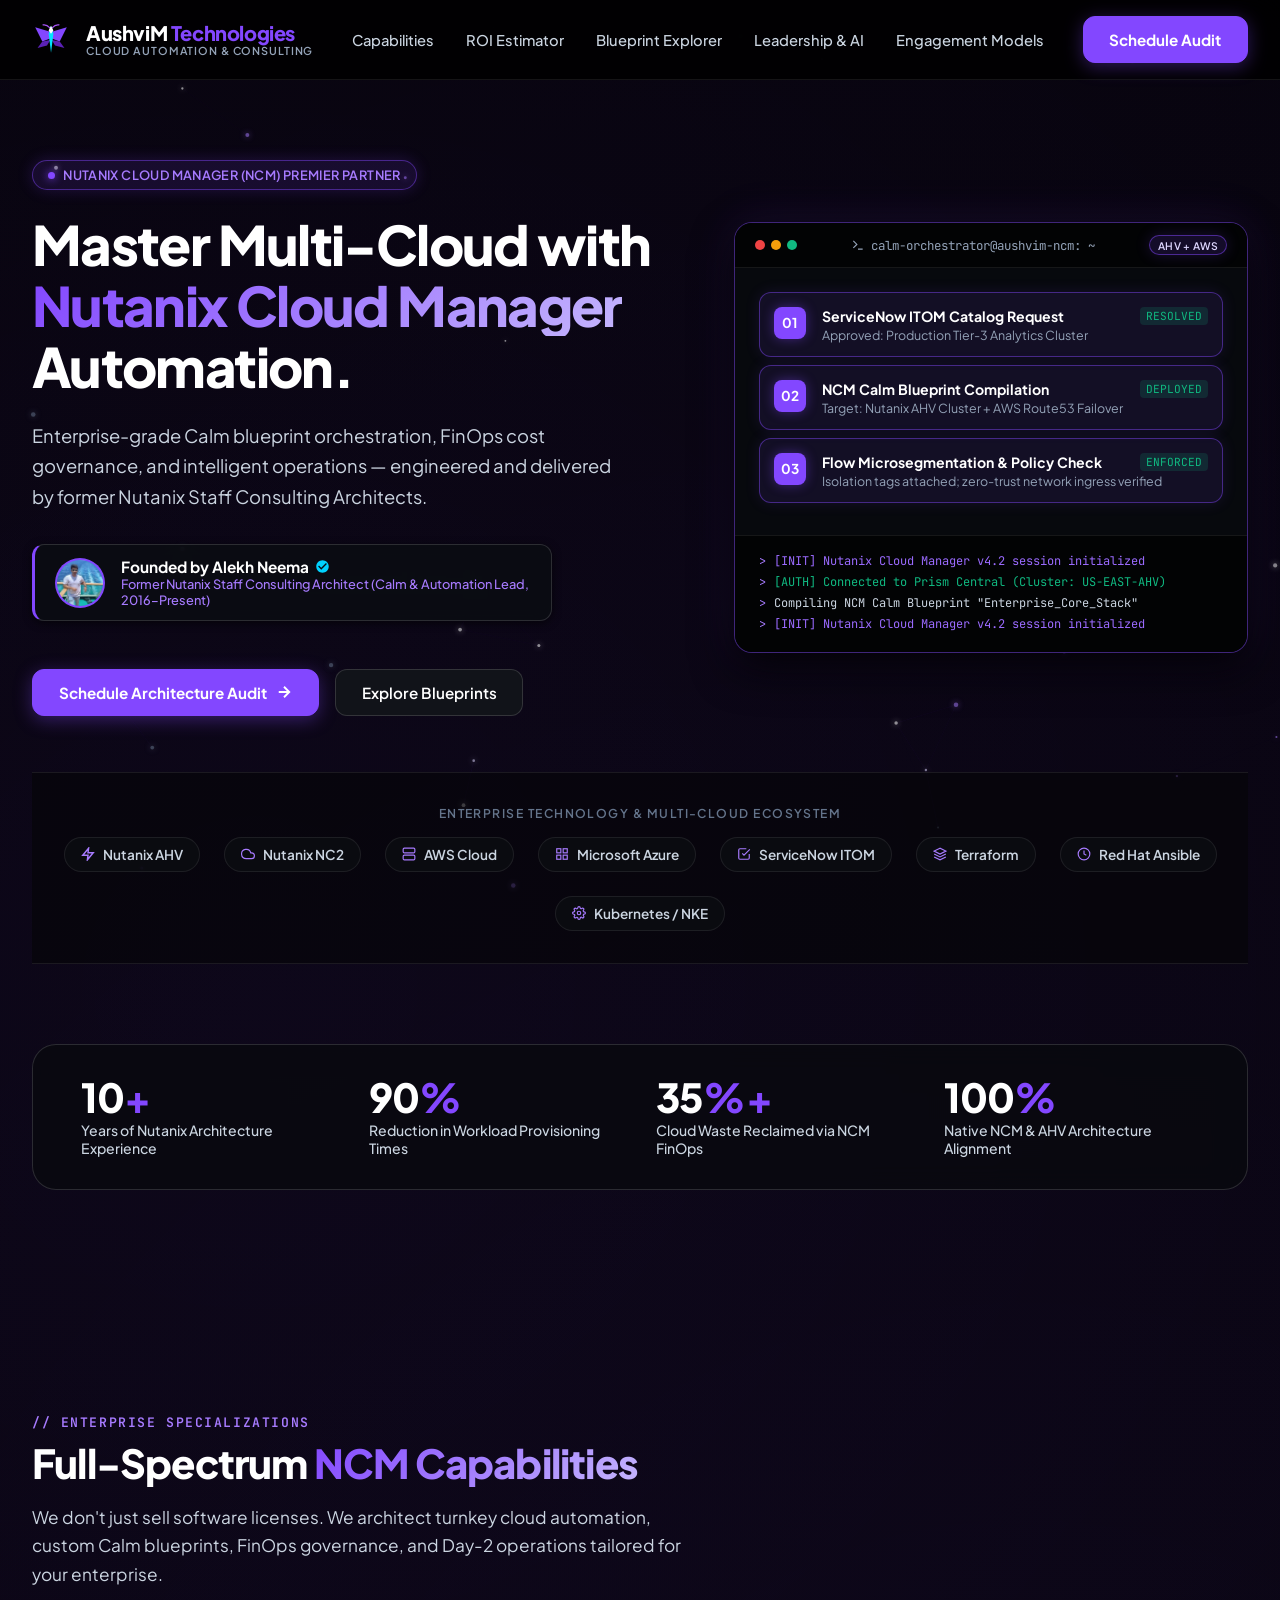
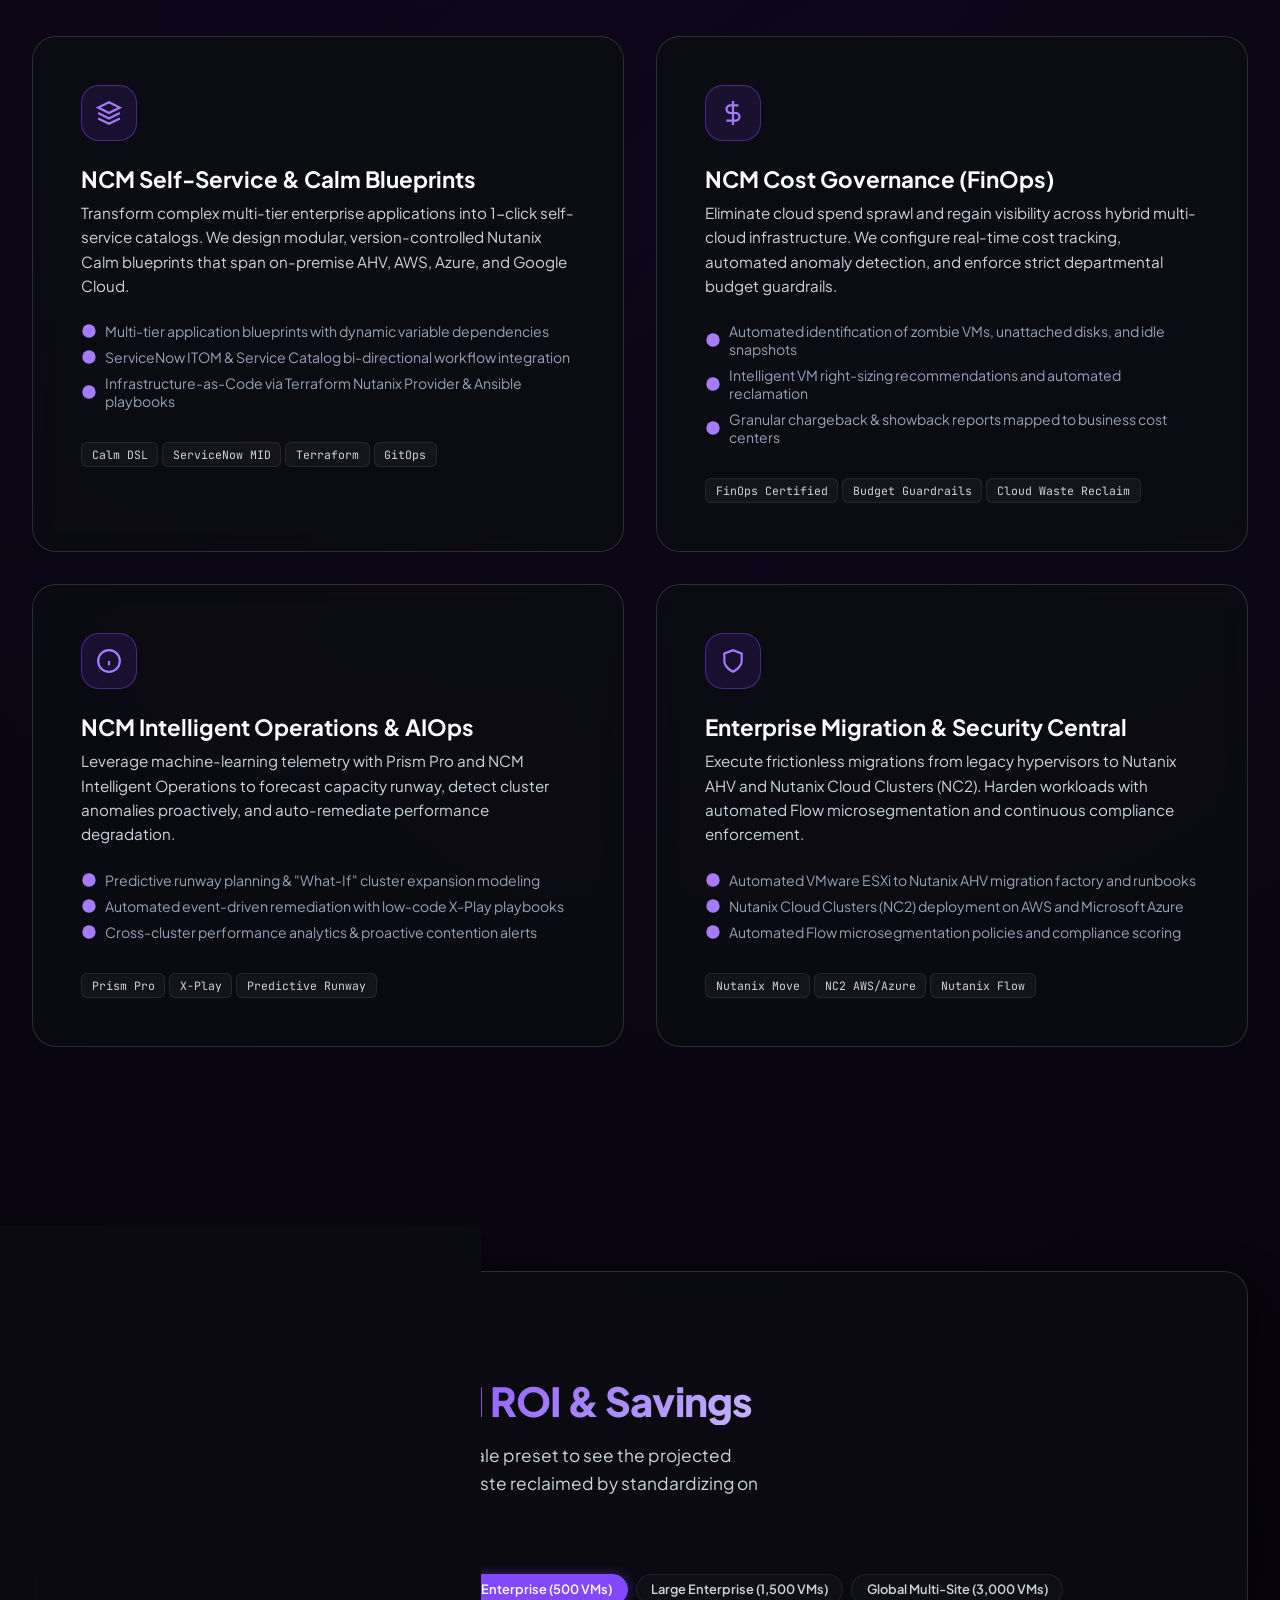
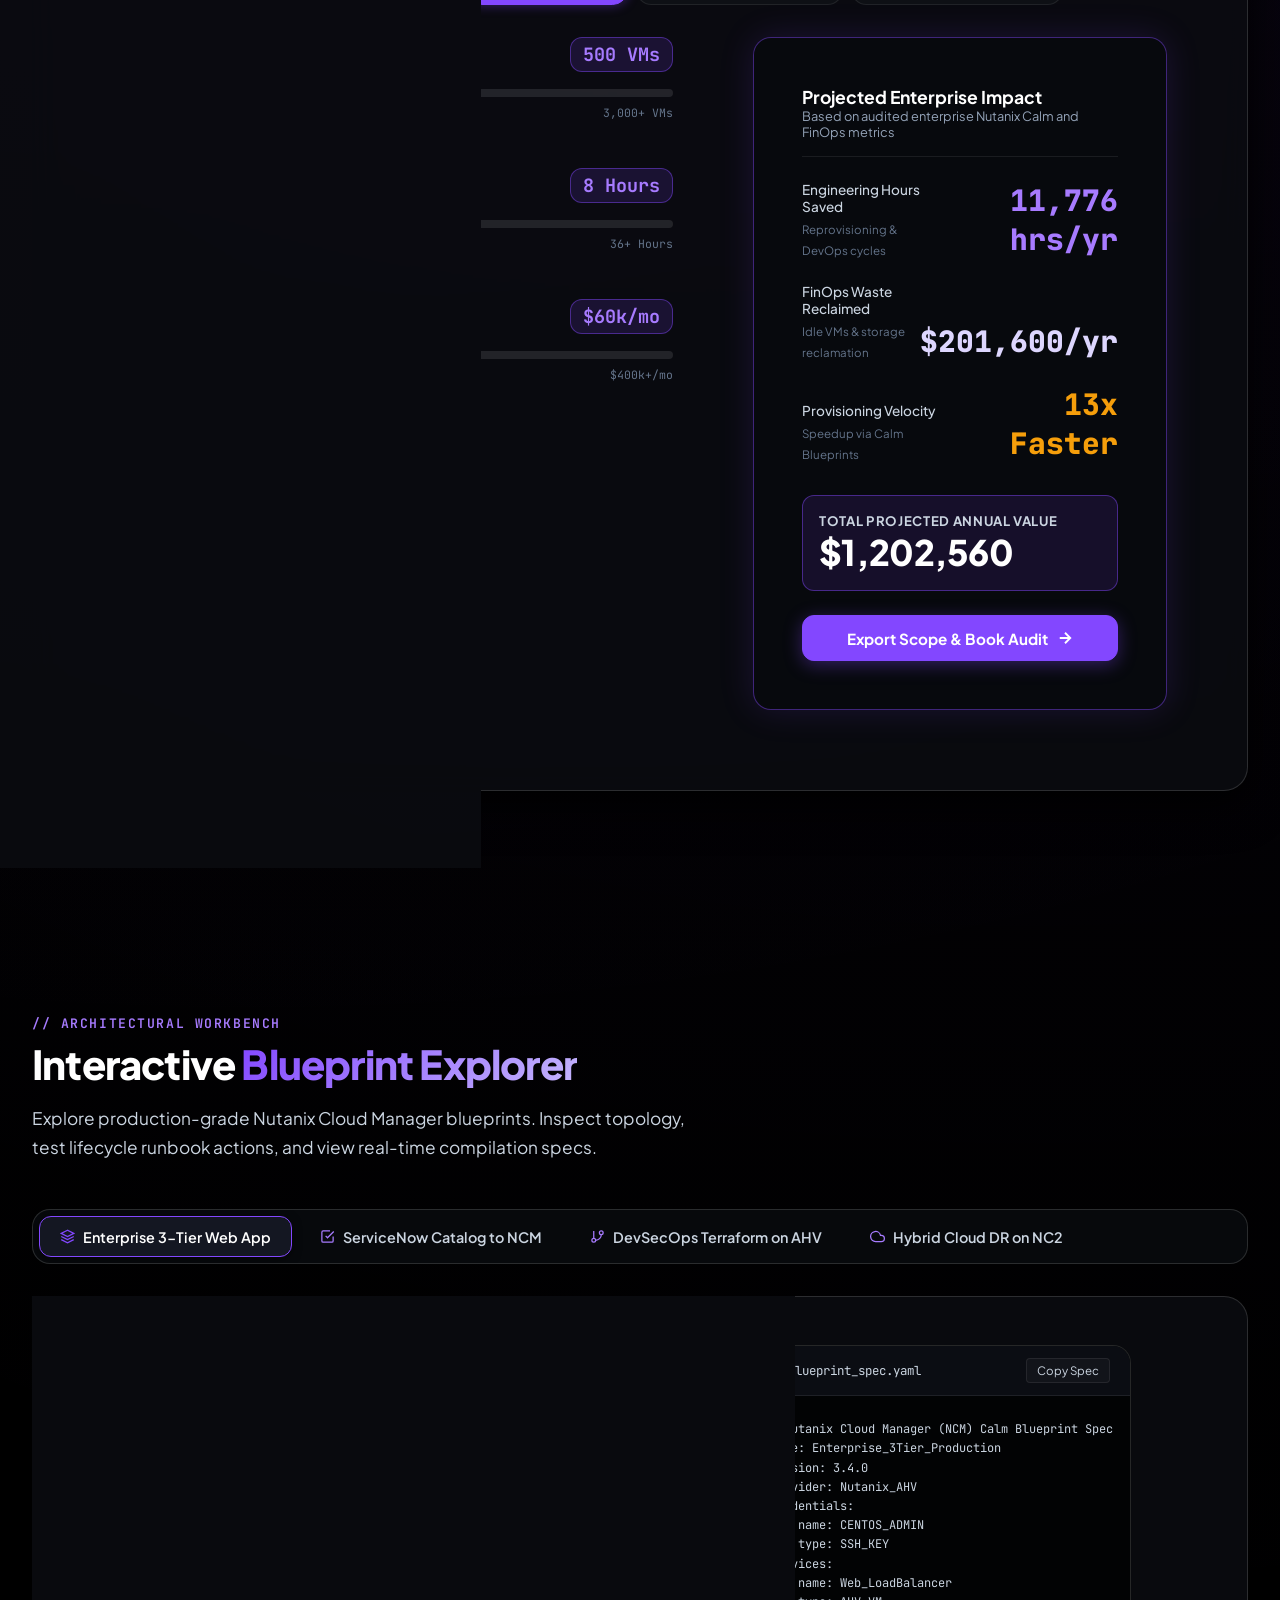
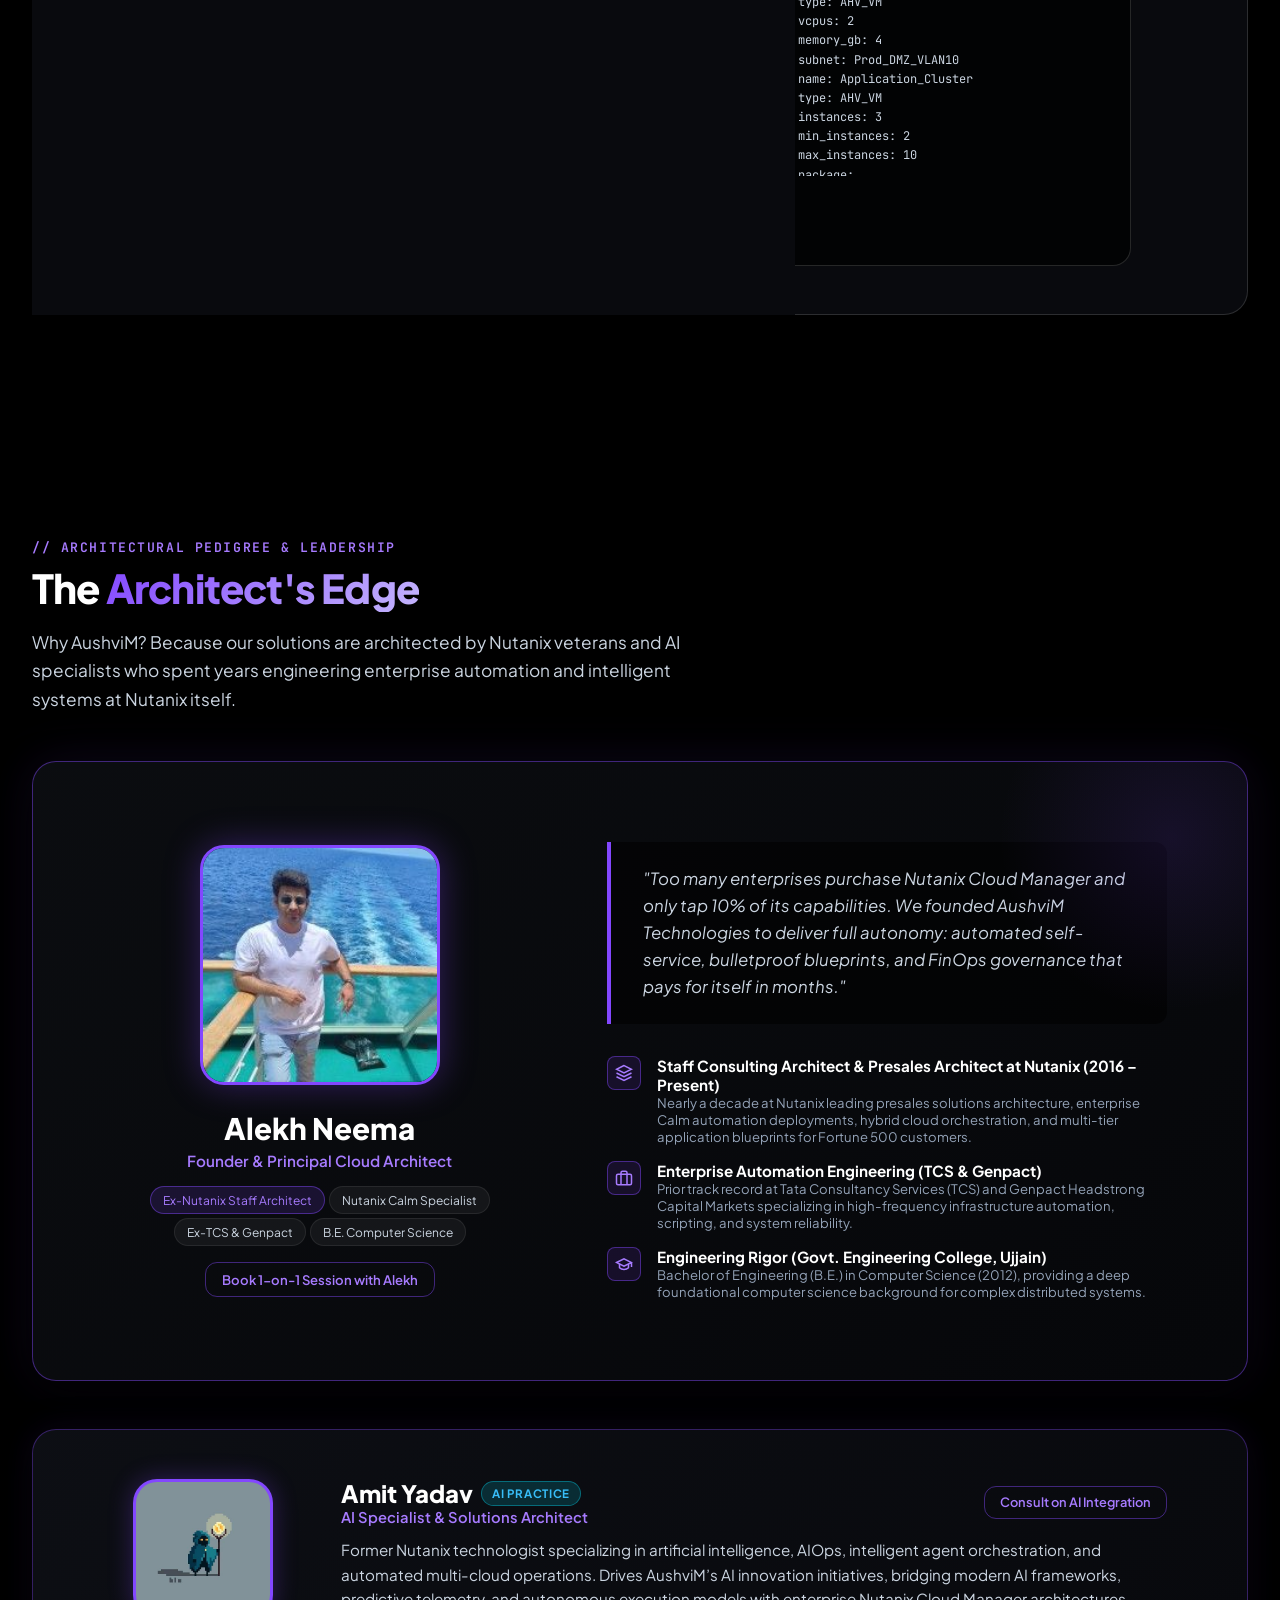
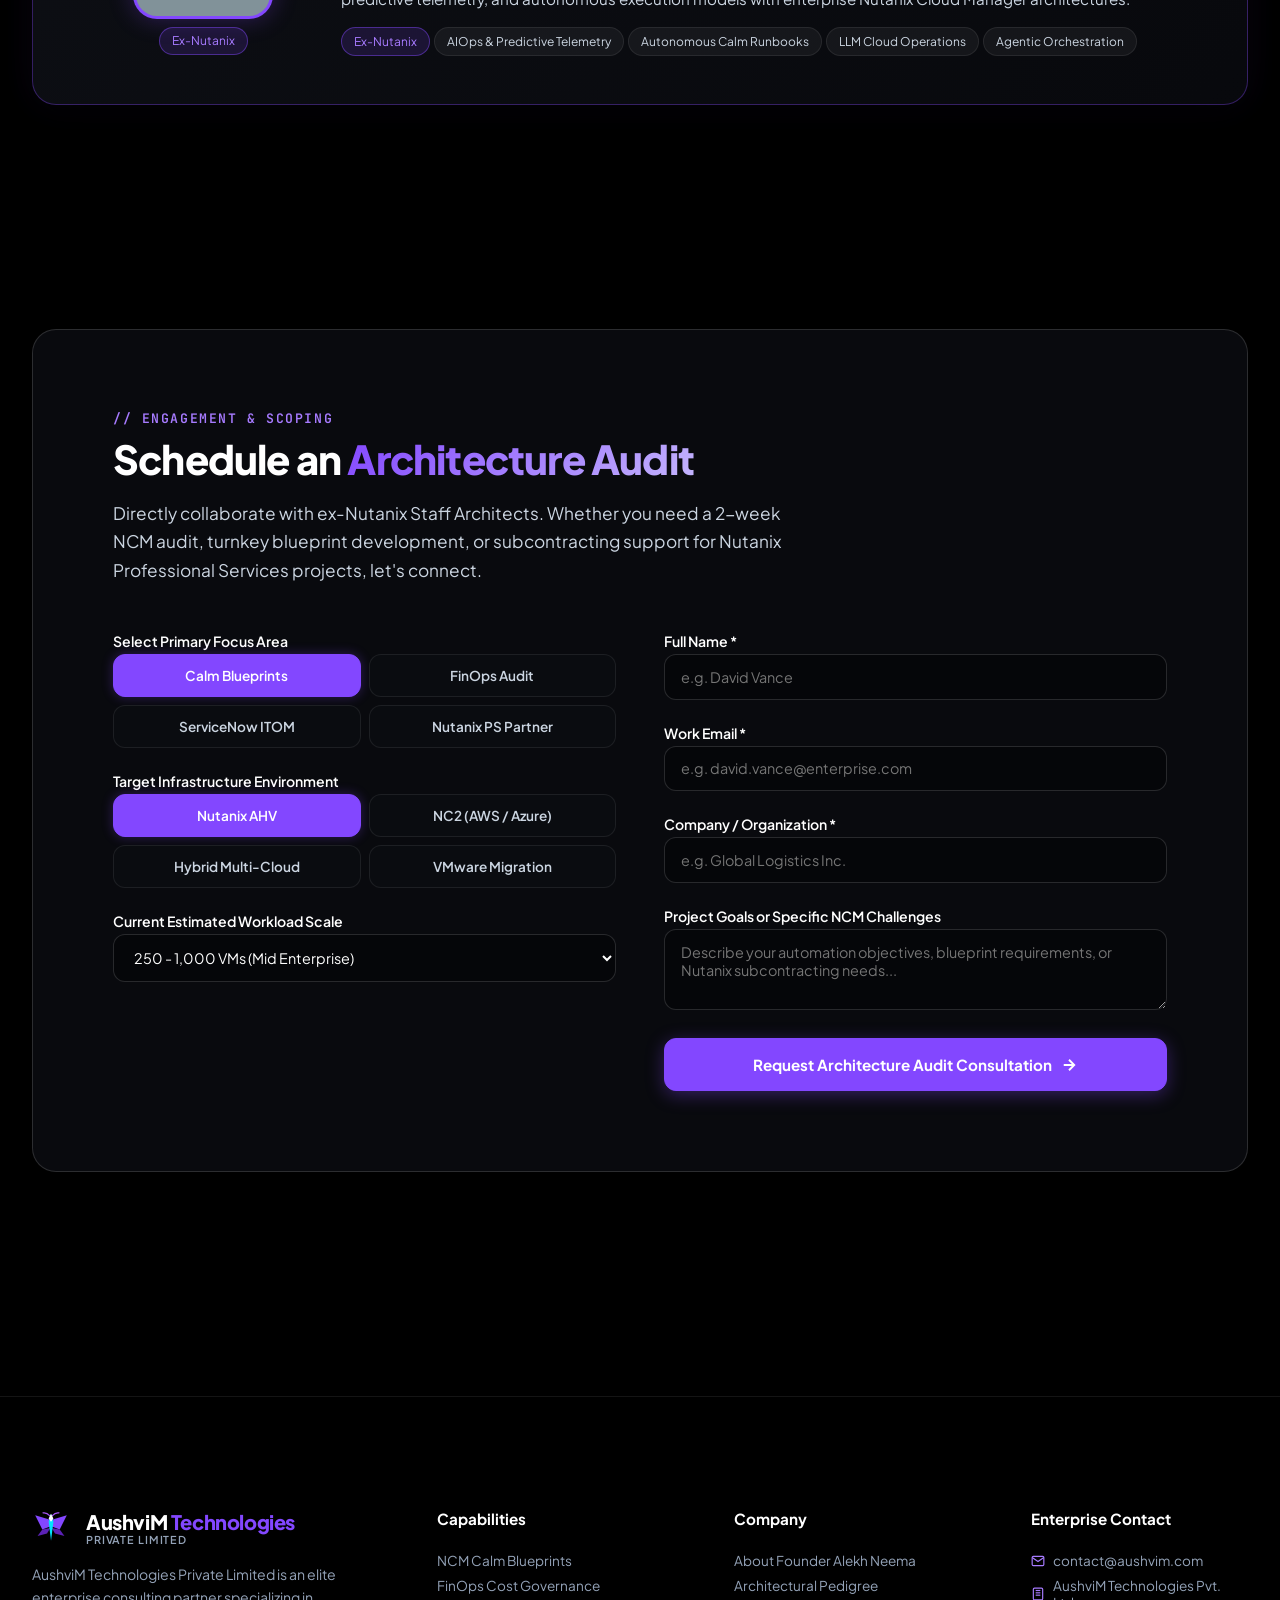
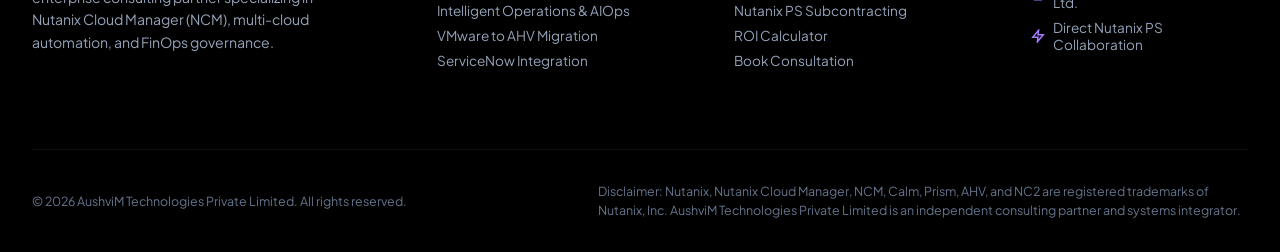
==== index.html @ cb6f4ae5 "feat: initial release of AushviM Technologies website" ====
<!DOCTYPE html>
<html lang="en">
<head>
  <meta charset="UTF-8">
  <meta name="viewport" content="width=device-width, initial-scale=1.0">
  <title>AushviM Technologies | Elite Nutanix Cloud Manager (NCM) & Cloud Automation Partner</title>
  <meta name="description" content="AushviM Technologies Private Limited is a premier enterprise Nutanix Partner specializing in Nutanix Cloud Manager (NCM), Calm Blueprints, Multi-Cloud FinOps, and Enterprise Automation. Founded by ex-Nutanix Staff Consulting Architects.">
  <meta name="keywords" content="AushviM Technologies, Nutanix Cloud Manager, NCM, Nutanix Calm, Alekh Neema, Nutanix Partner, Cloud Automation, FinOps, AHV, NC2, ServiceNow Nutanix">
  
  <!-- Favicon / Brand Logo -->
  <link rel="icon" type="image/svg+xml" href="assets/images/aushvim_logo.svg">

  <!-- Google Fonts -->
  <link rel="preconnect" href="https://fonts.googleapis.com">
  <link rel="preconnect" href="https://fonts.gstatic.com" crossorigin>
  <link href="https://fonts.googleapis.com/css2?family=JetBrains+Mono:wght@400;500;600;700&family=Plus+Jakarta+Sans:wght@300;400;500;600;700;800&display=swap" rel="stylesheet">

  <!-- Core Stylesheets -->
  <link rel="stylesheet" href="css/design-tokens.css">
  <link rel="stylesheet" href="css/styles.css">
</head>
<body>

  <!-- Particle Background Network Canvas -->
  <canvas id="bg-canvas"></canvas>

  <div class="content-wrapper">
    <!-- Navigation Header -->
    <header class="site-header">
      <div class="container nav-inner">
        <a href="#" class="brand-logo" aria-label="AushviM Technologies Home">
          <div class="brand-mark">
            <svg class="brand-logo-svg" viewBox="0 0 48 44" width="42" height="38" fill="none" xmlns="http://www.w3.org/2000/svg" aria-hidden="true">
              <!-- Antennae -->
              <path d="M 23 7 Q 18 2 14 3" stroke="#A855F7" stroke-width="1.6" stroke-linecap="round"/>
              <path d="M 25 7 Q 30 2 34 3" stroke="#A855F7" stroke-width="1.6" stroke-linecap="round"/>
              <!-- Left Upper Wing: Official Nutanix Purple -->
              <polygon points="24,12 4,6 13,24 23,20" fill="#8347FF"/>
              <!-- Left Lower Wing: Deep Amethyst / Indigo -->
              <polygon points="13,24 7,32 19,29 23,22" fill="#5B21B6"/>
              <!-- Right Upper Wing: Official Nutanix Purple (Symmetrical) -->
              <polygon points="24,12 44,6 35,24 25,20" fill="#8347FF"/>
              <!-- Right Lower Wing: Deep Amethyst / Indigo (Symmetrical) -->
              <polygon points="35,24 41,32 29,29 25,22" fill="#5B21B6"/>
              <!-- Central Butterfly Spine: Electric Cyan & Crisp White -->
              <polygon points="24,4 27,14 24,38 21,14" fill="#00E5FF"/>
              <polygon points="24,4 27,10 24,14 21,10" fill="#FFFFFF"/>
            </svg>
          </div>
          <div class="brand-info">
            <span class="brand-name">AushviM <span>Technologies</span></span>
            <span class="brand-tagline">Cloud Automation & Consulting</span>
          </div>
        </a>

        <nav class="nav-menu">
          <a href="#capabilities" class="nav-link">Capabilities</a>
          <a href="#calculator" class="nav-link">ROI Estimator</a>
          <a href="#blueprints" class="nav-link">Blueprint Explorer</a>
          <a href="#founder" class="nav-link">Leadership & AI</a>
          <a href="#audit" class="nav-link">Engagement Models</a>
        </nav>

        <div class="nav-actions">
          <a href="#audit" class="btn btn-primary" id="header-cta-btn">Schedule Audit</a>
          <button class="mobile-nav-toggle" aria-label="Toggle Navigation">☰</button>
        </div>
      </div>
    </header>

    <!-- Hero Section -->
    <section class="hero-section" id="hero">
      <div class="container">
        <div class="hero-grid">
          <div class="hero-content">
            <div class="hero-badge-wrap">
              <span class="pill-badge">
                <span class="pulse-dot"></span>
                Nutanix Cloud Manager (NCM) Premier Partner
              </span>
            </div>

            <h1 class="hero-title">
              Master Multi-Cloud with <span class="gradient-text">Nutanix Cloud Manager</span> Automation.
            </h1>

            <p class="hero-subtitle">
              Enterprise-grade Calm blueprint orchestration, FinOps cost governance, and intelligent operations — engineered and delivered by former Nutanix Staff Consulting Architects.
            </p>

            <!-- Founder Trust Seal (With Real Original Photo) -->
            <div class="founder-trust-seal">
              <div class="founder-seal-avatar">
                <img src="assets/images/alekh_neema.jpg" alt="Alekh Neema" class="founder-seal-img">
              </div>
              <div class="founder-seal-text">
                <h4>
                  Founded by Alekh Neema 
                  <span class="verified-icon" title="Ex-Nutanix Staff Consulting Architect">
                    <svg width="15" height="15" viewBox="0 0 24 24" fill="#00D2FF">
                      <path d="M12 2C6.48 2 2 6.48 2 12s4.48 10 10 10 10-4.48 10-10S17.52 2 12 2zm-2 15l-5-5 1.41-1.41L10 14.17l7.59-7.59L19 8l-9 9z"/>
                    </svg>
                  </span>
                </h4>
                <p>Former Nutanix Staff Consulting Architect (Calm & Automation Lead, 2016–Present)</p>
              </div>
            </div>

            <div class="hero-cta-group">
              <a href="#audit" class="btn btn-primary">
                <span>Schedule Architecture Audit</span>
                <svg width="18" height="18" viewBox="0 0 24 24" fill="none" stroke="currentColor" stroke-width="2.5">
                  <path d="M5 12h14M12 5l7 7-7 7"/>
                </svg>
              </a>
              <a href="#blueprints" class="btn btn-secondary">
                <span>Explore Blueprints</span>
              </a>
            </div>
          </div>

          <!-- Hero Terminal / Visual Widget -->
          <div class="hero-visual">
            <div class="hero-window-card">
              <div class="window-header">
                <div class="window-dots">
                  <span class="dot red"></span>
                  <span class="dot yellow"></span>
                  <span class="dot green"></span>
                </div>
                <div class="window-title">
                  <svg width="14" height="14" viewBox="0 0 24 24" fill="none" stroke="currentColor" stroke-width="2">
                    <polyline points="4 17 10 11 4 5"></polyline>
                    <line x1="12" y1="19" x2="20" y2="19"></line>
                  </svg>
                  calm-orchestrator@aushvim-ncm: ~
                </div>
                <span class="pill-badge pill-badge-cyan" style="font-size: 0.65rem; padding: 0.15rem 0.5rem;">AHV + AWS</span>
              </div>

              <div class="orchestration-pipeline">
                <div class="pipeline-step active">
                  <div class="step-icon">01</div>
                  <div class="step-body">
                    <div class="step-header">
                      <span class="step-title">ServiceNow ITOM Catalog Request</span>
                      <span class="step-badge">RESOLVED</span>
                    </div>
                    <p class="step-desc">Approved: Production Tier-3 Analytics Cluster</p>
                  </div>
                </div>

                <div class="pipeline-step active">
                  <div class="step-icon">02</div>
                  <div class="step-body">
                    <div class="step-header">
                      <span class="step-title">NCM Calm Blueprint Compilation</span>
                      <span class="step-badge">DEPLOYED</span>
                    </div>
                    <p class="step-desc">Target: Nutanix AHV Cluster + AWS Route53 Failover</p>
                  </div>
                </div>

                <div class="pipeline-step active">
                  <div class="step-icon">03</div>
                  <div class="step-body">
                    <div class="step-header">
                      <span class="step-title">Flow Microsegmentation & Policy Check</span>
                      <span class="step-badge">ENFORCED</span>
                    </div>
                    <p class="step-desc">Isolation tags attached; zero-trust network ingress verified</p>
                  </div>
                </div>
              </div>

              <div class="terminal-console">
                <div id="hero-terminal-body">
                  <div class="terminal-line"><span class="terminal-prompt">></span> <span class="terminal-info">[INIT] Nutanix Cloud Manager v4.2 session initialized</span></div>
                  <div class="terminal-line"><span class="terminal-prompt">></span> <span class="terminal-success">[AUTH] Connected to Prism Central (Cluster: US-EAST-AHV)</span></div>
                  <div class="terminal-line"><span class="terminal-prompt">></span> Compiling NCM Calm Blueprint "Enterprise_Core_Stack"</div>
                </div>
              </div>
            </div>
          </div>
        </div>

        <!-- Ecosystem Ticker / Marquee -->
        <div class="ecosystem-section" style="margin-top: 3.5rem;">
          <div class="ecosystem-label">Enterprise Technology & Multi-Cloud Ecosystem</div>
          <div class="ecosystem-pills">
            <div class="eco-pill">
              <svg width="14" height="14" viewBox="0 0 24 24" fill="none" stroke="currentColor" stroke-width="2.5"><polygon points="13 2 3 14 12 14 11 22 21 10 12 10 13 2"></polygon></svg>
              <span>Nutanix AHV</span>
            </div>
            <div class="eco-pill">
              <svg width="14" height="14" viewBox="0 0 24 24" fill="none" stroke="currentColor" stroke-width="2"><path d="M18 10h-1.26A8 8 0 1 0 9 20h9a5 5 0 0 0 0-10z"></path></svg>
              <span>Nutanix NC2</span>
            </div>
            <div class="eco-pill">
              <svg width="14" height="14" viewBox="0 0 24 24" fill="none" stroke="currentColor" stroke-width="2"><rect x="2" y="2" width="20" height="8" rx="2" ry="2"></rect><rect x="2" y="14" width="20" height="8" rx="2" ry="2"></rect><line x1="6" y1="6" x2="6.01" y2="6"></line><line x1="6" y1="18" x2="6.01" y2="18"></line></svg>
              <span>AWS Cloud</span>
            </div>
            <div class="eco-pill">
              <svg width="14" height="14" viewBox="0 0 24 24" fill="none" stroke="currentColor" stroke-width="2"><rect x="3" y="3" width="7" height="7"></rect><rect x="14" y="3" width="7" height="7"></rect><rect x="14" y="14" width="7" height="7"></rect><rect x="3" y="14" width="7" height="7"></rect></svg>
              <span>Microsoft Azure</span>
            </div>
            <div class="eco-pill">
              <svg width="14" height="14" viewBox="0 0 24 24" fill="none" stroke="currentColor" stroke-width="2"><polyline points="9 11 12 14 22 4"></polyline><path d="M21 12v7a2 2 0 0 1-2 2H5a2 2 0 0 1-2-2V5a2 2 0 0 1 2-2h11"></path></svg>
              <span>ServiceNow ITOM</span>
            </div>
            <div class="eco-pill">
              <svg width="14" height="14" viewBox="0 0 24 24" fill="none" stroke="currentColor" stroke-width="2"><polygon points="12 2 2 7 12 12 22 7 12 2"></polygon><polyline points="2 17 12 22 22 17"></polyline><polyline points="2 12 12 17 22 12"></polyline></svg>
              <span>Terraform</span>
            </div>
            <div class="eco-pill">
              <svg width="14" height="14" viewBox="0 0 24 24" fill="none" stroke="currentColor" stroke-width="2"><circle cx="12" cy="12" r="10"></circle><polyline points="12 6 12 12 16 14"></polyline></svg>
              <span>Red Hat Ansible</span>
            </div>
            <div class="eco-pill">
              <svg width="14" height="14" viewBox="0 0 24 24" fill="none" stroke="currentColor" stroke-width="2"><circle cx="12" cy="12" r="3"></circle><path d="M19.4 15a1.65 1.65 0 0 0 .33 1.82l.06.06a2 2 0 0 1 0 2.83 2 2 0 0 1-2.83 0l-.06-.06a1.65 1.65 0 0 0-1.82-.33 1.65 1.65 0 0 0-1 1.51V21a2 2 0 0 1-2 2 2 2 0 0 1-2-2v-.09A1.65 1.65 0 0 0 9 19.4a1.65 1.65 0 0 0-1.82.33l-.06.06a2 2 0 0 1-2.83 0 2 2 0 0 1 0-2.83l.06-.06a1.65 1.65 0 0 0 .33-1.82 1.65 1.65 0 0 0-1.51-1H3a2 2 0 0 1-2-2 2 2 0 0 1 2-2h.09A1.65 1.65 0 0 0 4.6 9a1.65 1.65 0 0 0-.33-1.82l-.06-.06a2 2 0 0 1 0-2.83 2 2 0 0 1 2.83 0l.06.06a1.65 1.65 0 0 0 1.82.33H9a1.65 1.65 0 0 0 1-1.51V3a2 2 0 0 1 2-2 2 2 0 0 1 2 2v.09a1.65 1.65 0 0 0 1 1.51 1.65 1.65 0 0 0 1.82-.33l.06-.06a2 2 0 0 1 2.83 0 2 2 0 0 1 0 2.83l-.06.06a1.65 1.65 0 0 0-.33 1.82V9a1.65 1.65 0 0 0 1.51 1H21a2 2 0 0 1 2 2 2 2 0 0 1-2 2h-.09a1.65 1.65 0 0 0-1.51 1z"></path></svg>
              <span>Kubernetes / NKE</span>
            </div>
          </div>
        </div>

        <!-- Metrics Strip -->
        <div class="metrics-strip">
          <div class="metric-item">
            <div class="metric-number">10<span>+</span></div>
            <div class="metric-label">Years of Nutanix Architecture Experience</div>
          </div>
          <div class="metric-item">
            <div class="metric-number">90<span>%</span></div>
            <div class="metric-label">Reduction in Workload Provisioning Times</div>
          </div>
          <div class="metric-item">
            <div class="metric-number">35<span>%+</span></div>
            <div class="metric-label">Cloud Waste Reclaimed via NCM FinOps</div>
          </div>
          <div class="metric-item">
            <div class="metric-number">100<span>%</span></div>
            <div class="metric-label">Native NCM & AHV Architecture Alignment</div>
          </div>
        </div>
      </div>
    </section>

    <!-- NCM Capabilities & Solutions Grid -->
    <section class="services-section" id="capabilities">
      <div class="container">
        <span class="section-tag">// ENTERPRISE SPECIALIZATIONS</span>
        <h2 class="section-title">Full-Spectrum <span class="gradient-text">NCM Capabilities</span></h2>
        <p class="section-desc">
          We don't just sell software licenses. We architect turnkey cloud automation, custom Calm blueprints, FinOps governance, and Day-2 operations tailored for your enterprise.
        </p>

        <div class="services-grid">
          <!-- Pillar 1 -->
          <div class="service-card">
            <div class="service-icon-box">
              <svg viewBox="0 0 24 24" fill="none" stroke="currentColor" stroke-width="2">
                <polygon points="12 2 2 7 12 12 22 7 12 2"></polygon>
                <polyline points="2 17 12 22 22 17"></polyline>
                <polyline points="2 12 12 17 22 12"></polyline>
              </svg>
            </div>
            <h3 class="service-card-title">NCM Self-Service & Calm Blueprints</h3>
            <p class="service-card-desc">
              Transform complex multi-tier enterprise applications into 1-click self-service catalogs. We design modular, version-controlled Nutanix Calm blueprints that span on-premise AHV, AWS, Azure, and Google Cloud.
            </p>
            <ul class="service-features-list">
              <li>
                <svg viewBox="0 0 24 24" fill="currentColor"><circle cx="12" cy="12" r="10"/></svg>
                Multi-tier application blueprints with dynamic variable dependencies
              </li>
              <li>
                <svg viewBox="0 0 24 24" fill="currentColor"><circle cx="12" cy="12" r="10"/></svg>
                ServiceNow ITOM & Service Catalog bi-directional workflow integration
              </li>
              <li>
                <svg viewBox="0 0 24 24" fill="currentColor"><circle cx="12" cy="12" r="10"/></svg>
                Infrastructure-as-Code via Terraform Nutanix Provider & Ansible playbooks
              </li>
            </ul>
            <div class="service-tags">
              <span class="service-tag">Calm DSL</span>
              <span class="service-tag">ServiceNow MID</span>
              <span class="service-tag">Terraform</span>
              <span class="service-tag">GitOps</span>
            </div>
          </div>

          <!-- Pillar 2 -->
          <div class="service-card">
            <div class="service-icon-box">
              <svg viewBox="0 0 24 24" fill="none" stroke="currentColor" stroke-width="2">
                <line x1="12" y1="1" x2="12" y2="23"></line>
                <path d="M17 5H9.5a3.5 3.5 0 0 0 0 7h5a3.5 3.5 0 0 1 0 7H6"></path>
              </svg>
            </div>
            <h3 class="service-card-title">NCM Cost Governance (FinOps)</h3>
            <p class="service-card-desc">
              Eliminate cloud spend sprawl and regain visibility across hybrid multi-cloud infrastructure. We configure real-time cost tracking, automated anomaly detection, and enforce strict departmental budget guardrails.
            </p>
            <ul class="service-features-list">
              <li>
                <svg viewBox="0 0 24 24" fill="currentColor"><circle cx="12" cy="12" r="10"/></svg>
                Automated identification of zombie VMs, unattached disks, and idle snapshots
              </li>
              <li>
                <svg viewBox="0 0 24 24" fill="currentColor"><circle cx="12" cy="12" r="10"/></svg>
                Intelligent VM right-sizing recommendations and automated reclamation
              </li>
              <li>
                <svg viewBox="0 0 24 24" fill="currentColor"><circle cx="12" cy="12" r="10"/></svg>
                Granular chargeback & showback reports mapped to business cost centers
              </li>
            </ul>
            <div class="service-tags">
              <span class="service-tag">FinOps Certified</span>
              <span class="service-tag">Budget Guardrails</span>
              <span class="service-tag">Cloud Waste Reclaim</span>
            </div>
          </div>

          <!-- Pillar 3 -->
          <div class="service-card">
            <div class="service-icon-box">
              <svg viewBox="0 0 24 24" fill="none" stroke="currentColor" stroke-width="2">
                <circle cx="12" cy="12" r="10"></circle>
                <line x1="12" y1="16" x2="12" y2="12"></line>
                <line x1="12" y1="8" x2="12.01" y2="8"></line>
              </svg>
            </div>
            <h3 class="service-card-title">NCM Intelligent Operations & AIOps</h3>
            <p class="service-card-desc">
              Leverage machine-learning telemetry with Prism Pro and NCM Intelligent Operations to forecast capacity runway, detect cluster anomalies proactively, and auto-remediate performance degradation.
            </p>
            <ul class="service-features-list">
              <li>
                <svg viewBox="0 0 24 24" fill="currentColor"><circle cx="12" cy="12" r="10"/></svg>
                Predictive runway planning & "What-If" cluster expansion modeling
              </li>
              <li>
                <svg viewBox="0 0 24 24" fill="currentColor"><circle cx="12" cy="12" r="10"/></svg>
                Automated event-driven remediation with low-code X-Play playbooks
              </li>
              <li>
                <svg viewBox="0 0 24 24" fill="currentColor"><circle cx="12" cy="12" r="10"/></svg>
                Cross-cluster performance analytics & proactive contention alerts
              </li>
            </ul>
            <div class="service-tags">
              <span class="service-tag">Prism Pro</span>
              <span class="service-tag">X-Play</span>
              <span class="service-tag">Predictive Runway</span>
            </div>
          </div>

          <!-- Pillar 4 -->
          <div class="service-card">
            <div class="service-icon-box">
              <svg viewBox="0 0 24 24" fill="none" stroke="currentColor" stroke-width="2">
                <path d="M12 22s8-4 8-10V5l-8-3-8 3v7c0 6 8 10 8 10z"></path>
              </svg>
            </div>
            <h3 class="service-card-title">Enterprise Migration & Security Central</h3>
            <p class="service-card-desc">
              Execute frictionless migrations from legacy hypervisors to Nutanix AHV and Nutanix Cloud Clusters (NC2). Harden workloads with automated Flow microsegmentation and continuous compliance enforcement.
            </p>
            <ul class="service-features-list">
              <li>
                <svg viewBox="0 0 24 24" fill="currentColor"><circle cx="12" cy="12" r="10"/></svg>
                Automated VMware ESXi to Nutanix AHV migration factory and runbooks
              </li>
              <li>
                <svg viewBox="0 0 24 24" fill="currentColor"><circle cx="12" cy="12" r="10"/></svg>
                Nutanix Cloud Clusters (NC2) deployment on AWS and Microsoft Azure
              </li>
              <li>
                <svg viewBox="0 0 24 24" fill="currentColor"><circle cx="12" cy="12" r="10"/></svg>
                Automated Flow microsegmentation policies and compliance scoring
              </li>
            </ul>
            <div class="service-tags">
              <span class="service-tag">Nutanix Move</span>
              <span class="service-tag">NC2 AWS/Azure</span>
              <span class="service-tag">Nutanix Flow</span>
            </div>
          </div>
        </div>
      </div>
    </section>

    <!-- Interactive NCM ROI & FinOps Estimator -->
    <section class="calculator-section" id="calculator">
      <div class="container">
        <div class="calculator-card">
          <span class="section-tag">// FINANCIAL MODELLER & SAVINGS ENGINE</span>
          <h2 class="section-title">Calculate Your <span class="gradient-text">NCM ROI & Savings</span></h2>
          <p class="section-desc">
            Adjust the sliders or choose an enterprise scale preset to see the projected engineering hours saved and direct cloud waste reclaimed by standardizing on Nutanix Cloud Manager.
          </p>

          <!-- 1-Click Scenario Presets -->
          <div class="calc-presets-bar">
            <span class="calc-preset-label">Quick Enterprise Presets:</span>
            <button class="preset-btn" data-preset="mid">Mid-Market (250 VMs)</button>
            <button class="preset-btn active" data-preset="enterprise">Enterprise (500 VMs)</button>
            <button class="preset-btn" data-preset="large">Large Enterprise (1,500 VMs)</button>
            <button class="preset-btn" data-preset="global">Global Multi-Site (3,000 VMs)</button>
          </div>

          <div class="calculator-grid">
            <div class="calc-controls">
              <!-- Slider 1: Managed VMs -->
              <div class="slider-group">
                <div class="slider-label-row">
                  <span class="slider-name">
                    <svg width="18" height="18" viewBox="0 0 24 24" fill="none" stroke="currentColor" stroke-width="2">
                      <rect x="2" y="2" width="20" height="8" rx="2" ry="2"></rect>
                      <rect x="2" y="14" width="20" height="8" rx="2" ry="2"></rect>
                      <line x1="6" y1="6" x2="6.01" y2="6"></line>
                      <line x1="6" y1="18" x2="6.01" y2="18"></line>
                    </svg>
                    Managed Workloads / VMs
                  </span>
                  <span class="slider-val-badge" id="val-vms">500 VMs</span>
                </div>
                <input type="range" id="slider-vms" class="range-slider" min="50" max="3000" step="50" value="500">
                <div class="slider-scale">
                  <span>50 VMs</span>
                  <span>1,500 VMs</span>
                  <span>3,000+ VMs</span>
                </div>
              </div>

              <!-- Slider 2: Current Provisioning Time -->
              <div class="slider-group">
                <div class="slider-label-row">
                  <span class="slider-name">
                    <svg width="18" height="18" viewBox="0 0 24 24" fill="none" stroke="currentColor" stroke-width="2">
                      <circle cx="12" cy="12" r="10"></circle>
                      <polyline points="12 6 12 12 16 14"></polyline>
                    </svg>
                    Current Manual Provisioning Time / App
                  </span>
                  <span class="slider-val-badge" id="val-time">8 Hours</span>
                </div>
                <input type="range" id="slider-time" class="range-slider" min="1" max="36" step="1" value="8">
                <div class="slider-scale">
                  <span>1 Hour</span>
                  <span>18 Hours</span>
                  <span>36+ Hours</span>
                </div>
              </div>

              <!-- Slider 3: Monthly Cloud Spend -->
              <div class="slider-group">
                <div class="slider-label-row">
                  <span class="slider-name">
                    <svg width="18" height="18" viewBox="0 0 24 24" fill="none" stroke="currentColor" stroke-width="2">
                      <rect x="1" y="4" width="22" height="16" rx="2" ry="2"></rect>
                      <line x1="1" y1="10" x2="23" y2="10"></line>
                    </svg>
                    Monthly Multi-Cloud & Infra Spend
                  </span>
                  <span class="slider-val-badge" id="val-spend">$60k/mo</span>
                </div>
                <input type="range" id="slider-spend" class="range-slider" min="10000" max="400000" step="5000" value="60000">
                <div class="slider-scale">
                  <span>$10k/mo</span>
                  <span>$200k/mo</span>
                  <span>$400k+/mo</span>
                </div>
              </div>
            </div>

            <!-- Output KPI Column -->
            <div class="calc-results-box">
              <div class="calc-results-header">
                <h4>Projected Enterprise Impact</h4>
                <p>Based on audited enterprise Nutanix Calm and FinOps metrics</p>
              </div>

              <div class="kpi-row">
                <div class="kpi-block">
                  <div class="kpi-meta">
                    <h5>Engineering Hours Saved</h5>
                    <span>Reprovisioning & DevOps cycles</span>
                  </div>
                  <div class="kpi-figure" id="kpi-hours-saved">11,776 hrs/yr</div>
                </div>

                <div class="kpi-block">
                  <div class="kpi-meta">
                    <h5>FinOps Waste Reclaimed</h5>
                    <span>Idle VMs & storage reclamation</span>
                  </div>
                  <div class="kpi-figure cyan" id="kpi-finops-saved">$201,600/yr</div>
                </div>

                <div class="kpi-block">
                  <div class="kpi-meta">
                    <h5>Provisioning Velocity</h5>
                    <span>Speedup via Calm Blueprints</span>
                  </div>
                  <div class="kpi-figure" id="kpi-velocity" style="color: var(--color-warning);">13x Faster</div>
                </div>
              </div>

              <div class="total-annual-value">
                <div class="total-label">Total Projected Annual Value</div>
                <div class="total-value-amount" id="kpi-total-value">$1,202,560</div>
              </div>

              <a href="#audit" class="btn btn-primary" style="width: 100%;">
                <span>Export Scope & Book Audit</span>
                <svg width="18" height="18" viewBox="0 0 24 24" fill="none" stroke="currentColor" stroke-width="2.5">
                  <path d="M5 12h14M12 5l7 7-7 7"/>
                </svg>
              </a>
            </div>
          </div>
        </div>
      </div>
    </section>

    <!-- Interactive Blueprint & Ecosystem Explorer -->
    <section class="blueprints-section" id="blueprints">
      <div class="container">
        <span class="section-tag">// ARCHITECTURAL WORKBENCH</span>
        <h2 class="section-title">Interactive <span class="gradient-text">Blueprint Explorer</span></h2>
        <p class="section-desc">
          Explore production-grade Nutanix Cloud Manager blueprints. Inspect topology, test lifecycle runbook actions, and view real-time compilation specs.
        </p>

        <!-- Blueprint Tabs -->
        <div class="blueprint-tabs">
          <button class="bp-tab-btn active" data-bp="tier3">
            <svg width="15" height="15" viewBox="0 0 24 24" fill="none" stroke="currentColor" stroke-width="2"><polygon points="12 2 2 7 12 12 22 7 12 2"></polygon><polyline points="2 17 12 22 22 17"></polyline><polyline points="2 12 12 17 22 12"></polyline></svg>
            <span>Enterprise 3-Tier Web App</span>
          </button>
          <button class="bp-tab-btn" data-bp="servicenow">
            <svg width="15" height="15" viewBox="0 0 24 24" fill="none" stroke="currentColor" stroke-width="2"><polyline points="9 11 12 14 22 4"></polyline><path d="M21 12v7a2 2 0 0 1-2 2H5a2 2 0 0 1-2-2V5a2 2 0 0 1 2-2h11"></path></svg>
            <span>ServiceNow Catalog to NCM</span>
          </button>
          <button class="bp-tab-btn" data-bp="devops">
            <svg width="15" height="15" viewBox="0 0 24 24" fill="none" stroke="currentColor" stroke-width="2"><line x1="6" y1="3" x2="6" y2="15"></line><circle cx="18" cy="6" r="3"></circle><circle cx="6" cy="18" r="3"></circle><path d="M18 9a9 9 0 0 1-9 9"></path></svg>
            <span>DevSecOps Terraform on AHV</span>
          </button>
          <button class="bp-tab-btn" data-bp="dr">
            <svg width="15" height="15" viewBox="0 0 24 24" fill="none" stroke="currentColor" stroke-width="2"><path d="M18 10h-1.26A8 8 0 1 0 9 20h9a5 5 0 0 0 0-10z"></path></svg>
            <span>Hybrid Cloud DR on NC2</span>
          </button>
        </div>

        <div class="bp-workspace-grid">
          <!-- Visual Topology Stage -->
          <div class="bp-visual-stage">
            <div class="stage-topology-card">
              <div style="display: flex; justify-content: space-between; align-items: flex-start;">
                <div>
                  <h3 id="bp-title" style="font-size: 1.25rem; font-weight: 700; color: var(--text-primary);">Enterprise 3-Tier Hybrid App Blueprint</h3>
                  <p id="bp-desc" style="font-size: 0.85rem; color: var(--text-muted); margin-top: 4px; max-width: 540px;">
                    Self-healing, auto-scaling multi-tier stack deployed across Nutanix AHV with dynamic AWS Route 53 global routing.
                  </p>
                </div>
                <span class="pill-badge" style="font-size: 0.7rem;">CALM DSL v3</span>
              </div>

              <!-- Nodes with connecting line -->
              <div class="topology-wrapper">
                <div class="connector-line"></div>
                <div class="topology-nodes-container" id="bp-nodes">
                  <!-- Injected via blueprints.js -->
                </div>
              </div>

              <!-- Lifecycle Actions -->
              <div class="lifecycle-actions-bar" id="bp-actions">
                <!-- Injected via blueprints.js -->
              </div>
            </div>

            <!-- Live Action Feedback Console -->
            <div style="background: var(--bg-terminal); border: 1px solid var(--border-light); border-radius: var(--radius-md); padding: 0.85rem 1.2rem; font-family: var(--font-mono); font-size: 0.78rem;" id="bp-live-log">
              <span class="terminal-prompt">></span> Blueprint engine initialized. Select a lifecycle action above to simulate runbook execution.
            </div>
          </div>

          <!-- Code Inspector -->
          <div class="bp-code-inspector">
            <div class="code-header">
              <span class="code-title">
                <svg width="14" height="14" viewBox="0 0 24 24" fill="none" stroke="currentColor" stroke-width="2">
                  <polyline points="16 18 22 12 16 6"></polyline>
                  <polyline points="8 6 2 12 8 18"></polyline>
                </svg>
                blueprint_spec.yaml
              </span>
              <button class="copy-code-btn" id="bp-copy-btn">Copy Spec</button>
            </div>
            <pre class="code-content" id="bp-code">
# Loading blueprint specification...
            </pre>
          </div>
        </div>
      </div>
    </section>

    <!-- Founder Spotlight Section (With Real Original Photo) -->
    <section class="founder-section" id="founder">
      <div class="container">
        <span class="section-tag">// ARCHITECTURAL PEDIGREE & LEADERSHIP</span>
        <h2 class="section-title">The <span class="gradient-text">Architect's Edge</span></h2>
        <p class="section-desc">
          Why AushviM? Because our solutions are architected by Nutanix veterans and AI specialists who spent years engineering enterprise automation and intelligent systems at Nutanix itself.
        </p>

        <div class="founder-card">
          <div class="founder-visual-column">
            <div class="founder-portrait-frame">
              <div class="founder-portrait">
                <img src="assets/images/alekh_neema.jpg" alt="Alekh Neema - Founder & Principal Cloud Architect" class="founder-portrait-img">
              </div>
            </div>
            <h3 class="founder-name">Alekh Neema</h3>
            <div class="founder-role">Founder & Principal Cloud Architect</div>
            <div class="pedigree-pills">
              <span class="pedigree-pill highlight">Ex-Nutanix Staff Architect</span>
              <span class="pedigree-pill">Nutanix Calm Specialist</span>
              <span class="pedigree-pill">Ex-TCS & Genpact</span>
              <span class="pedigree-pill">B.E. Computer Science</span>
            </div>
            <div style="margin-top: 1rem;">
              <a href="#audit" class="btn btn-outline-blue" style="font-size: 0.82rem; padding: 0.5rem 1rem;">
                <span>Book 1-on-1 Session with Alekh</span>
              </a>
            </div>
          </div>

          <div class="founder-bio-column">
            <div class="founder-quote-box">
              "Too many enterprises purchase Nutanix Cloud Manager and only tap 10% of its capabilities. We founded AushviM Technologies to deliver full autonomy: automated self-service, bulletproof blueprints, and FinOps governance that pays for itself in months."
            </div>

            <div class="credentials-timeline">
              <div class="cred-item">
                <div class="cred-icon">
                  <svg width="18" height="18" viewBox="0 0 24 24" fill="none" stroke="currentColor" stroke-width="2">
                    <polygon points="12 2 2 7 12 12 22 7 12 2"></polygon>
                    <polyline points="2 17 12 22 22 17"></polyline>
                    <polyline points="2 12 12 17 22 12"></polyline>
                  </svg>
                </div>
                <div class="cred-text">
                  <h5>Staff Consulting Architect & Presales Architect at Nutanix (2016 – Present)</h5>
                  <p>Nearly a decade at Nutanix leading presales solutions architecture, enterprise Calm automation deployments, hybrid cloud orchestration, and multi-tier application blueprints for Fortune 500 customers.</p>
                </div>
              </div>

              <div class="cred-item">
                <div class="cred-icon">
                  <svg width="18" height="18" viewBox="0 0 24 24" fill="none" stroke="currentColor" stroke-width="2">
                    <rect x="2" y="7" width="20" height="14" rx="2" ry="2"></rect>
                    <path d="M16 21V5a2 2 0 0 0-2-2h-4a2 2 0 0 0-2 2v16"></path>
                  </svg>
                </div>
                <div class="cred-text">
                  <h5>Enterprise Automation Engineering (TCS & Genpact)</h5>
                  <p>Prior track record at Tata Consultancy Services (TCS) and Genpact Headstrong Capital Markets specializing in high-frequency infrastructure automation, scripting, and system reliability.</p>
                </div>
              </div>

              <div class="cred-item">
                <div class="cred-icon">
                  <svg width="18" height="18" viewBox="0 0 24 24" fill="none" stroke="currentColor" stroke-width="2">
                    <path d="M22 10v6M2 10l10-5 10 5-10 5z"></path>
                    <path d="M6 12v5c3 3 9 3 12 0v-5"></path>
                  </svg>
                </div>
                <div class="cred-text">
                  <h5>Engineering Rigor (Govt. Engineering College, Ujjain)</h5>
                  <p>Bachelor of Engineering (B.E.) in Computer Science (2012), providing a deep foundational computer science background for complex distributed systems.</p>
                </div>
              </div>
            </div>
          </div>
        </div>

        <!-- Amit Yadav - AI Specialist Profile Card -->
        <div class="specialist-card">
          <div class="specialist-visual">
            <div class="specialist-portrait-frame">
              <div class="specialist-portrait">
                <img src="assets/images/amit_yadav.jpg" alt="Amit Yadav - AI Specialist" class="specialist-portrait-img">
              </div>
            </div>
            <span class="pedigree-pill highlight">Ex-Nutanix</span>
          </div>

          <div class="specialist-content">
            <div class="specialist-header">
              <div>
                <h3 class="specialist-name">
                  Amit Yadav
                  <span class="specialist-tag-ai">AI Practice</span>
                </h3>
                <div class="specialist-role">AI Specialist & Solutions Architect</div>
              </div>
              <a href="#audit" class="btn btn-outline-blue" style="font-size: 0.8rem; padding: 0.45rem 0.95rem;">
                <span>Consult on AI Integration</span>
              </a>
            </div>

            <p class="specialist-bio">
              Former Nutanix technologist specializing in artificial intelligence, AIOps, intelligent agent orchestration, and automated multi-cloud operations. Drives AushviM’s AI innovation initiatives, bridging modern AI frameworks, predictive telemetry, and autonomous execution models with enterprise Nutanix Cloud Manager architectures.
            </p>

            <div class="specialist-pills">
              <span class="pedigree-pill highlight">Ex-Nutanix</span>
              <span class="pedigree-pill">AIOps & Predictive Telemetry</span>
              <span class="pedigree-pill">Autonomous Calm Runbooks</span>
              <span class="pedigree-pill">LLM Cloud Operations</span>
              <span class="pedigree-pill">Agentic Orchestration</span>
            </div>
          </div>
        </div>
      </div>
    </section>

    <!-- Interactive Project Scoper & Consultation Booking -->
    <section class="scoper-section" id="audit">
      <div class="container">
        <div class="scoper-card">
          <span class="section-tag">// ENGAGEMENT & SCOPING</span>
          <h2 class="section-title">Schedule an <span class="gradient-text">Architecture Audit</span></h2>
          <p class="section-desc">
            Directly collaborate with ex-Nutanix Staff Architects. Whether you need a 2-week NCM audit, turnkey blueprint development, or subcontracting support for Nutanix Professional Services projects, let's connect.
          </p>

          <form id="scoper-form">
            <div class="scoper-grid">
              <div class="scoper-column-left">
                <!-- Engagement Type -->
                <div class="form-group">
                  <label class="form-label">Select Primary Focus Area</label>
                  <div class="scoper-selector-chips">
                    <div class="chip-option service-chip selected" data-val="NCM Calm Blueprint Engineering">
                      Calm Blueprints
                    </div>
                    <div class="chip-option service-chip" data-val="NCM FinOps & Cost Governance">
                      FinOps Audit
                    </div>
                    <div class="chip-option service-chip" data-val="ServiceNow ITOM Integration">
                      ServiceNow ITOM
                    </div>
                    <div class="chip-option service-chip" data-val="Nutanix PS Subcontracting">
                      Nutanix PS Partner
                    </div>
                  </div>
                </div>

                <!-- Environment -->
                <div class="form-group">
                  <label class="form-label">Target Infrastructure Environment</label>
                  <div class="scoper-selector-chips">
                    <div class="chip-option platform-chip selected" data-val="Nutanix AHV Private Cloud">
                      Nutanix AHV
                    </div>
                    <div class="chip-option platform-chip" data-val="Nutanix Cloud Clusters (NC2)">
                      NC2 (AWS / Azure)
                    </div>
                    <div class="chip-option platform-chip" data-val="Hybrid Multi-Cloud">
                      Hybrid Multi-Cloud
                    </div>
                    <div class="chip-option platform-chip" data-val="VMware to AHV Migration">
                      VMware Migration
                    </div>
                  </div>
                </div>

                <!-- Workload Size -->
                <div class="form-group">
                  <label class="form-label" for="input-clusters">Current Estimated Workload Scale</label>
                  <select id="input-clusters" class="form-select">
                    <option value="50 - 250 VMs (Small Cluster)">50 - 250 VMs (Small Cluster)</option>
                    <option value="250 - 1,000 VMs (Mid Enterprise)" selected>250 - 1,000 VMs (Mid Enterprise)</option>
                    <option value="1,000 - 5,000+ VMs (Large Multi-Site)">1,000 - 5,000+ VMs (Large Multi-Site)</option>
                    <option value="Nutanix Channel / PS Subcontracting Engagement">Nutanix Channel / PS Subcontracting Engagement</option>
                  </select>
                </div>
              </div>

              <div class="scoper-column-right">
                <div class="form-group">
                  <label class="form-label" for="input-name">Full Name *</label>
                  <input type="text" id="input-name" class="form-input" placeholder="e.g. David Vance" required>
                </div>

                <div class="form-group">
                  <label class="form-label" for="input-email">Work Email *</label>
                  <input type="email" id="input-email" class="form-input" placeholder="e.g. david.vance@enterprise.com" required>
                </div>

                <div class="form-group">
                  <label class="form-label" for="input-company">Company / Organization *</label>
                  <input type="text" id="input-company" class="form-input" placeholder="e.g. Global Logistics Inc." required>
                </div>

                <div class="form-group">
                  <label class="form-label" for="input-notes">Project Goals or Specific NCM Challenges</label>
                  <textarea id="input-notes" class="form-textarea" rows="3" placeholder="Describe your automation objectives, blueprint requirements, or Nutanix subcontracting needs..."></textarea>
                </div>

                <button type="submit" class="btn btn-primary" style="width: 100%; padding: 1rem;">
                  <span>Request Architecture Audit Consultation</span>
                  <svg width="18" height="18" viewBox="0 0 24 24" fill="none" stroke="currentColor" stroke-width="2.5">
                    <path d="M5 12h14M12 5l7 7-7 7"/>
                  </svg>
                </button>
              </div>
            </div>
          </form>
        </div>
      </div>
    </section>

    <!-- Success / Booking Confirmation Modal -->
    <div class="modal-overlay" id="success-modal">
      <div class="modal-content">
        <div class="modal-icon">✓</div>
        <h3 class="modal-title">Architecture Audit Request Received</h3>
        <p class="modal-text">
          Thank you for reaching out to <strong>AushviM Technologies</strong>. A member of our principal architecture team, led by <strong>Alekh Neema</strong>, will review your scope requirements and respond within 24 hours.
        </p>
        <div id="modal-summary-details"></div>
        <button class="btn btn-primary" id="modal-close-btn" style="width: 100%;">Return to Site</button>
      </div>
    </div>

    <!-- Footer -->
    <footer class="site-footer">
      <div class="container">
        <div class="footer-top-grid">
          <div class="footer-brand-col">
            <div class="brand-logo">
              <div class="brand-mark">
                <svg class="brand-logo-svg" viewBox="0 0 48 44" width="42" height="38" fill="none" xmlns="http://www.w3.org/2000/svg" aria-hidden="true">
                  <!-- Antennae -->
                  <path d="M 23 7 Q 18 2 14 3" stroke="#A855F7" stroke-width="1.6" stroke-linecap="round"/>
                  <path d="M 25 7 Q 30 2 34 3" stroke="#A855F7" stroke-width="1.6" stroke-linecap="round"/>
                  <!-- Left Upper Wing: Official Nutanix Purple -->
                  <polygon points="24,12 4,6 13,24 23,20" fill="#8347FF"/>
                  <!-- Left Lower Wing: Deep Amethyst / Indigo -->
                  <polygon points="13,24 7,32 19,29 23,22" fill="#5B21B6"/>
                  <!-- Right Upper Wing: Official Nutanix Purple (Symmetrical) -->
                  <polygon points="24,12 44,6 35,24 25,20" fill="#8347FF"/>
                  <!-- Right Lower Wing: Deep Amethyst / Indigo (Symmetrical) -->
                  <polygon points="35,24 41,32 29,29 25,22" fill="#5B21B6"/>
                  <!-- Central Butterfly Spine: Electric Cyan & Crisp White -->
                  <polygon points="24,4 27,14 24,38 21,14" fill="#00E5FF"/>
                  <polygon points="24,4 27,10 24,14 21,10" fill="#FFFFFF"/>
                </svg>
              </div>
              <div class="brand-info">
                <span class="brand-name">AushviM <span>Technologies</span></span>
                <span class="brand-tagline">Private Limited</span>
              </div>
            </div>
            <p class="footer-brand-p">
              AushviM Technologies Private Limited is an elite enterprise consulting partner specializing in Nutanix Cloud Manager (NCM), multi-cloud automation, and FinOps governance.
            </p>
          </div>

          <div class="footer-links-col">
            <h4 class="footer-col-title">Capabilities</h4>
            <div class="footer-links">
              <a href="#capabilities">NCM Calm Blueprints</a>
              <a href="#capabilities">FinOps Cost Governance</a>
              <a href="#capabilities">Intelligent Operations & AIOps</a>
              <a href="#capabilities">VMware to AHV Migration</a>
              <a href="#blueprints">ServiceNow Integration</a>
            </div>
          </div>

          <div class="footer-links-col">
            <h4 class="footer-col-title">Company</h4>
            <div class="footer-links">
              <a href="#founder">About Founder Alekh Neema</a>
              <a href="#founder">Architectural Pedigree</a>
              <a href="#audit">Nutanix PS Subcontracting</a>
              <a href="#calculator">ROI Calculator</a>
              <a href="#audit">Book Consultation</a>
            </div>
          </div>

          <div class="footer-links-col">
            <h4 class="footer-col-title">Enterprise Contact</h4>
            <div class="footer-links">
              <span class="footer-contact-item">
                <svg width="14" height="14" viewBox="0 0 24 24" fill="none" stroke="currentColor" stroke-width="2"><path d="M4 4h16c1.1 0 2 .9 2 2v12c0 1.1-.9 2-2 2H4c-1.1 0-2-.9-2-2V6c0-1.1.9-2 2-2z"></path><polyline points="22,6 12,13 2,6"></polyline></svg>
                contact@aushvim.com
              </span>
              <span class="footer-contact-item">
                <svg width="14" height="14" viewBox="0 0 24 24" fill="none" stroke="currentColor" stroke-width="2"><rect x="4" y="2" width="16" height="20" rx="2" ry="2"></rect><line x1="9" y1="22" x2="9" y2="22.01"></line><line x1="15" y1="22" x2="15" y2="22.01"></line><line x1="8" y1="6" x2="16" y2="6"></line><line x1="8" y1="10" x2="16" y2="10"></line><line x1="8" y1="14" x2="16" y2="14"></line></svg>
                AushviM Technologies Pvt. Ltd.
              </span>
              <span class="footer-contact-item">
                <svg width="14" height="14" viewBox="0 0 24 24" fill="none" stroke="currentColor" stroke-width="2.5"><polygon points="13 2 3 14 12 14 11 22 21 10 12 10 13 2"></polygon></svg>
                Direct Nutanix PS Collaboration
              </span>
            </div>
          </div>
        </div>

        <div class="footer-legal-bar">
          <p>© 2026 AushviM Technologies Private Limited. All rights reserved.</p>
          <p class="footer-disclaimer">
            Disclaimer: Nutanix, Nutanix Cloud Manager, NCM, Calm, Prism, AHV, and NC2 are registered trademarks of Nutanix, Inc. AushviM Technologies Private Limited is an independent consulting partner and systems integrator.
          </p>
        </div>
      </div>
    </footer>
  </div>

  <!-- Scripts -->
  <script src="js/calculator.js"></script>
  <script src="js/blueprints.js"></script>
  <script src="js/scoper.js"></script>
  <script src="js/app.js"></script>
</body>
</html>
---- css/design-tokens.css ----
:root {
  /* ==========================================================================
     AushviM Technologies - Nutanix Purple (#8347FF) & Pure Pitch Black (#000000)
     Solid Professional Enterprise Theme - Zero Button Gradients, Zero Emojis
     ========================================================================== */

  /* Backgrounds - True Pitch Black & Deep Obsidian */
  --bg-primary: #000000;
  --bg-secondary: #050608;
  --bg-tertiary: #0A0C10;
  --bg-elevated: #111319;
  --bg-card: rgba(11, 13, 18, 0.82);
  --bg-card-hover: rgba(18, 20, 28, 0.95);
  --bg-glass: rgba(6, 7, 10, 0.9);
  --bg-terminal: #020304;

  /* Official Nutanix Purple Palette (Solid Hex) */
  --accent-primary: #8347FF;
  --accent-primary-hover: #6F35E0;
  --accent-primary-dark: #5824BD;
  --accent-primary-glow: rgba(131, 71, 255, 0.3);
  
  /* Nutanix Purple Tints & Highlights */
  --accent-light: #A77BFF;
  --accent-lavender: #C4B5FD;
  --accent-sky: #A77BFF;
  --accent-cyan: #9B6BFF;

  /* Status Indicators (Contextual) */
  --color-success: #10B981;
  --color-success-glow: rgba(16, 185, 129, 0.2);
  --color-warning: #F59E0B;
  --color-info: #8347FF;

  /* Neutrals & Typography */
  --text-primary: #FFFFFF;
  --text-secondary: #CBD5E1;
  --text-muted: #94A3B8;
  --text-dim: #64748B;
  --border-light: rgba(255, 255, 255, 0.08);
  --border-medium: rgba(255, 255, 255, 0.14);
  --border-glow: rgba(131, 71, 255, 0.45);
  --border-purple-solid: #8347FF;

  /* Typography */
  --font-sans: 'Plus Jakarta Sans', -apple-system, BlinkMacSystemFont, 'Segoe UI', Roboto, sans-serif;
  --font-mono: 'JetBrains Mono', 'Fira Code', monospace;

  /* Spacing */
  --spacing-xs: 0.25rem;
  --spacing-sm: 0.5rem;
  --spacing-md: 1rem;
  --spacing-lg: 1.5rem;
  --spacing-xl: 2rem;
  --spacing-2xl: 3rem;
  --spacing-3xl: 5rem;
  --spacing-4xl: 7rem;

  /* Border Radii */
  --radius-sm: 6px;
  --radius-md: 12px;
  --radius-lg: 18px;
  --radius-xl: 24px;
  --radius-full: 9999px;

  /* Shadows (Tuned for Solid Nutanix Purple) */
  --shadow-sm: 0 2px 8px rgba(0, 0, 0, 0.6);
  --shadow-md: 0 8px 24px rgba(0, 0, 0, 0.75);
  --shadow-lg: 0 16px 40px rgba(0, 0, 0, 0.88);
  --shadow-purple: 0 4px 18px rgba(131, 71, 255, 0.35);
  --shadow-purple-hover: 0 6px 24px rgba(131, 71, 255, 0.5);

  /* Transitions */
  --transition-fast: 0.15s cubic-bezier(0.4, 0, 0.2, 1);
  --transition-normal: 0.25s cubic-bezier(0.4, 0, 0.2, 1);
  --transition-smooth: 0.4s cubic-bezier(0.16, 1, 0.3, 1);

  /* Layout */
  --max-width: 1280px;
  --header-height: 80px;
}
---- css/styles.css ----
@import url('https://fonts.googleapis.com/css2?family=JetBrains+Mono:wght@400;500;600;700&family=Plus+Jakarta+Sans:wght@300;400;500;600;700;800&display=swap');
@import url('./design-tokens.css');

/* =========================================
   Base & Reset - Pitch Black Architecture
   ========================================= */
*, *::before, *::after {
  box-sizing: border-box;
  margin: 0;
  padding: 0;
}

html {
  scroll-behavior: smooth;
  font-size: 16px;
  background-color: #000000;
  color: var(--text-primary);
  font-family: var(--font-sans);
  -webkit-font-smoothing: antialiased;
  -moz-osx-font-smoothing: grayscale;
}

body {
  min-height: 100vh;
  overflow-x: hidden;
  background: radial-gradient(circle at 20% 12%, rgba(131, 71, 255, 0.08) 0%, transparent 45%),
              radial-gradient(circle at 80% 25%, rgba(131, 71, 255, 0.05) 0%, transparent 45%),
              #000000;
  position: relative;
}

/* Background Canvas (Subtle Floating Multi-Cloud Nodes on Pitch Black) */
#bg-canvas {
  position: fixed;
  top: 0;
  left: 0;
  width: 100%;
  height: 100%;
  pointer-events: none;
  z-index: 0;
  opacity: 0.55;
}

.content-wrapper {
  position: relative;
  z-index: 1;
}

.container {
  max-width: var(--max-width);
  margin: 0 auto;
  padding: 0 var(--spacing-xl);
}

a {
  color: inherit;
  text-decoration: none;
  transition: var(--transition-fast);
}

ul {
  list-style: none;
}

button, input, select, textarea {
  font-family: inherit;
  color: inherit;
}

/* =========================================
   Typography & Badges
   ========================================= */
.purple-text {
  color: var(--accent-primary);
  display: inline-block;
}

.gradient-text {
  background: linear-gradient(135deg, #8347FF 0%, #C4B5FD 100%);
  -webkit-background-clip: text;
  -webkit-text-fill-color: transparent;
  display: inline-block;
}

.pill-badge {
  display: inline-flex;
  align-items: center;
  gap: var(--spacing-sm);
  padding: 0.38rem 0.95rem;
  background: rgba(131, 71, 255, 0.12);
  border: 1px solid var(--border-glow);
  border-radius: var(--radius-full);
  font-size: 0.8rem;
  font-weight: 600;
  color: var(--accent-light);
  letter-spacing: 0.03em;
  text-transform: uppercase;
  box-shadow: 0 0 16px rgba(131, 71, 255, 0.2);
}

.pill-badge-cyan {
  background: rgba(131, 71, 255, 0.15);
  border-color: rgba(131, 71, 255, 0.5);
  color: #DDD6FE;
  box-shadow: 0 0 15px rgba(131, 71, 255, 0.2);
}

.pulse-dot {
  width: 7px;
  height: 7px;
  border-radius: 50%;
  background-color: var(--accent-primary);
  box-shadow: 0 0 8px var(--accent-primary);
  animation: pulse-glow 2s infinite ease-in-out;
}

@keyframes pulse-glow {
  0%, 100% { opacity: 1; transform: scale(1); }
  50% { opacity: 0.3; transform: scale(1.3); }
}

.section-tag {
  color: var(--accent-light);
  font-family: var(--font-mono);
  font-size: 0.82rem;
  font-weight: 600;
  letter-spacing: 0.12em;
  text-transform: uppercase;
  margin-bottom: var(--spacing-sm);
  display: block;
}

.section-title {
  font-size: 2.5rem;
  font-weight: 800;
  line-height: 1.2;
  letter-spacing: -0.02em;
  margin-bottom: var(--spacing-md);
  color: #FFFFFF;
}

.section-desc {
  font-size: 1.08rem;
  color: var(--text-secondary);
  line-height: 1.65;
  max-width: 680px;
  margin-bottom: var(--spacing-2xl);
}

/* =========================================
   Buttons & Interactive Elements (SOLID COLORS - NO GRADIENTS)
   ========================================= */
.btn {
  display: inline-flex;
  align-items: center;
  justify-content: center;
  gap: var(--spacing-sm);
  padding: 0.8rem 1.6rem;
  border-radius: var(--radius-md);
  font-weight: 600;
  font-size: 0.95rem;
  cursor: pointer;
  transition: all var(--transition-normal);
  border: 1px solid transparent;
  outline: none;
}

/* Solid Nutanix Purple Button */
.btn-primary {
  background-color: var(--accent-primary);
  color: #FFFFFF;
  box-shadow: var(--shadow-purple);
  font-weight: 700;
  border: 1px solid var(--accent-primary);
}

.btn-primary:hover {
  background-color: var(--accent-primary-hover);
  border-color: var(--accent-primary-hover);
  transform: translateY(-2px);
  box-shadow: var(--shadow-purple-hover);
}

/* Solid Dark Secondary Button */
.btn-secondary {
  background-color: #111319;
  color: var(--text-primary);
  border: 1px solid var(--border-medium);
}

.btn-secondary:hover {
  background-color: #1A1D27;
  border-color: var(--accent-primary);
  transform: translateY(-2px);
}

/* Solid Outline Button */
.btn-outline-blue {
  background-color: transparent;
  color: var(--accent-light);
  border: 1px solid var(--border-glow);
}

.btn-outline-blue:hover {
  background-color: rgba(131, 71, 255, 0.15);
  border-color: var(--accent-primary);
  color: #FFFFFF;
  transform: translateY(-2px);
}

/* =========================================
   Header & Navigation
   ========================================= */
.site-header {
  position: sticky;
  top: 0;
  left: 0;
  width: 100%;
  height: var(--header-height);
  background: rgba(0, 0, 0, 0.85);
  backdrop-filter: blur(18px);
  -webkit-backdrop-filter: blur(18px);
  border-bottom: 1px solid var(--border-light);
  z-index: 100;
  display: flex;
  align-items: center;
  transition: var(--transition-normal);
}

.site-header.scrolled {
  background: rgba(0, 0, 0, 0.96);
  box-shadow: 0 10px 30px rgba(0, 0, 0, 0.8);
  border-bottom-color: rgba(131, 71, 255, 0.25);
}

.nav-inner {
  display: flex;
  align-items: center;
  justify-content: space-between;
  width: 100%;
}

.brand-logo {
  display: flex;
  align-items: center;
  gap: var(--spacing-md);
}

.brand-mark {
  width: 38px;
  height: 38px;
  display: flex;
  align-items: center;
  justify-content: center;
  background: transparent;
  border: none;
  border-radius: 0;
  box-shadow: none;
  position: relative;
  flex-shrink: 0;
  transition: transform var(--transition-fast);
}

.brand-logo:hover .brand-mark {
  transform: translateY(-1px) scale(1.04);
}

.brand-logo-img,
.brand-logo-svg {
  width: 38px;
  height: 38px;
  display: block;
  object-fit: contain;
}

.brand-info {
  display: flex;
  flex-direction: column;
}

.brand-name {
  font-size: 1.25rem;
  font-weight: 800;
  letter-spacing: -0.02em;
  color: #FFFFFF;
  line-height: 1.1;
}

.brand-name span {
  color: var(--accent-primary);
}

.brand-tagline {
  font-size: 0.68rem;
  font-weight: 600;
  letter-spacing: 0.08em;
  color: var(--text-muted);
  text-transform: uppercase;
}

.nav-menu {
  display: flex;
  align-items: center;
  gap: var(--spacing-xl);
}

.nav-link {
  font-size: 0.92rem;
  font-weight: 500;
  color: var(--text-secondary);
  position: relative;
  padding: 0.3rem 0;
}

.nav-link:hover, .nav-link.active {
  color: #FFFFFF;
}

.nav-link::after {
  content: '';
  position: absolute;
  bottom: 0;
  left: 0;
  width: 0%;
  height: 2px;
  background-color: var(--accent-primary);
  transition: width var(--transition-fast);
}

.nav-link:hover::after {
  width: 100%;
}

.nav-actions {
  display: flex;
  align-items: center;
  gap: var(--spacing-md);
}

.mobile-nav-toggle {
  display: none;
  background: none;
  border: none;
  color: #FFFFFF;
  font-size: 1.5rem;
  cursor: pointer;
}

/* =========================================
   Hero Section
   ========================================= */
.hero-section {
  padding: var(--spacing-3xl) 0 var(--spacing-4xl);
  position: relative;
}

.hero-grid {
  display: grid;
  grid-template-columns: 1.15fr 0.95fr;
  gap: var(--spacing-3xl);
  align-items: center;
}

.hero-badge-wrap {
  margin-bottom: var(--spacing-lg);
}

.hero-title {
  font-size: 3.4rem;
  font-weight: 800;
  line-height: 1.12;
  letter-spacing: -0.03em;
  margin-bottom: var(--spacing-lg);
  color: #FFFFFF;
}

.hero-subtitle {
  font-size: 1.15rem;
  line-height: 1.65;
  color: var(--text-secondary);
  margin-bottom: var(--spacing-xl);
  max-width: 580px;
}

/* Founder Trust Seal (With Real Original Photo) */
.founder-trust-seal {
  display: flex;
  align-items: center;
  gap: var(--spacing-md);
  padding: 0.75rem 1.25rem;
  background: rgba(11, 13, 18, 0.85);
  border: 1px solid var(--border-medium);
  border-left: 3px solid var(--accent-primary);
  border-radius: var(--radius-md);
  margin-bottom: var(--spacing-2xl);
  max-width: 520px;
  box-shadow: var(--shadow-sm);
  backdrop-filter: blur(10px);
}

.founder-seal-avatar {
  width: 50px;
  height: 50px;
  border-radius: 50%;
  background: var(--accent-primary);
  padding: 2px;
  flex-shrink: 0;
  position: relative;
}

.founder-seal-img {
  width: 100%;
  height: 100%;
  border-radius: 50%;
  object-fit: cover;
  object-position: center 20%;
  display: block;
}

.founder-seal-text h4 {
  font-size: 0.96rem;
  font-weight: 700;
  color: #FFFFFF;
  display: flex;
  align-items: center;
  gap: 6px;
}

.verified-icon {
  color: var(--accent-light);
  display: inline-flex;
}

.founder-seal-text p {
  font-size: 0.8rem;
  color: var(--accent-light);
  font-weight: 500;
}

.hero-cta-group {
  display: flex;
  align-items: center;
  gap: var(--spacing-md);
  flex-wrap: wrap;
}

/* Hero Terminal & Interactive Orchestrator Display */
.hero-visual {
  position: relative;
}

.hero-window-card {
  background: rgba(8, 10, 14, 0.92);
  border: 1px solid var(--border-glow);
  border-radius: var(--radius-lg);
  overflow: hidden;
  box-shadow: var(--shadow-lg), 0 0 45px rgba(131, 71, 255, 0.15);
  backdrop-filter: blur(20px);
}

.window-header {
  display: flex;
  align-items: center;
  justify-content: space-between;
  padding: 0.75rem 1.25rem;
  background: #020304;
  border-bottom: 1px solid var(--border-light);
}

.window-dots {
  display: flex;
  gap: 6px;
}

.dot {
  width: 10px;
  height: 10px;
  border-radius: 50%;
}
.dot.red { background: #EF4444; }
.dot.yellow { background: #F59E0B; }
.dot.green { background: #10B981; }

.window-title {
  font-family: var(--font-mono);
  font-size: 0.78rem;
  color: var(--text-muted);
  display: flex;
  align-items: center;
  gap: 6px;
}

.orchestration-pipeline {
  padding: var(--spacing-lg);
}

.pipeline-step {
  display: flex;
  align-items: flex-start;
  gap: var(--spacing-md);
  padding: 0.85rem;
  border-radius: var(--radius-md);
  background: rgba(14, 16, 22, 0.6);
  border: 1px solid var(--border-light);
  margin-bottom: var(--spacing-sm);
  position: relative;
  transition: var(--transition-normal);
}

.pipeline-step.active {
  border-color: var(--border-glow);
  background: rgba(131, 71, 255, 0.1);
  box-shadow: 0 0 15px rgba(131, 71, 255, 0.12);
}

.step-icon {
  width: 32px;
  height: 32px;
  border-radius: 8px;
  display: flex;
  align-items: center;
  justify-content: center;
  background: rgba(255, 255, 255, 0.06);
  color: var(--accent-light);
  flex-shrink: 0;
  font-size: 0.85rem;
  font-weight: 700;
}

.pipeline-step.active .step-icon {
  background-color: var(--accent-primary);
  color: #FFFFFF;
  box-shadow: 0 0 12px rgba(131, 71, 255, 0.4);
}

.step-body {
  flex-grow: 1;
}

.step-header {
  display: flex;
  justify-content: space-between;
  align-items: center;
  margin-bottom: 2px;
}

.step-title {
  font-size: 0.88rem;
  font-weight: 700;
  color: #FFFFFF;
}

.step-badge {
  font-family: var(--font-mono);
  font-size: 0.7rem;
  padding: 2px 6px;
  border-radius: 4px;
  background: rgba(16, 185, 129, 0.15);
  color: var(--color-success);
}

.step-desc {
  font-size: 0.78rem;
  color: var(--text-muted);
}

.terminal-console {
  background: var(--bg-terminal);
  border-top: 1px solid var(--border-light);
  padding: var(--spacing-md) var(--spacing-lg);
  font-family: var(--font-mono);
  font-size: 0.75rem;
  color: var(--text-secondary);
  line-height: 1.5;
}

.terminal-line {
  display: flex;
  gap: var(--spacing-sm);
  margin-bottom: 3px;
}

.terminal-prompt {
  color: var(--accent-light);
}

.terminal-success {
  color: var(--color-success);
}

.terminal-info {
  color: var(--accent-cyan);
}

/* Ecosystem Ticker / Marquee */
.ecosystem-section {
  padding: var(--spacing-xl) 0;
  border-top: 1px solid var(--border-light);
  border-bottom: 1px solid var(--border-light);
  background: rgba(5, 6, 8, 0.6);
}

.ecosystem-label {
  text-align: center;
  font-size: 0.76rem;
  font-weight: 600;
  text-transform: uppercase;
  letter-spacing: 0.12em;
  color: var(--text-dim);
  margin-bottom: var(--spacing-md);
}

.ecosystem-pills {
  display: flex;
  align-items: center;
  justify-content: center;
  gap: var(--spacing-lg);
  flex-wrap: wrap;
}

.eco-pill {
  display: flex;
  align-items: center;
  gap: var(--spacing-sm);
  padding: 0.5rem 1rem;
  background: rgba(12, 14, 18, 0.85);
  border: 1px solid var(--border-light);
  border-radius: var(--radius-full);
  font-size: 0.85rem;
  font-weight: 600;
  color: var(--text-secondary);
  transition: var(--transition-fast);
}

.eco-pill svg {
  color: var(--accent-light);
}

.eco-pill:hover {
  border-color: var(--border-glow);
  color: #FFFFFF;
  transform: translateY(-2px);
  background: rgba(131, 71, 255, 0.12);
}

/* Metrics Strip */
.metrics-strip {
  margin-top: var(--spacing-3xl);
  padding: var(--spacing-xl) var(--spacing-2xl);
  background: rgba(8, 10, 14, 0.75);
  border: 1px solid var(--border-medium);
  border-radius: var(--radius-xl);
  backdrop-filter: blur(12px);
  display: grid;
  grid-template-columns: repeat(4, 1fr);
  gap: var(--spacing-xl);
}

.metric-item {
  display: flex;
  flex-direction: column;
}

.metric-number {
  font-size: 2.5rem;
  font-weight: 800;
  letter-spacing: -0.02em;
  line-height: 1;
  margin-bottom: var(--spacing-xs);
  color: #FFFFFF;
}

.metric-number span {
  color: var(--accent-primary);
}

.metric-label {
  font-size: 0.88rem;
  color: var(--text-secondary);
  font-weight: 500;
}

/* =========================================
   NCM Service Pillars Section
   ========================================= */
.services-section {
  padding: var(--spacing-4xl) 0;
  position: relative;
}

.services-grid {
  display: grid;
  grid-template-columns: repeat(2, 1fr);
  gap: var(--spacing-xl);
}

.service-card {
  background: var(--bg-card);
  border: 1px solid var(--border-medium);
  border-radius: var(--radius-xl);
  padding: var(--spacing-2xl);
  transition: all var(--transition-smooth);
  position: relative;
  overflow: hidden;
  backdrop-filter: blur(12px);
}

.service-card::before {
  content: '';
  position: absolute;
  top: 0;
  left: 0;
  width: 100%;
  height: 3px;
  background-color: var(--accent-primary);
  opacity: 0;
  transition: opacity var(--transition-normal);
}

.service-card:hover {
  transform: translateY(-4px);
  border-color: var(--border-glow);
  box-shadow: 0 16px 36px rgba(0, 0, 0, 0.7), 0 0 25px rgba(131, 71, 255, 0.15);
  background: var(--bg-card-hover);
}

.service-card:hover::before {
  opacity: 1;
}

.service-icon-box {
  width: 56px;
  height: 56px;
  border-radius: var(--radius-lg);
  background: rgba(131, 71, 255, 0.12);
  border: 1px solid var(--border-glow);
  display: flex;
  align-items: center;
  justify-content: center;
  color: var(--accent-light);
  margin-bottom: var(--spacing-lg);
}

.service-icon-box svg {
  width: 26px;
  height: 26px;
}

.service-card-title {
  font-size: 1.4rem;
  font-weight: 700;
  margin-bottom: var(--spacing-sm);
  color: #FFFFFF;
}

.service-card-desc {
  font-size: 0.95rem;
  line-height: 1.6;
  color: var(--text-secondary);
  margin-bottom: var(--spacing-lg);
}

.service-features-list {
  display: flex;
  flex-direction: column;
  gap: var(--spacing-sm);
  margin-bottom: var(--spacing-xl);
}

.service-features-list li {
  display: flex;
  align-items: center;
  gap: var(--spacing-sm);
  font-size: 0.88rem;
  color: var(--text-muted);
}

.service-features-list li svg {
  width: 16px;
  height: 16px;
  color: var(--accent-light);
  flex-shrink: 0;
}

.service-tags {
  display: flex;
  flex-wrap: wrap;
  gap: var(--spacing-xs);
}

.service-tag {
  font-family: var(--font-mono);
  font-size: 0.72rem;
  padding: 0.25rem 0.6rem;
  border-radius: var(--radius-sm);
  background: rgba(255, 255, 255, 0.04);
  border: 1px solid var(--border-light);
  color: var(--text-secondary);
}

/* =========================================
   Interactive NCM ROI & FinOps Estimator (SOLID BUTTONS)
   ========================================= */
.calculator-section {
  padding: var(--spacing-4xl) 0;
  position: relative;
}

.calculator-card {
  background: var(--bg-card);
  border: 1px solid var(--border-medium);
  border-radius: var(--radius-xl);
  padding: var(--spacing-3xl);
  backdrop-filter: blur(16px);
  box-shadow: var(--shadow-lg);
  position: relative;
  overflow: hidden;
}

/* Preset Scenarios */
.calc-presets-bar {
  display: flex;
  align-items: center;
  gap: var(--spacing-sm);
  margin-bottom: var(--spacing-xl);
  flex-wrap: wrap;
}

.calc-preset-label {
  font-size: 0.85rem;
  font-weight: 600;
  color: var(--text-muted);
  margin-right: 4px;
}

.preset-btn {
  padding: 0.4rem 0.9rem;
  border-radius: var(--radius-full);
  background-color: #0E1015;
  border: 1px solid var(--border-light);
  font-size: 0.8rem;
  font-weight: 600;
  color: var(--text-secondary);
  cursor: pointer;
  transition: var(--transition-fast);
}

.preset-btn:hover {
  background-color: #1A1D27;
  border-color: var(--accent-primary);
  color: #FFFFFF;
}

/* Solid Purple Active Preset Button */
.preset-btn.active {
  background-color: var(--accent-primary);
  border-color: var(--accent-primary);
  color: #FFFFFF;
  box-shadow: 0 0 12px rgba(131, 71, 255, 0.4);
}

.calculator-grid {
  display: grid;
  grid-template-columns: 1.15fr 0.85fr;
  gap: var(--spacing-3xl);
  margin-top: var(--spacing-md);
}

.slider-group {
  margin-bottom: var(--spacing-2xl);
}

.slider-label-row {
  display: flex;
  justify-content: space-between;
  align-items: center;
  margin-bottom: var(--spacing-sm);
}

.slider-name {
  font-size: 1rem;
  font-weight: 600;
  color: #FFFFFF;
  display: flex;
  align-items: center;
  gap: var(--spacing-sm);
}

.slider-name svg {
  color: var(--accent-light);
}

.slider-val-badge {
  font-family: var(--font-mono);
  font-size: 1.15rem;
  font-weight: 700;
  color: var(--accent-light);
  background-color: rgba(131, 71, 255, 0.15);
  border: 1px solid var(--border-glow);
  padding: 0.25rem 0.75rem;
  border-radius: var(--radius-md);
}

.range-slider {
  width: 100%;
  height: 8px;
  background: rgba(255, 255, 255, 0.1);
  border-radius: 4px;
  outline: none;
  -webkit-appearance: none;
  cursor: pointer;
  accent-color: var(--accent-primary);
}

.range-slider::-webkit-slider-thumb {
  -webkit-appearance: none;
  width: 22px;
  height: 22px;
  border-radius: 50%;
  background-color: var(--accent-primary);
  cursor: pointer;
  box-shadow: 0 0 15px rgba(131, 71, 255, 0.6);
  border: 2px solid #000000;
  transition: transform var(--transition-fast);
}

.range-slider::-webkit-slider-thumb:hover {
  transform: scale(1.15);
}

.slider-scale {
  display: flex;
  justify-content: space-between;
  font-size: 0.72rem;
  color: var(--text-dim);
  font-family: var(--font-mono);
  margin-top: 4px;
}

/* Calculator Output KPI Card */
.calc-results-box {
  background: rgba(8, 10, 14, 0.95);
  border: 1px solid var(--border-glow);
  border-radius: var(--radius-lg);
  padding: var(--spacing-2xl);
  display: flex;
  flex-direction: column;
  justify-content: space-between;
  box-shadow: 0 0 35px rgba(131, 71, 255, 0.15);
  position: relative;
}

.calc-results-header {
  border-bottom: 1px solid var(--border-light);
  padding-bottom: var(--spacing-md);
  margin-bottom: var(--spacing-lg);
}

.calc-results-header h4 {
  font-size: 1.1rem;
  font-weight: 700;
  color: #FFFFFF;
}

.calc-results-header p {
  font-size: 0.8rem;
  color: var(--text-muted);
}

.kpi-row {
  display: flex;
  flex-direction: column;
  gap: var(--spacing-lg);
  margin-bottom: var(--spacing-xl);
}

.kpi-block {
  display: flex;
  justify-content: space-between;
  align-items: flex-end;
}

.kpi-meta h5 {
  font-size: 0.85rem;
  color: var(--text-secondary);
  font-weight: 500;
  margin-bottom: 2px;
}

.kpi-meta span {
  font-size: 0.72rem;
  color: var(--text-dim);
}

.kpi-figure {
  font-family: var(--font-mono);
  font-size: 1.85rem;
  font-weight: 800;
  color: var(--accent-light);
  text-align: right;
}

.kpi-figure.cyan {
  color: #DDD6FE;
}

.total-annual-value {
  padding: var(--spacing-md);
  border-radius: var(--radius-md);
  background-color: rgba(131, 71, 255, 0.12);
  border: 1px solid var(--border-glow);
  margin-bottom: var(--spacing-lg);
}

.total-label {
  font-size: 0.82rem;
  text-transform: uppercase;
  letter-spacing: 0.05em;
  font-weight: 700;
  color: var(--text-secondary);
}

.total-value-amount {
  font-size: 2.2rem;
  font-weight: 800;
  color: #FFFFFF;
  letter-spacing: -0.02em;
}

/* =========================================
   Interactive Blueprint & Ecosystem Explorer
   ========================================= */
.blueprints-section {
  padding: var(--spacing-4xl) 0;
  position: relative;
}

.blueprint-tabs {
  display: flex;
  gap: var(--spacing-sm);
  background: rgba(8, 10, 14, 0.9);
  border: 1px solid var(--border-medium);
  padding: 6px;
  border-radius: var(--radius-lg);
  margin-bottom: var(--spacing-xl);
  overflow-x: auto;
}

.bp-tab-btn {
  padding: 0.65rem 1.25rem;
  border-radius: var(--radius-md);
  background: transparent;
  border: none;
  color: var(--text-secondary);
  font-size: 0.9rem;
  font-weight: 600;
  cursor: pointer;
  transition: all var(--transition-fast);
  white-space: nowrap;
  display: flex;
  align-items: center;
  gap: var(--spacing-sm);
}

.bp-tab-btn svg {
  color: var(--accent-light);
}

/* Solid Purple Active Tab */
.bp-tab-btn.active {
  background-color: #141722;
  color: #FFFFFF;
  box-shadow: 0 2px 10px rgba(0, 0, 0, 0.5);
  border: 1px solid var(--accent-primary);
}

.bp-tab-btn.active svg {
  color: var(--accent-primary);
}

.bp-workspace-grid {
  display: grid;
  grid-template-columns: 1.15fr 0.85fr;
  gap: var(--spacing-xl);
  background: var(--bg-card);
  border: 1px solid var(--border-medium);
  border-radius: var(--radius-xl);
  padding: var(--spacing-2xl);
  backdrop-filter: blur(16px);
}

.bp-visual-stage {
  display: flex;
  flex-direction: column;
  gap: var(--spacing-lg);
}

.stage-topology-card {
  background: rgba(6, 8, 12, 0.85);
  border: 1px solid var(--border-light);
  border-radius: var(--radius-lg);
  padding: var(--spacing-xl);
  position: relative;
  min-height: 290px;
  display: flex;
  flex-direction: column;
  justify-content: space-between;
}

.topology-wrapper {
  position: relative;
  margin: var(--spacing-2xl) 0 var(--spacing-lg);
  width: 100%;
}

.connector-line {
  position: absolute;
  top: 29px; /* Exactly half of 58px .node-box */
  left: 36px;
  right: 36px;
  height: 2px;
  background-color: var(--accent-primary);
  z-index: 1;
  opacity: 0.85;
  box-shadow: 0 0 10px rgba(131, 71, 255, 0.45);
}

.topology-nodes-container {
  display: flex;
  align-items: flex-start;
  justify-content: space-between;
  position: relative;
  z-index: 2;
  margin: 0;
  padding: 0 8px;
}

.topo-node {
  display: flex;
  flex-direction: column;
  align-items: center;
  gap: var(--spacing-sm);
  position: relative;
  z-index: 2;
  width: 110px;
  text-align: center;
}

.node-box {
  width: 58px;
  height: 58px;
  border-radius: var(--radius-md);
  background: var(--bg-elevated);
  border: 1px solid var(--border-glow);
  display: flex;
  align-items: center;
  justify-content: center;
  color: var(--accent-light);
  box-shadow: 0 4px 14px rgba(0, 0, 0, 0.6);
  position: relative;
  z-index: 2;
  transition: var(--transition-normal);
}

.topo-node:hover .node-box {
  border-color: var(--accent-primary);
  transform: scale(1.08);
  box-shadow: 0 0 20px rgba(131, 71, 255, 0.5);
  color: #FFFFFF;
}

.node-label {
  font-size: 0.76rem;
  font-weight: 700;
  color: #FFFFFF;
  line-height: 1.25;
}

.node-sub {
  font-size: 0.68rem;
  color: var(--text-dim);
  font-family: var(--font-mono);
  margin-top: 2px;
}

.lifecycle-actions-bar {
  display: flex;
  align-items: center;
  gap: var(--spacing-sm);
  flex-wrap: wrap;
  padding: 0.75rem 1rem;
  background: #020304;
  border: 1px solid var(--border-light);
  border-radius: var(--radius-md);
  margin-top: var(--spacing-md);
}

.actions-label {
  font-size: 0.76rem;
  font-weight: 700;
  color: var(--accent-light);
  text-transform: uppercase;
  letter-spacing: 0.05em;
  display: inline-flex;
  align-items: center;
  gap: 5px;
  margin-right: 6px;
}

.action-chip {
  padding: 0.42rem 0.85rem;
  border-radius: var(--radius-sm);
  background-color: #0E1015;
  border: 1px solid var(--border-light);
  font-family: var(--font-mono);
  font-size: 0.75rem;
  color: var(--text-secondary);
  cursor: pointer;
  transition: var(--transition-fast);
}

.action-chip:hover {
  background-color: #1A1D27;
  border-color: var(--accent-primary);
  color: #FFFFFF;
}

/* Solid Purple Active Action Chip */
.action-chip.active {
  background-color: var(--accent-primary);
  border-color: var(--accent-primary);
  color: #FFFFFF;
  box-shadow: 0 0 10px rgba(131, 71, 255, 0.4);
}

.bp-code-inspector {
  background: var(--bg-terminal);
  border: 1px solid var(--border-medium);
  border-radius: var(--radius-lg);
  overflow: hidden;
  display: flex;
  flex-direction: column;
}

.code-header {
  display: flex;
  justify-content: space-between;
  align-items: center;
  padding: 0.75rem 1.25rem;
  background: rgba(14, 16, 22, 0.85);
  border-bottom: 1px solid var(--border-light);
}

.code-title {
  font-family: var(--font-mono);
  font-size: 0.78rem;
  color: var(--text-secondary);
  display: flex;
  align-items: center;
  gap: 8px;
}

.copy-code-btn {
  background-color: #12141A;
  border: 1px solid var(--border-light);
  padding: 4px 10px;
  border-radius: 4px;
  font-size: 0.72rem;
  color: var(--text-secondary);
  cursor: pointer;
  transition: var(--transition-fast);
}

.copy-code-btn:hover {
  background-color: var(--accent-primary);
  border-color: var(--accent-primary);
  color: #FFFFFF;
}

.code-content {
  padding: var(--spacing-lg);
  overflow-x: auto;
  font-family: var(--font-mono);
  font-size: 0.75rem;
  line-height: 1.6;
  color: var(--text-secondary);
  max-height: 380px;
}

/* =========================================
   Founder & Leadership Spotlight Section
   ========================================= */
.founder-section {
  padding: var(--spacing-4xl) 0;
  position: relative;
}

.founder-card {
  background: linear-gradient(135deg, rgba(12, 14, 18, 0.9) 0%, rgba(6, 7, 10, 0.98) 100%);
  border: 1px solid var(--border-glow);
  border-radius: var(--radius-xl);
  padding: var(--spacing-3xl);
  backdrop-filter: blur(20px);
  display: grid;
  grid-template-columns: 0.85fr 1.15fr;
  gap: var(--spacing-3xl);
  align-items: center;
  box-shadow: var(--shadow-lg), 0 0 50px rgba(131, 71, 255, 0.12);
  position: relative;
  overflow: hidden;
}

.founder-card::after {
  content: '';
  position: absolute;
  top: -100px;
  right: -100px;
  width: 350px;
  height: 350px;
  border-radius: 50%;
  background: radial-gradient(circle, rgba(131, 71, 255, 0.12) 0%, transparent 70%);
  pointer-events: none;
}

.founder-visual-column {
  display: flex;
  flex-direction: column;
  align-items: center;
  text-align: center;
}

/* Original photo frame */
.founder-portrait-frame {
  width: 240px;
  height: 240px;
  border-radius: var(--radius-xl);
  padding: 3px;
  background-color: var(--accent-primary);
  margin-bottom: var(--spacing-lg);
  box-shadow: 0 0 35px rgba(131, 71, 255, 0.35);
  position: relative;
}

.founder-portrait {
  width: 100%;
  height: 100%;
  border-radius: calc(var(--radius-xl) - 3px);
  overflow: hidden;
  background: #000000;
}

.founder-portrait-img {
  width: 100%;
  height: 100%;
  object-fit: cover;
  object-position: center 22%;
  display: block;
}

.founder-name {
  font-size: 1.85rem;
  font-weight: 800;
  margin-bottom: 4px;
  color: #FFFFFF;
}

.founder-role {
  font-size: 0.95rem;
  color: var(--accent-light);
  font-weight: 600;
  margin-bottom: var(--spacing-md);
}

.pedigree-pills {
  display: flex;
  flex-wrap: wrap;
  gap: var(--spacing-xs);
  justify-content: center;
}

.pedigree-pill {
  font-size: 0.75rem;
  padding: 0.35rem 0.75rem;
  border-radius: var(--radius-full);
  background: rgba(255, 255, 255, 0.05);
  border: 1px solid var(--border-light);
  color: var(--text-secondary);
}

.pedigree-pill.highlight {
  background: rgba(131, 71, 255, 0.15);
  border-color: var(--border-glow);
  color: var(--accent-light);
}

.founder-quote-box {
  background: rgba(0, 0, 0, 0.6);
  border-left: 4px solid var(--accent-primary);
  padding: var(--spacing-lg) var(--spacing-xl);
  border-radius: 0 var(--radius-md) var(--radius-md) 0;
  margin-bottom: var(--spacing-xl);
  font-style: italic;
  font-size: 1.05rem;
  line-height: 1.6;
  color: var(--text-secondary);
}

.credentials-timeline {
  display: flex;
  flex-direction: column;
  gap: var(--spacing-md);
}

.cred-item {
  display: flex;
  align-items: flex-start;
  gap: var(--spacing-md);
}

.cred-icon {
  width: 34px;
  height: 34px;
  border-radius: 8px;
  background: rgba(131, 71, 255, 0.12);
  border: 1px solid var(--border-glow);
  display: flex;
  align-items: center;
  justify-content: center;
  color: var(--accent-light);
  flex-shrink: 0;
}

.cred-text h5 {
  font-size: 0.95rem;
  font-weight: 700;
  color: #FFFFFF;
}

.cred-text p {
  font-size: 0.82rem;
  color: var(--text-muted);
}

/* AI Specialist Profile Card */
.specialist-card {
  margin-top: var(--spacing-2xl);
  background: linear-gradient(135deg, rgba(14, 16, 22, 0.9) 0%, rgba(8, 9, 13, 0.98) 100%);
  border: 1px solid rgba(131, 71, 255, 0.35);
  border-radius: var(--radius-xl);
  padding: var(--spacing-2xl) var(--spacing-3xl);
  backdrop-filter: blur(20px);
  display: grid;
  grid-template-columns: 180px 1fr;
  gap: var(--spacing-2xl);
  align-items: center;
  box-shadow: var(--shadow-lg), 0 0 35px rgba(131, 71, 255, 0.1);
  position: relative;
  overflow: hidden;
  transition: all var(--transition-normal);
}

.specialist-card:hover {
  border-color: var(--accent-primary);
  box-shadow: var(--shadow-xl), 0 0 50px rgba(131, 71, 255, 0.2);
  transform: translateY(-2px);
}

.specialist-visual {
  display: flex;
  flex-direction: column;
  align-items: center;
  text-align: center;
}

.specialist-portrait-frame {
  width: 140px;
  height: 140px;
  border-radius: var(--radius-xl);
  padding: 3px;
  background-color: var(--accent-primary);
  margin-bottom: var(--spacing-sm);
  box-shadow: 0 0 25px rgba(131, 71, 255, 0.3);
}

.specialist-portrait {
  width: 100%;
  height: 100%;
  border-radius: calc(var(--radius-xl) - 3px);
  overflow: hidden;
  background: #000000;
}

.specialist-portrait-img {
  width: 100%;
  height: 100%;
  object-fit: cover;
  object-position: center;
  display: block;
}

.specialist-content {
  display: flex;
  flex-direction: column;
  gap: var(--spacing-sm);
}

.specialist-header {
  display: flex;
  align-items: center;
  justify-content: space-between;
  flex-wrap: wrap;
  gap: var(--spacing-sm);
}

.specialist-name {
  font-size: 1.5rem;
  font-weight: 800;
  color: #FFFFFF;
  display: flex;
  align-items: center;
  gap: var(--spacing-sm);
}

.specialist-role {
  font-size: 0.92rem;
  color: var(--accent-light);
  font-weight: 600;
}

.specialist-bio {
  font-size: 0.95rem;
  color: var(--text-secondary);
  line-height: 1.6;
  margin: var(--spacing-xs) 0;
}

.specialist-pills {
  display: flex;
  flex-wrap: wrap;
  gap: var(--spacing-xs);
  margin-top: var(--spacing-xs);
}

.specialist-tag-ai {
  font-size: 0.72rem;
  font-weight: 700;
  text-transform: uppercase;
  letter-spacing: 0.06em;
  padding: 0.25rem 0.65rem;
  border-radius: var(--radius-full);
  background: rgba(0, 229, 255, 0.15);
  border: 1px solid rgba(0, 229, 255, 0.35);
  color: #38BDF8;
}

/* =========================================
   Interactive Project Scoper / Contact Section (SOLID BUTTONS)
   ========================================= */
.scoper-section {
  padding: var(--spacing-4xl) 0;
  position: relative;
}

.scoper-card {
  background: var(--bg-card);
  border: 1px solid var(--border-medium);
  border-radius: var(--radius-xl);
  padding: var(--spacing-3xl);
  backdrop-filter: blur(16px);
  box-shadow: var(--shadow-lg);
}

.scoper-grid {
  display: grid;
  grid-template-columns: 1fr 1fr;
  gap: var(--spacing-2xl);
  margin-top: var(--spacing-xl);
}

.form-group {
  margin-bottom: var(--spacing-lg);
}

.form-label {
  display: block;
  font-size: 0.88rem;
  font-weight: 600;
  color: #FFFFFF;
  margin-bottom: var(--spacing-xs);
}

.form-input, .form-select, .form-textarea {
  width: 100%;
  padding: 0.8rem 1rem;
  background: rgba(6, 7, 10, 0.95);
  border: 1px solid var(--border-medium);
  border-radius: var(--radius-md);
  color: #FFFFFF;
  font-size: 0.9rem;
  outline: none;
  transition: var(--transition-fast);
}

.form-input:focus, .form-select:focus, .form-textarea:focus {
  border-color: var(--accent-primary);
  box-shadow: 0 0 16px rgba(131, 71, 255, 0.35);
}

.scoper-selector-chips {
  display: grid;
  grid-template-columns: repeat(2, 1fr);
  gap: var(--spacing-sm);
}

.chip-option {
  padding: 0.75rem 1rem;
  background-color: #0A0C10;
  border: 1px solid var(--border-light);
  border-radius: var(--radius-md);
  font-size: 0.85rem;
  font-weight: 600;
  color: var(--text-secondary);
  cursor: pointer;
  text-align: center;
  transition: var(--transition-fast);
}

.chip-option:hover {
  border-color: var(--accent-primary);
  color: #FFFFFF;
}

/* Solid Purple Selected Option */
.chip-option.selected {
  background-color: var(--accent-primary);
  border-color: var(--accent-primary);
  color: #FFFFFF;
  box-shadow: 0 0 12px rgba(131, 71, 255, 0.3);
}

/* Modal Confirmation */
.modal-overlay {
  position: fixed;
  top: 0;
  left: 0;
  width: 100%;
  height: 100%;
  background: rgba(0, 0, 0, 0.92);
  backdrop-filter: blur(12px);
  display: none;
  align-items: center;
  justify-content: center;
  z-index: 1000;
  opacity: 0;
  transition: opacity var(--transition-normal);
}

.modal-overlay.active {
  display: flex;
  opacity: 1;
}

.modal-content {
  background: #0A0C10;
  border: 1px solid var(--border-glow);
  border-radius: var(--radius-xl);
  padding: var(--spacing-2xl);
  max-width: 500px;
  width: 90%;
  text-align: center;
  box-shadow: var(--shadow-lg), 0 0 45px rgba(131, 71, 255, 0.25);
}

.modal-icon {
  width: 64px;
  height: 64px;
  border-radius: 50%;
  background-color: rgba(131, 71, 255, 0.15);
  border: 2px solid var(--accent-primary);
  display: flex;
  align-items: center;
  justify-content: center;
  color: var(--accent-light);
  margin: 0 auto var(--spacing-lg);
  font-size: 1.8rem;
}

.modal-title {
  font-size: 1.5rem;
  font-weight: 800;
  margin-bottom: var(--spacing-sm);
  color: #FFFFFF;
}

.modal-text {
  font-size: 0.95rem;
  color: var(--text-secondary);
  line-height: 1.6;
  margin-bottom: var(--spacing-xl);
}

/* =========================================
   Footer
   ========================================= */
.site-footer {
  background: #000000;
  border-top: 1px solid var(--border-light);
  padding: var(--spacing-4xl) 0 var(--spacing-xl);
  margin-top: var(--spacing-4xl);
}

.footer-top-grid {
  display: grid;
  grid-template-columns: 1.5fr 1fr 1fr 1fr;
  gap: var(--spacing-3xl);
  margin-bottom: var(--spacing-3xl);
}

.footer-brand-p {
  font-size: 0.88rem;
  color: var(--text-muted);
  line-height: 1.6;
  margin-top: var(--spacing-md);
  max-width: 320px;
}

.footer-col-title {
  font-size: 0.95rem;
  font-weight: 700;
  color: #FFFFFF;
  margin-bottom: var(--spacing-lg);
}

.footer-links {
  display: flex;
  flex-direction: column;
  gap: var(--spacing-sm);
}

.footer-links a {
  font-size: 0.85rem;
  color: var(--text-muted);
}

.footer-links a:hover {
  color: var(--accent-light);
}

.footer-contact-item {
  display: flex;
  align-items: center;
  gap: 8px;
  font-size: 0.85rem;
  color: var(--text-muted);
}

.footer-contact-item svg {
  color: var(--accent-light);
  flex-shrink: 0;
}

.footer-legal-bar {
  border-top: 1px solid rgba(255, 255, 255, 0.05);
  padding-top: var(--spacing-xl);
  display: flex;
  justify-content: space-between;
  align-items: center;
  font-size: 0.78rem;
  color: var(--text-dim);
  flex-wrap: wrap;
  gap: var(--spacing-md);
}

.footer-disclaimer {
  max-width: 650px;
  line-height: 1.5;
}

/* =========================================
   Responsive Media Queries
   ========================================= */
@media (max-width: 1024px) {
  .hero-grid,
  .services-grid,
  .calculator-grid,
  .bp-workspace-grid,
  .founder-card,
  .specialist-card,
  .scoper-grid,
  .footer-top-grid {
    grid-template-columns: 1fr;
  }

  .metrics-strip {
    grid-template-columns: repeat(2, 1fr);
  }

  .hero-title {
    font-size: 2.8rem;
  }
}

@media (max-width: 768px) {
  .nav-menu {
    display: none;
  }
  
  .mobile-nav-toggle {
    display: block;
  }

  .hero-title {
    font-size: 2.2rem;
  }

  .metrics-strip {
    grid-template-columns: 1fr;
  }

  .scoper-selector-chips {
    grid-template-columns: 1fr;
  }
}
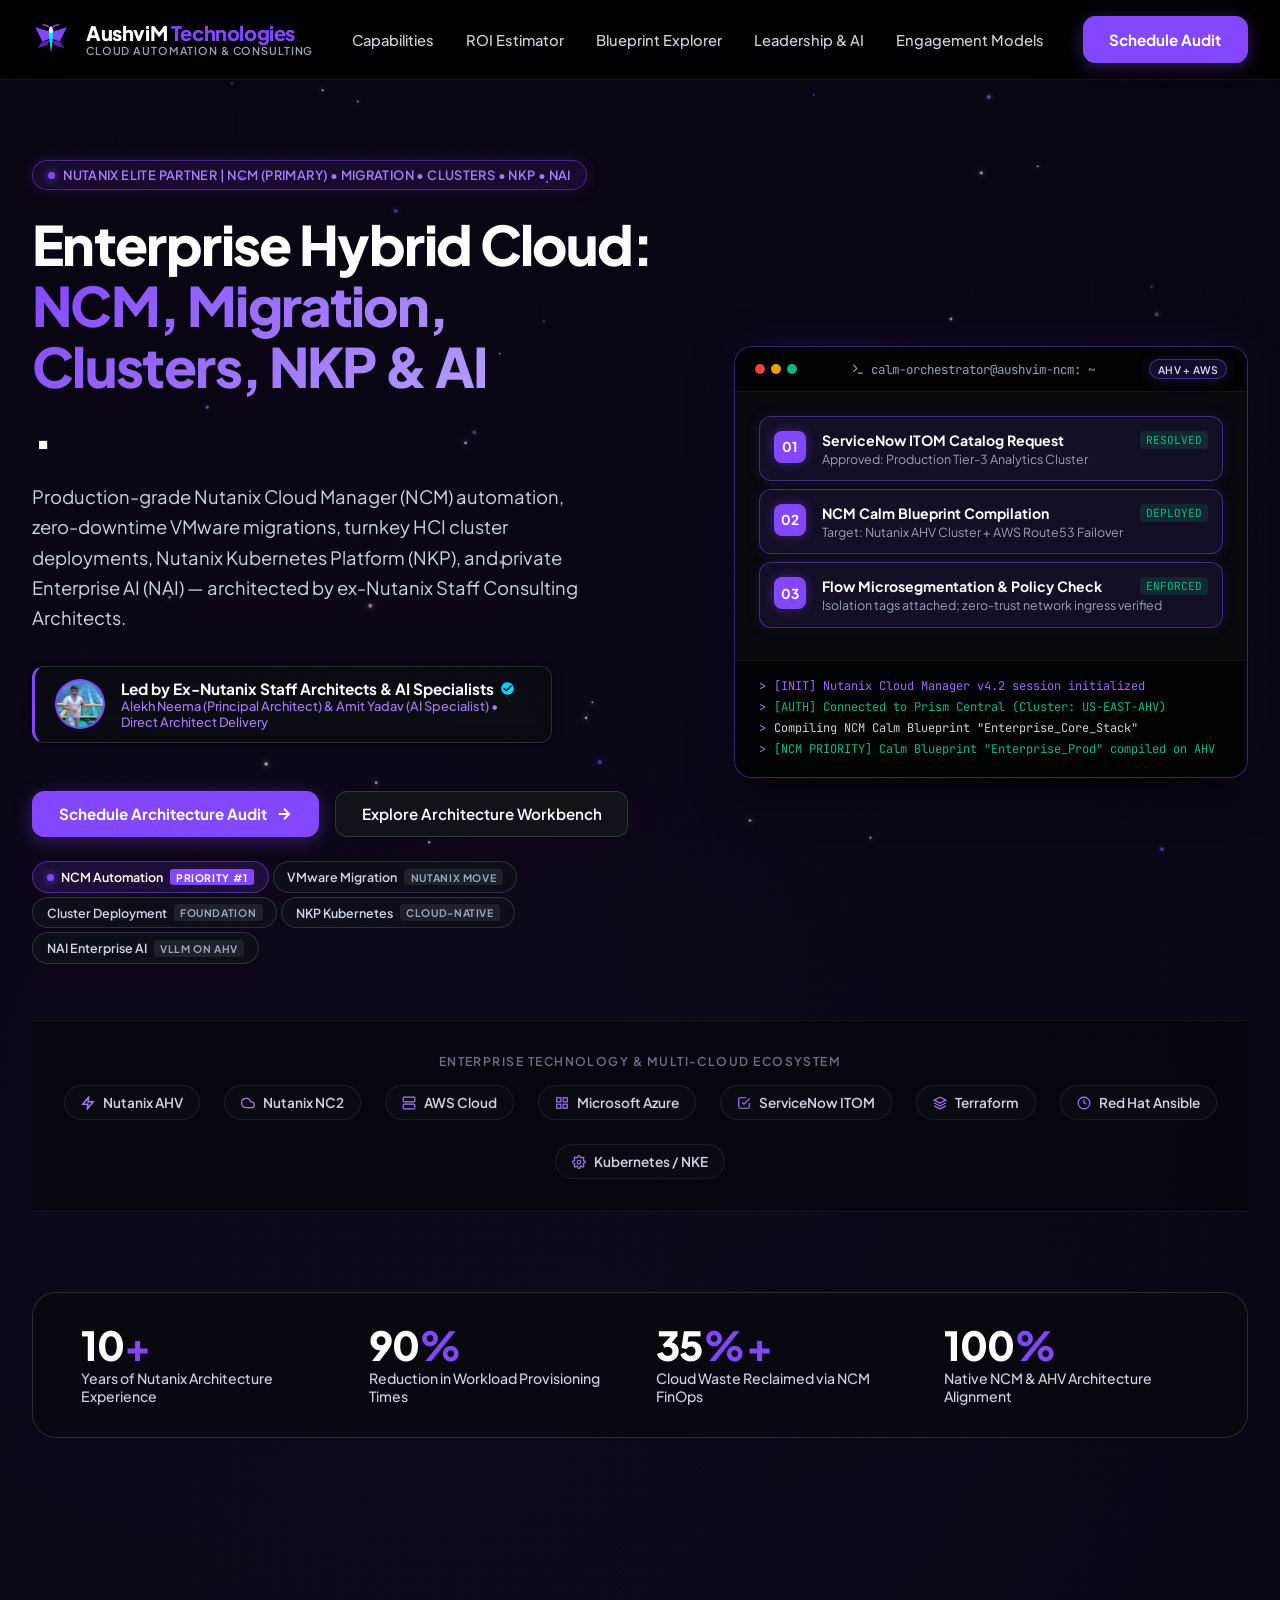
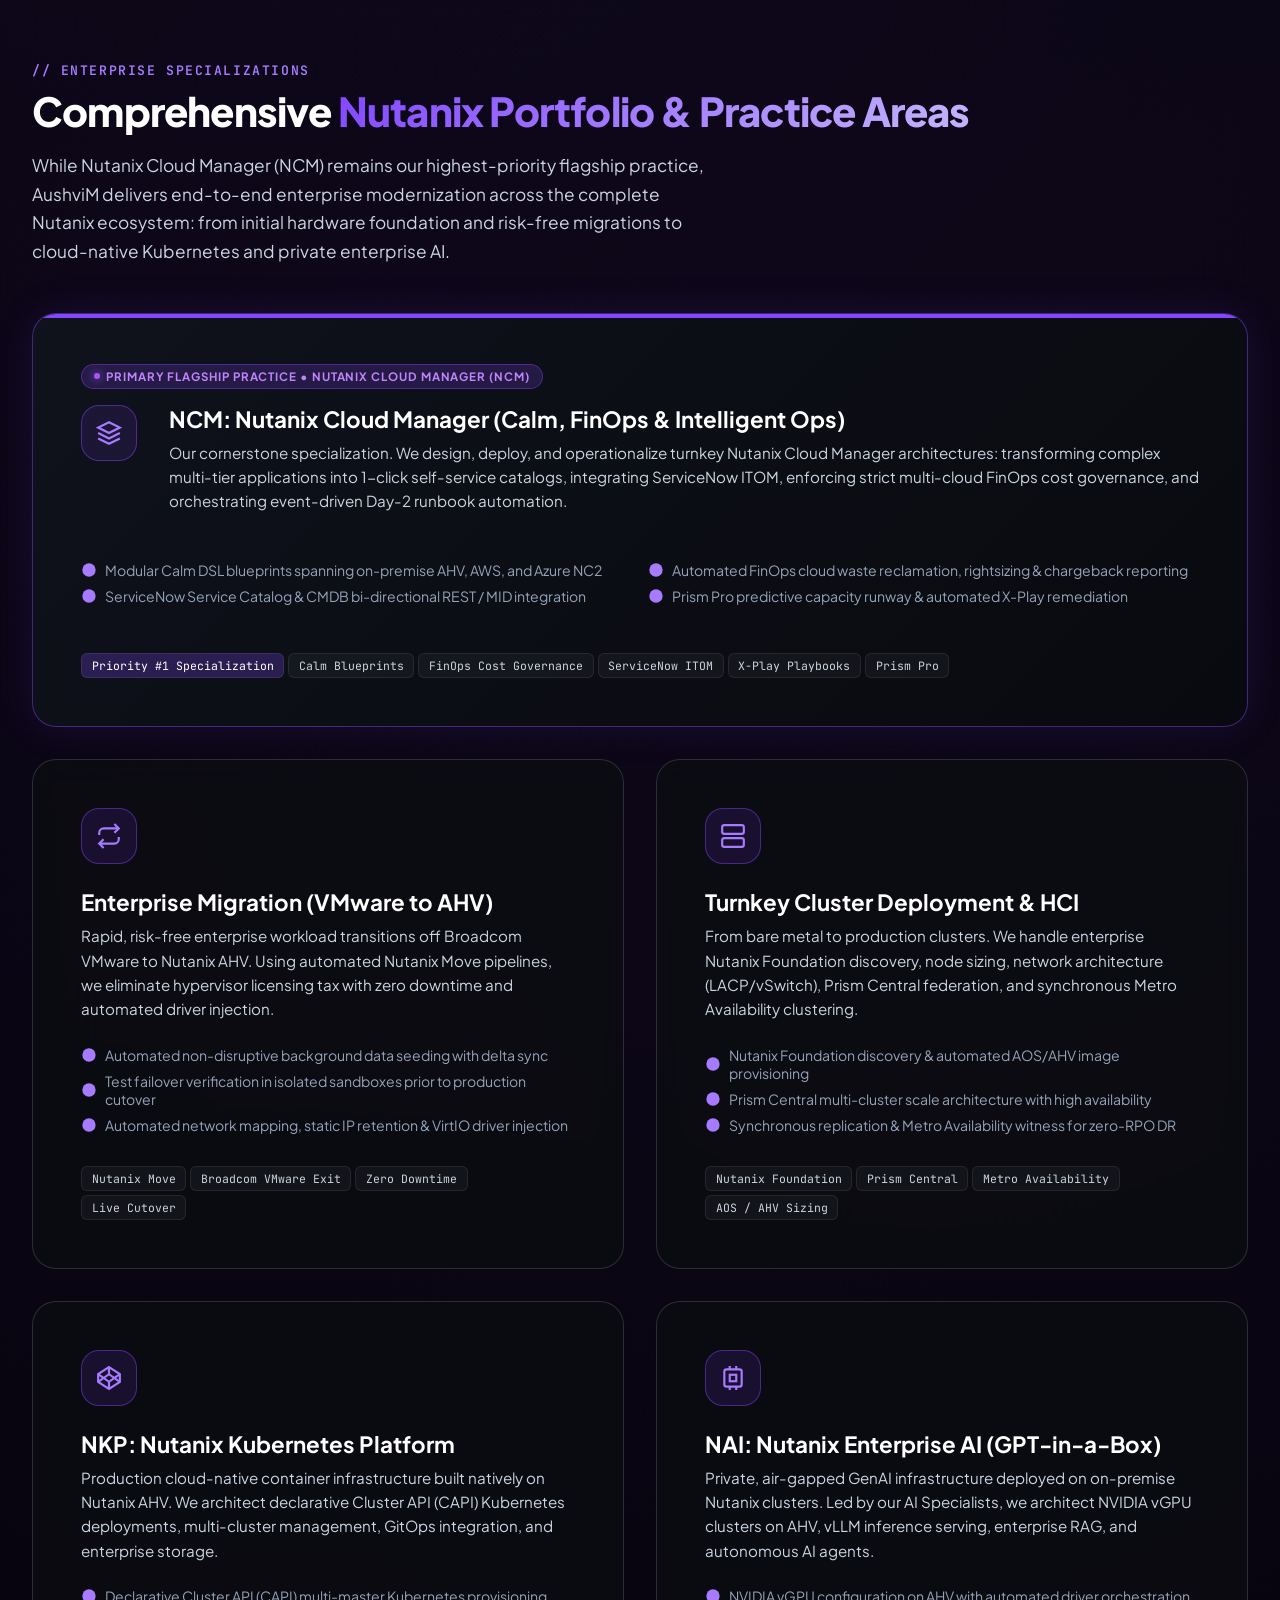
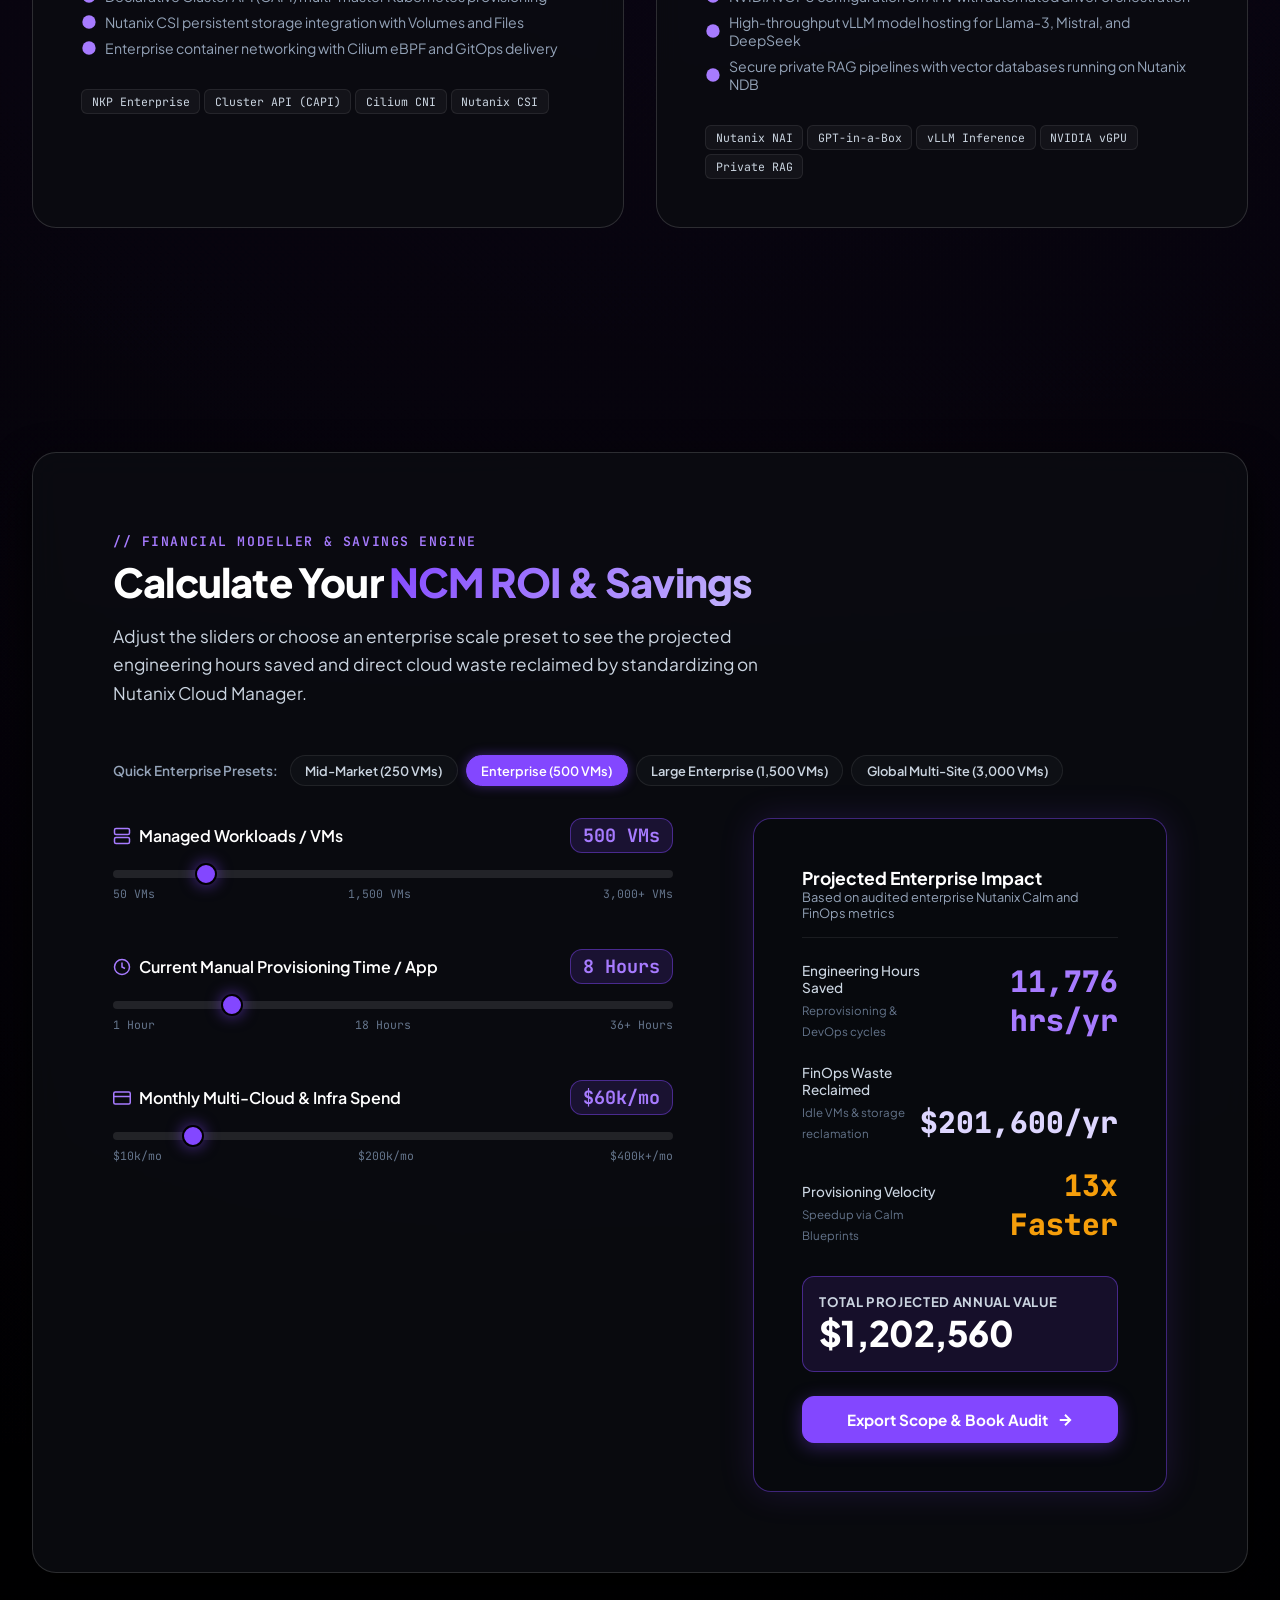
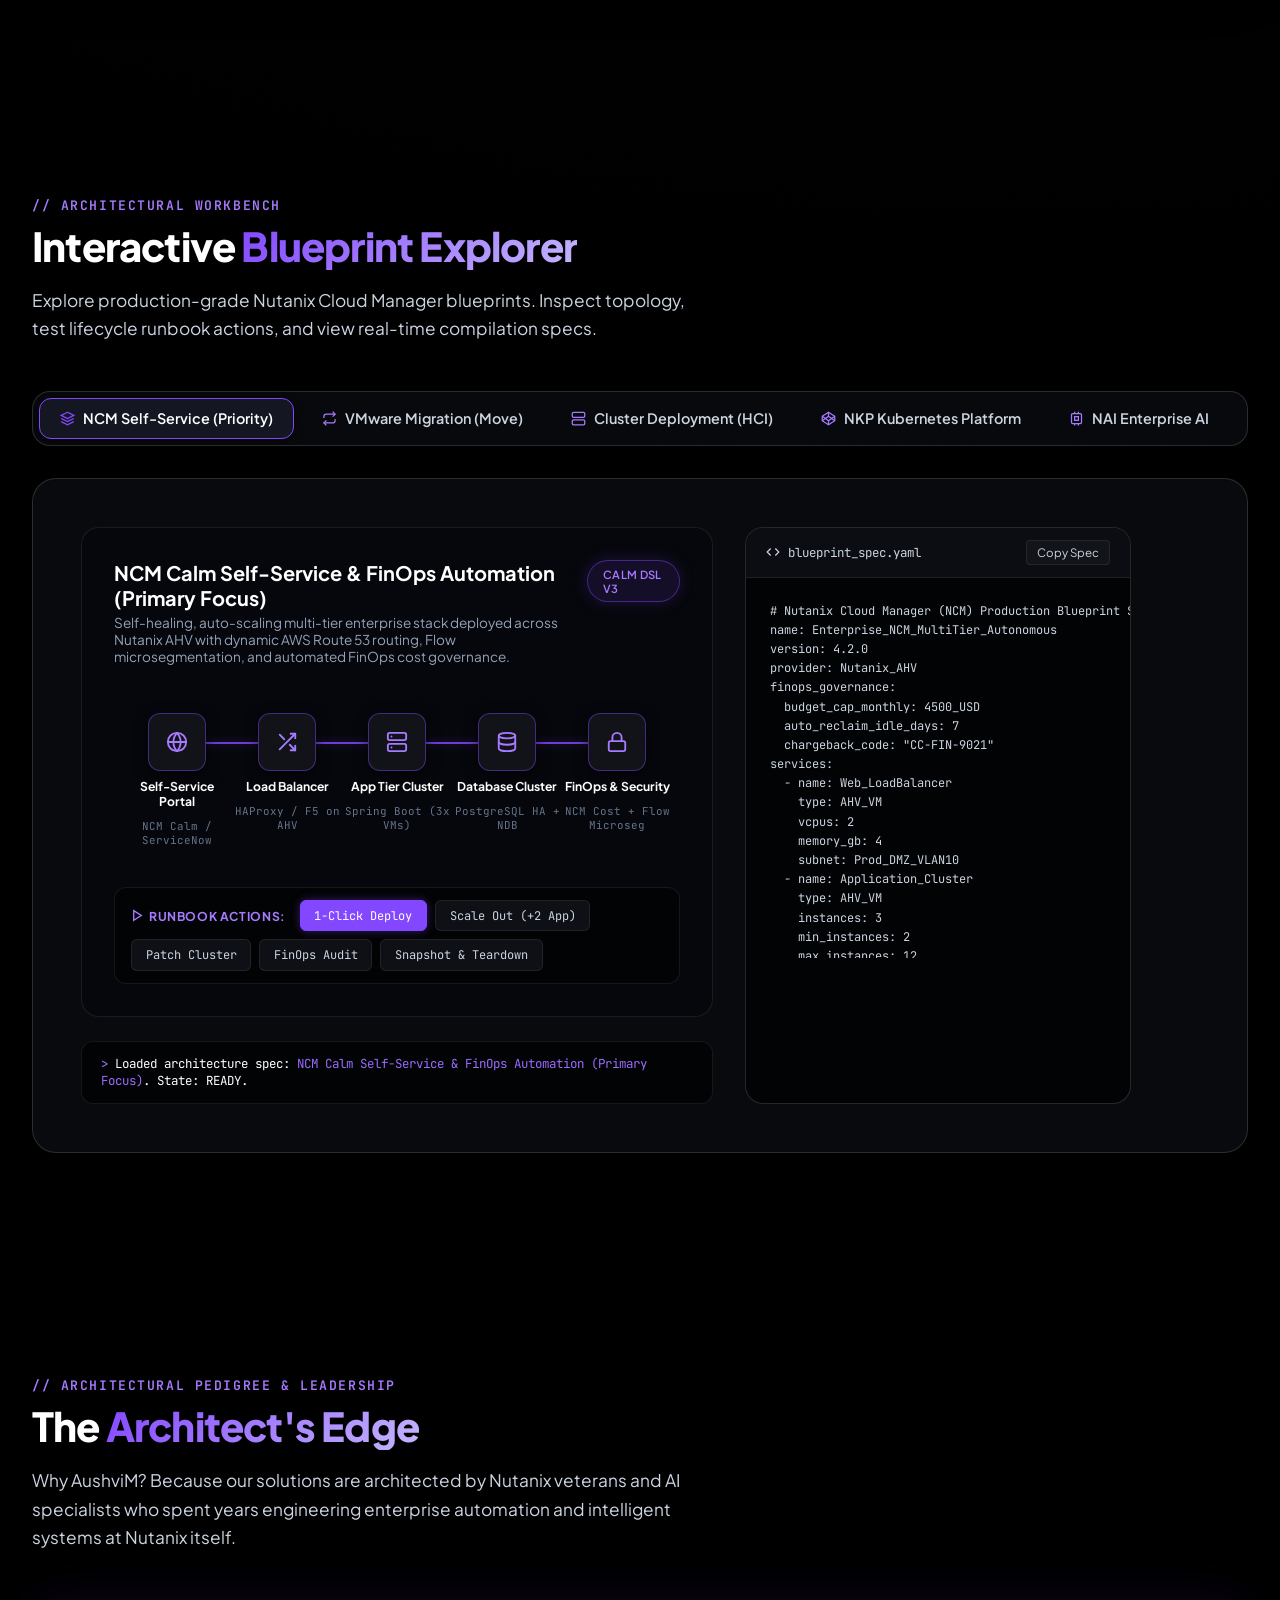
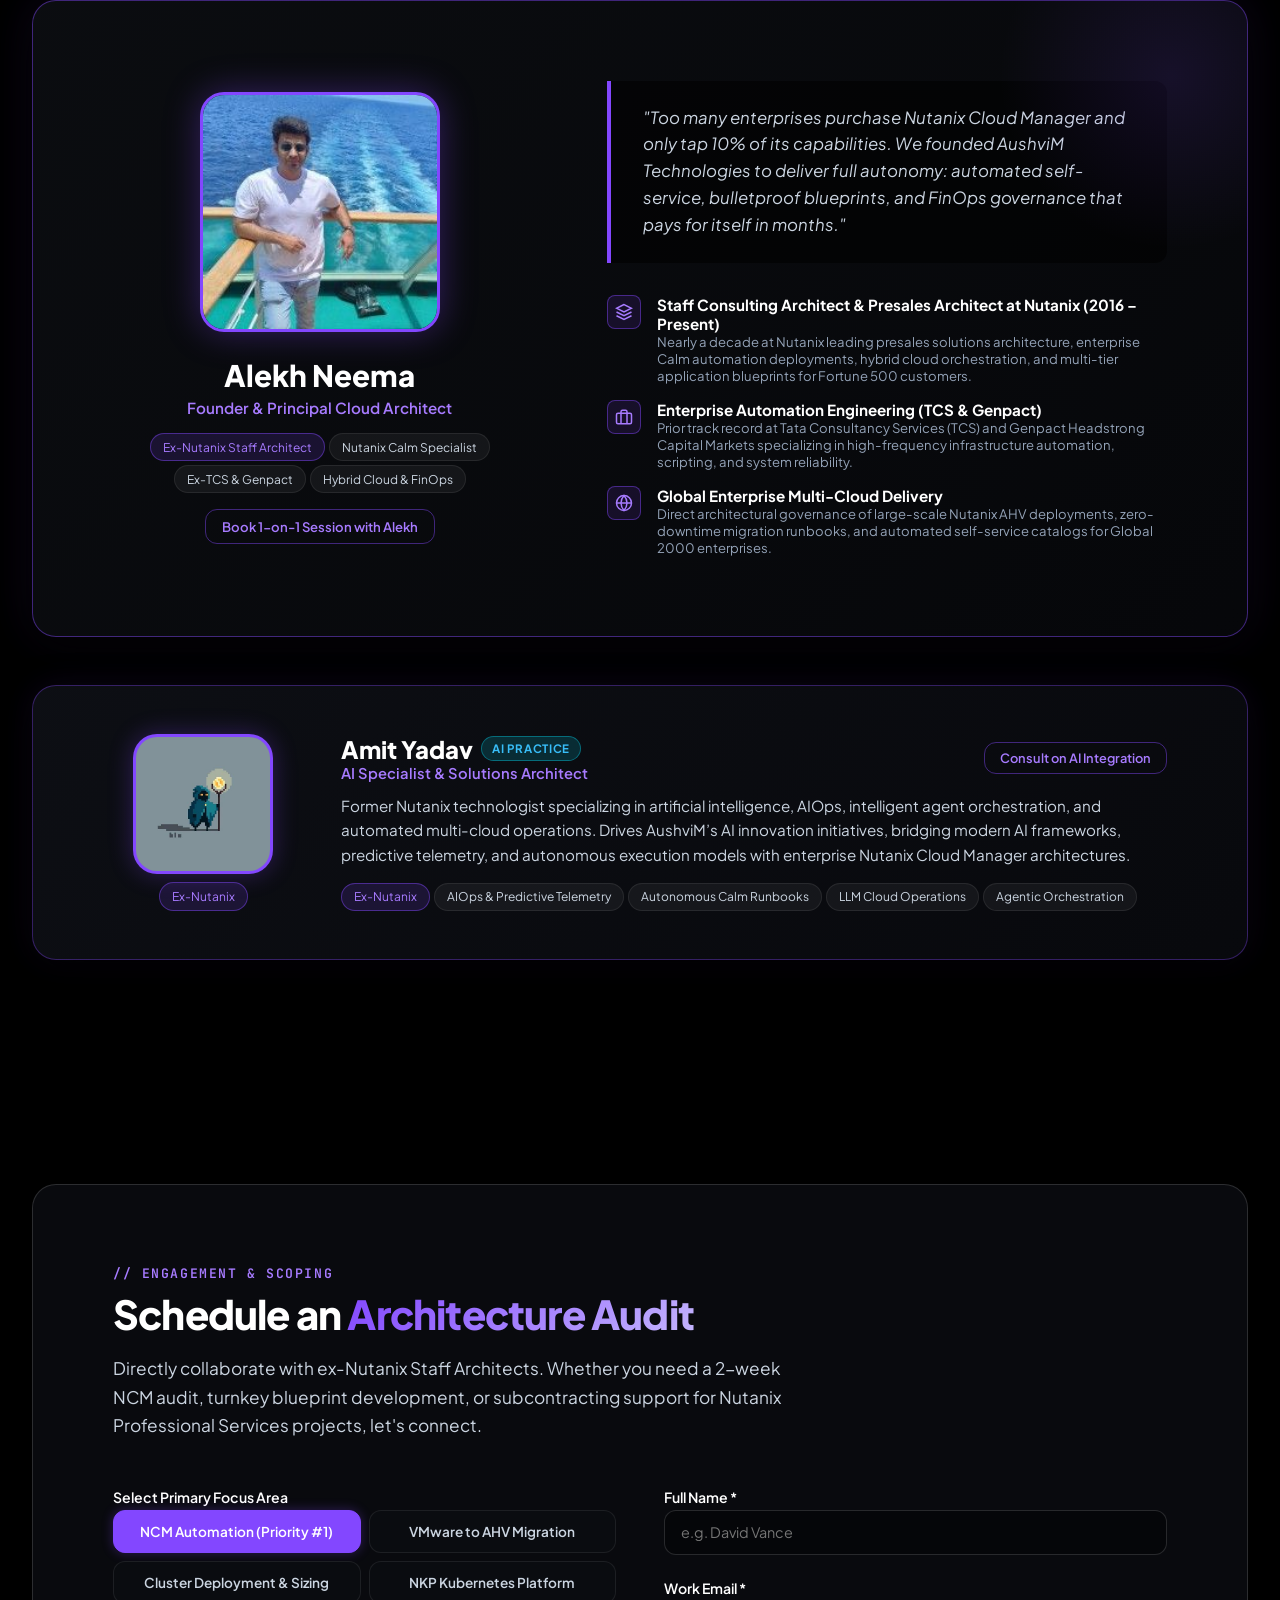
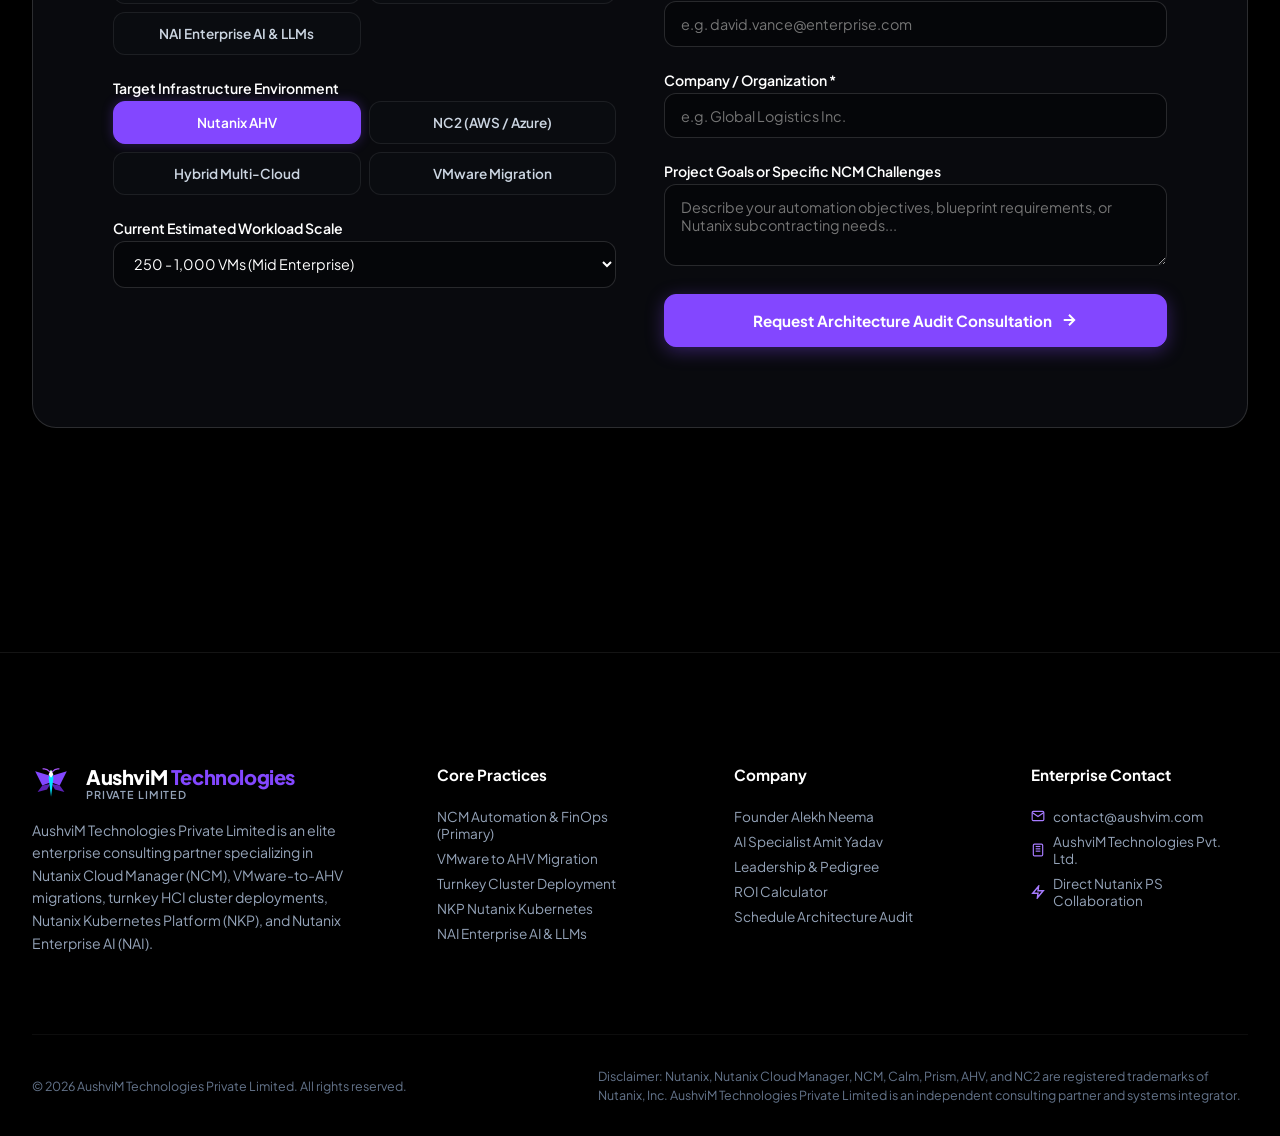
==== commit 6acedcfb: "feat: add 5 core practice areas (NCM priority, Migration, Clusters, NKP, NAI) and update leadership " ====
--- a/index.html
+++ b/index.html
@@ -76,33 +76,33 @@
             <div class="hero-badge-wrap">
               <span class="pill-badge">
                 <span class="pulse-dot"></span>
-                Nutanix Cloud Manager (NCM) Premier Partner
+                Nutanix Elite Partner | NCM (Primary) • Migration • Clusters • NKP • NAI
               </span>
             </div>
 
             <h1 class="hero-title">
-              Master Multi-Cloud with <span class="gradient-text">Nutanix Cloud Manager</span> Automation.
+              Enterprise Hybrid Cloud: <span class="gradient-text">NCM, Migration, Clusters, NKP & AI</span>.
             </h1>
 
             <p class="hero-subtitle">
-              Enterprise-grade Calm blueprint orchestration, FinOps cost governance, and intelligent operations — engineered and delivered by former Nutanix Staff Consulting Architects.
+              Production-grade Nutanix Cloud Manager (NCM) automation, zero-downtime VMware migrations, turnkey HCI cluster deployments, Nutanix Kubernetes Platform (NKP), and private Enterprise AI (NAI) — architected by ex-Nutanix Staff Consulting Architects.
             </p>
 
-            <!-- Founder Trust Seal (With Real Original Photo) -->
+            <!-- Founder & AI Leadership Trust Seal -->
             <div class="founder-trust-seal">
               <div class="founder-seal-avatar">
                 <img src="assets/images/alekh_neema.jpg" alt="Alekh Neema" class="founder-seal-img">
               </div>
               <div class="founder-seal-text">
                 <h4>
-                  Founded by Alekh Neema 
-                  <span class="verified-icon" title="Ex-Nutanix Staff Consulting Architect">
+                  Led by Ex-Nutanix Staff Architects & AI Specialists
+                  <span class="verified-icon" title="Ex-Nutanix Verified">
                     <svg width="15" height="15" viewBox="0 0 24 24" fill="#00D2FF">
                       <path d="M12 2C6.48 2 2 6.48 2 12s4.48 10 10 10 10-4.48 10-10S17.52 2 12 2zm-2 15l-5-5 1.41-1.41L10 14.17l7.59-7.59L19 8l-9 9z"/>
                     </svg>
                   </span>
                 </h4>
-                <p>Former Nutanix Staff Consulting Architect (Calm & Automation Lead, 2016–Present)</p>
+                <p>Alekh Neema (Principal Architect) & Amit Yadav (AI Specialist) • Direct Architect Delivery</p>
               </div>
             </div>
 
@@ -114,7 +114,32 @@
                 </svg>
               </a>
               <a href="#blueprints" class="btn btn-secondary">
-                <span>Explore Blueprints</span>
+                <span>Explore Architecture Workbench</span>
+              </a>
+            </div>
+
+            <!-- 5 Core Practices Quick Strip -->
+            <div class="hero-practice-strip">
+              <a href="#capabilities" class="practice-pill highlight">
+                <span class="practice-dot"></span>
+                <span class="practice-title">NCM Automation</span>
+                <span class="practice-tag">Priority #1</span>
+              </a>
+              <a href="#capabilities" class="practice-pill">
+                <span class="practice-title">VMware Migration</span>
+                <span class="practice-tag">Nutanix Move</span>
+              </a>
+              <a href="#capabilities" class="practice-pill">
+                <span class="practice-title">Cluster Deployment</span>
+                <span class="practice-tag">Foundation</span>
+              </a>
+              <a href="#capabilities" class="practice-pill">
+                <span class="practice-title">NKP Kubernetes</span>
+                <span class="practice-tag">Cloud-Native</span>
+              </a>
+              <a href="#capabilities" class="practice-pill">
+                <span class="practice-title">NAI Enterprise AI</span>
+                <span class="practice-tag">vLLM on AHV</span>
               </a>
             </div>
           </div>
@@ -245,147 +270,214 @@
       </div>
     </section>
 
-    <!-- NCM Capabilities & Solutions Grid -->
+    <!-- Comprehensive Nutanix Portfolio & Practice Areas -->
     <section class="services-section" id="capabilities">
       <div class="container">
         <span class="section-tag">// ENTERPRISE SPECIALIZATIONS</span>
-        <h2 class="section-title">Full-Spectrum <span class="gradient-text">NCM Capabilities</span></h2>
+        <h2 class="section-title">Comprehensive <span class="gradient-text">Nutanix Portfolio & Practice Areas</span></h2>
         <p class="section-desc">
-          We don't just sell software licenses. We architect turnkey cloud automation, custom Calm blueprints, FinOps governance, and Day-2 operations tailored for your enterprise.
+          While Nutanix Cloud Manager (NCM) remains our highest-priority flagship practice, AushviM delivers end-to-end enterprise modernization across the complete Nutanix ecosystem: from initial hardware foundation and risk-free migrations to cloud-native Kubernetes and private enterprise AI.
         </p>
 
         <div class="services-grid">
-          <!-- Pillar 1 -->
+          <!-- Pillar 1: NCM (Flagship Core - Primary Focus) -->
+          <div class="service-card flagship">
+            <div class="flagship-badge">
+              <span class="flagship-pulse"></span>
+              Primary Flagship Practice • Nutanix Cloud Manager (NCM)
+            </div>
+            <div style="display: flex; gap: var(--spacing-xl); align-items: flex-start; flex-wrap: wrap;">
+              <div class="service-icon-box" style="margin-bottom: 0;">
+                <svg viewBox="0 0 24 24" fill="none" stroke="currentColor" stroke-width="2">
+                  <polygon points="12 2 2 7 12 12 22 7 12 2"></polygon>
+                  <polyline points="2 17 12 22 22 17"></polyline>
+                  <polyline points="2 12 12 17 22 12"></polyline>
+                </svg>
+              </div>
+              <div style="flex: 1; min-width: 280px;">
+                <h3 class="service-card-title">NCM: Nutanix Cloud Manager (Calm, FinOps & Intelligent Ops)</h3>
+                <p class="service-card-desc">
+                  Our cornerstone specialization. We design, deploy, and operationalize turnkey Nutanix Cloud Manager architectures: transforming complex multi-tier applications into 1-click self-service catalogs, integrating ServiceNow ITOM, enforcing strict multi-cloud FinOps cost governance, and orchestrating event-driven Day-2 runbook automation.
+                </p>
+              </div>
+            </div>
+            <div style="display: grid; grid-template-columns: repeat(auto-fit, minmax(260px, 1fr)); gap: var(--spacing-md); margin-top: var(--spacing-lg);">
+              <ul class="service-features-list">
+                <li>
+                  <svg viewBox="0 0 24 24" fill="currentColor"><circle cx="12" cy="12" r="10"/></svg>
+                  Modular Calm DSL blueprints spanning on-premise AHV, AWS, and Azure NC2
+                </li>
+                <li>
+                  <svg viewBox="0 0 24 24" fill="currentColor"><circle cx="12" cy="12" r="10"/></svg>
+                  ServiceNow Service Catalog & CMDB bi-directional REST / MID integration
+                </li>
+              </ul>
+              <ul class="service-features-list">
+                <li>
+                  <svg viewBox="0 0 24 24" fill="currentColor"><circle cx="12" cy="12" r="10"/></svg>
+                  Automated FinOps cloud waste reclamation, rightsizing & chargeback reporting
+                </li>
+                <li>
+                  <svg viewBox="0 0 24 24" fill="currentColor"><circle cx="12" cy="12" r="10"/></svg>
+                  Prism Pro predictive capacity runway & automated X-Play remediation
+                </li>
+              </ul>
+            </div>
+            <div class="service-tags" style="margin-top: var(--spacing-md);">
+              <span class="service-tag" style="background: rgba(131,71,255,0.25); color: #FFFFFF;">Priority #1 Specialization</span>
+              <span class="service-tag">Calm Blueprints</span>
+              <span class="service-tag">FinOps Cost Governance</span>
+              <span class="service-tag">ServiceNow ITOM</span>
+              <span class="service-tag">X-Play Playbooks</span>
+              <span class="service-tag">Prism Pro</span>
+            </div>
+          </div>
+
+          <!-- Pillar 2: Enterprise Migration (VMware to AHV) -->
           <div class="service-card">
             <div class="service-icon-box">
               <svg viewBox="0 0 24 24" fill="none" stroke="currentColor" stroke-width="2">
-                <polygon points="12 2 2 7 12 12 22 7 12 2"></polygon>
-                <polyline points="2 17 12 22 22 17"></polyline>
-                <polyline points="2 12 12 17 22 12"></polyline>
+                <polyline points="17 1 21 5 17 9"></polyline>
+                <path d="M3 11V9a4 4 0 0 1 4-4h14"></path>
+                <polyline points="7 23 3 19 7 15"></polyline>
+                <path d="M21 13v2a4 4 0 0 1-4 4H3"></path>
               </svg>
             </div>
-            <h3 class="service-card-title">NCM Self-Service & Calm Blueprints</h3>
+            <h3 class="service-card-title">Enterprise Migration (VMware to AHV)</h3>
             <p class="service-card-desc">
-              Transform complex multi-tier enterprise applications into 1-click self-service catalogs. We design modular, version-controlled Nutanix Calm blueprints that span on-premise AHV, AWS, Azure, and Google Cloud.
+              Rapid, risk-free enterprise workload transitions off Broadcom VMware to Nutanix AHV. Using automated Nutanix Move pipelines, we eliminate hypervisor licensing tax with zero downtime and automated driver injection.
             </p>
             <ul class="service-features-list">
               <li>
                 <svg viewBox="0 0 24 24" fill="currentColor"><circle cx="12" cy="12" r="10"/></svg>
-                Multi-tier application blueprints with dynamic variable dependencies
-              </li>
-              <li>
-                <svg viewBox="0 0 24 24" fill="currentColor"><circle cx="12" cy="12" r="10"/></svg>
-                ServiceNow ITOM & Service Catalog bi-directional workflow integration
-              </li>
-              <li>
-                <svg viewBox="0 0 24 24" fill="currentColor"><circle cx="12" cy="12" r="10"/></svg>
-                Infrastructure-as-Code via Terraform Nutanix Provider & Ansible playbooks
+                Automated non-disruptive background data seeding with delta sync
+              </li>
+              <li>
+                <svg viewBox="0 0 24 24" fill="currentColor"><circle cx="12" cy="12" r="10"/></svg>
+                Test failover verification in isolated sandboxes prior to production cutover
+              </li>
+              <li>
+                <svg viewBox="0 0 24 24" fill="currentColor"><circle cx="12" cy="12" r="10"/></svg>
+                Automated network mapping, static IP retention & VirtIO driver injection
               </li>
             </ul>
             <div class="service-tags">
-              <span class="service-tag">Calm DSL</span>
-              <span class="service-tag">ServiceNow MID</span>
-              <span class="service-tag">Terraform</span>
-              <span class="service-tag">GitOps</span>
-            </div>
-          </div>
-
-          <!-- Pillar 2 -->
+              <span class="service-tag">Nutanix Move</span>
+              <span class="service-tag">Broadcom VMware Exit</span>
+              <span class="service-tag">Zero Downtime</span>
+              <span class="service-tag">Live Cutover</span>
+            </div>
+          </div>
+
+          <!-- Pillar 3: Turnkey Cluster Deployment & Architecture -->
           <div class="service-card">
             <div class="service-icon-box">
               <svg viewBox="0 0 24 24" fill="none" stroke="currentColor" stroke-width="2">
-                <line x1="12" y1="1" x2="12" y2="23"></line>
-                <path d="M17 5H9.5a3.5 3.5 0 0 0 0 7h5a3.5 3.5 0 0 1 0 7H6"></path>
+                <rect x="2" y="2" width="20" height="8" rx="2" ry="2"></rect>
+                <rect x="2" y="14" width="20" height="8" rx="2" ry="2"></rect>
+                <line x1="6" y1="6" x2="6.01" y2="6"></line>
+                <line x1="6" y1="18" x2="6.01" y2="18"></line>
               </svg>
             </div>
-            <h3 class="service-card-title">NCM Cost Governance (FinOps)</h3>
+            <h3 class="service-card-title">Turnkey Cluster Deployment & HCI</h3>
             <p class="service-card-desc">
-              Eliminate cloud spend sprawl and regain visibility across hybrid multi-cloud infrastructure. We configure real-time cost tracking, automated anomaly detection, and enforce strict departmental budget guardrails.
+              From bare metal to production clusters. We handle enterprise Nutanix Foundation discovery, node sizing, network architecture (LACP/vSwitch), Prism Central federation, and synchronous Metro Availability clustering.
             </p>
             <ul class="service-features-list">
               <li>
                 <svg viewBox="0 0 24 24" fill="currentColor"><circle cx="12" cy="12" r="10"/></svg>
-                Automated identification of zombie VMs, unattached disks, and idle snapshots
-              </li>
-              <li>
-                <svg viewBox="0 0 24 24" fill="currentColor"><circle cx="12" cy="12" r="10"/></svg>
-                Intelligent VM right-sizing recommendations and automated reclamation
-              </li>
-              <li>
-                <svg viewBox="0 0 24 24" fill="currentColor"><circle cx="12" cy="12" r="10"/></svg>
-                Granular chargeback & showback reports mapped to business cost centers
+                Nutanix Foundation discovery & automated AOS/AHV image provisioning
+              </li>
+              <li>
+                <svg viewBox="0 0 24 24" fill="currentColor"><circle cx="12" cy="12" r="10"/></svg>
+                Prism Central multi-cluster scale architecture with high availability
+              </li>
+              <li>
+                <svg viewBox="0 0 24 24" fill="currentColor"><circle cx="12" cy="12" r="10"/></svg>
+                Synchronous replication & Metro Availability witness for zero-RPO DR
               </li>
             </ul>
             <div class="service-tags">
-              <span class="service-tag">FinOps Certified</span>
-              <span class="service-tag">Budget Guardrails</span>
-              <span class="service-tag">Cloud Waste Reclaim</span>
-            </div>
-          </div>
-
-          <!-- Pillar 3 -->
+              <span class="service-tag">Nutanix Foundation</span>
+              <span class="service-tag">Prism Central</span>
+              <span class="service-tag">Metro Availability</span>
+              <span class="service-tag">AOS / AHV Sizing</span>
+            </div>
+          </div>
+
+          <!-- Pillar 4: NKP (Nutanix Kubernetes Platform) -->
           <div class="service-card">
             <div class="service-icon-box">
               <svg viewBox="0 0 24 24" fill="none" stroke="currentColor" stroke-width="2">
-                <circle cx="12" cy="12" r="10"></circle>
-                <line x1="12" y1="16" x2="12" y2="12"></line>
-                <line x1="12" y1="8" x2="12.01" y2="8"></line>
+                <polygon points="12 2 22 8.5 22 15.5 12 22 2 15.5 2 8.5 12 2"></polygon>
+                <line x1="12" y1="22" x2="12" y2="15.5"></line>
+                <polyline points="22 8.5 12 15.5 2 8.5"></polyline>
+                <polyline points="2 15.5 12 8.5 22 15.5"></polyline>
+                <line x1="12" y1="2" x2="12" y2="8.5"></line>
               </svg>
             </div>
-            <h3 class="service-card-title">NCM Intelligent Operations & AIOps</h3>
+            <h3 class="service-card-title">NKP: Nutanix Kubernetes Platform</h3>
             <p class="service-card-desc">
-              Leverage machine-learning telemetry with Prism Pro and NCM Intelligent Operations to forecast capacity runway, detect cluster anomalies proactively, and auto-remediate performance degradation.
+              Production cloud-native container infrastructure built natively on Nutanix AHV. We architect declarative Cluster API (CAPI) Kubernetes deployments, multi-cluster management, GitOps integration, and enterprise storage.
             </p>
             <ul class="service-features-list">
               <li>
                 <svg viewBox="0 0 24 24" fill="currentColor"><circle cx="12" cy="12" r="10"/></svg>
-                Predictive runway planning & "What-If" cluster expansion modeling
-              </li>
-              <li>
-                <svg viewBox="0 0 24 24" fill="currentColor"><circle cx="12" cy="12" r="10"/></svg>
-                Automated event-driven remediation with low-code X-Play playbooks
-              </li>
-              <li>
-                <svg viewBox="0 0 24 24" fill="currentColor"><circle cx="12" cy="12" r="10"/></svg>
-                Cross-cluster performance analytics & proactive contention alerts
+                Declarative Cluster API (CAPI) multi-master Kubernetes provisioning
+              </li>
+              <li>
+                <svg viewBox="0 0 24 24" fill="currentColor"><circle cx="12" cy="12" r="10"/></svg>
+                Nutanix CSI persistent storage integration with Volumes and Files
+              </li>
+              <li>
+                <svg viewBox="0 0 24 24" fill="currentColor"><circle cx="12" cy="12" r="10"/></svg>
+                Enterprise container networking with Cilium eBPF and GitOps delivery
               </li>
             </ul>
             <div class="service-tags">
-              <span class="service-tag">Prism Pro</span>
-              <span class="service-tag">X-Play</span>
-              <span class="service-tag">Predictive Runway</span>
-            </div>
-          </div>
-
-          <!-- Pillar 4 -->
+              <span class="service-tag">NKP Enterprise</span>
+              <span class="service-tag">Cluster API (CAPI)</span>
+              <span class="service-tag">Cilium CNI</span>
+              <span class="service-tag">Nutanix CSI</span>
+            </div>
+          </div>
+
+          <!-- Pillar 5: NAI (Nutanix Enterprise AI & Private LLMs) -->
           <div class="service-card">
             <div class="service-icon-box">
               <svg viewBox="0 0 24 24" fill="none" stroke="currentColor" stroke-width="2">
-                <path d="M12 22s8-4 8-10V5l-8-3-8 3v7c0 6 8 10 8 10z"></path>
+                <rect x="4" y="4" width="16" height="16" rx="2"></rect>
+                <rect x="9" y="9" width="6" height="6"></rect>
+                <line x1="9" y1="1" x2="9" y2="4"></line>
+                <line x1="15" y1="1" x2="15" y2="4"></line>
+                <line x1="9" y1="20" x2="9" y2="23"></line>
+                <line x1="15" y1="20" x2="15" y2="23"></line>
               </svg>
             </div>
-            <h3 class="service-card-title">Enterprise Migration & Security Central</h3>
+            <h3 class="service-card-title">NAI: Nutanix Enterprise AI (GPT-in-a-Box)</h3>
             <p class="service-card-desc">
-              Execute frictionless migrations from legacy hypervisors to Nutanix AHV and Nutanix Cloud Clusters (NC2). Harden workloads with automated Flow microsegmentation and continuous compliance enforcement.
+              Private, air-gapped GenAI infrastructure deployed on on-premise Nutanix clusters. Led by our AI Specialists, we architect NVIDIA vGPU clusters on AHV, vLLM inference serving, enterprise RAG, and autonomous AI agents.
             </p>
             <ul class="service-features-list">
               <li>
                 <svg viewBox="0 0 24 24" fill="currentColor"><circle cx="12" cy="12" r="10"/></svg>
-                Automated VMware ESXi to Nutanix AHV migration factory and runbooks
-              </li>
-              <li>
-                <svg viewBox="0 0 24 24" fill="currentColor"><circle cx="12" cy="12" r="10"/></svg>
-                Nutanix Cloud Clusters (NC2) deployment on AWS and Microsoft Azure
-              </li>
-              <li>
-                <svg viewBox="0 0 24 24" fill="currentColor"><circle cx="12" cy="12" r="10"/></svg>
-                Automated Flow microsegmentation policies and compliance scoring
+                NVIDIA vGPU configuration on AHV with automated driver orchestration
+              </li>
+              <li>
+                <svg viewBox="0 0 24 24" fill="currentColor"><circle cx="12" cy="12" r="10"/></svg>
+                High-throughput vLLM model hosting for Llama-3, Mistral, and DeepSeek
+              </li>
+              <li>
+                <svg viewBox="0 0 24 24" fill="currentColor"><circle cx="12" cy="12" r="10"/></svg>
+                Secure private RAG pipelines with vector databases running on Nutanix NDB
               </li>
             </ul>
             <div class="service-tags">
-              <span class="service-tag">Nutanix Move</span>
-              <span class="service-tag">NC2 AWS/Azure</span>
-              <span class="service-tag">Nutanix Flow</span>
+              <span class="service-tag">Nutanix NAI</span>
+              <span class="service-tag">GPT-in-a-Box</span>
+              <span class="service-tag">vLLM Inference</span>
+              <span class="service-tag">NVIDIA vGPU</span>
+              <span class="service-tag">Private RAG</span>
             </div>
           </div>
         </div>
@@ -537,21 +629,25 @@
 
         <!-- Blueprint Tabs -->
         <div class="blueprint-tabs">
-          <button class="bp-tab-btn active" data-bp="tier3">
+          <button class="bp-tab-btn active" data-bp="ncm">
             <svg width="15" height="15" viewBox="0 0 24 24" fill="none" stroke="currentColor" stroke-width="2"><polygon points="12 2 2 7 12 12 22 7 12 2"></polygon><polyline points="2 17 12 22 22 17"></polyline><polyline points="2 12 12 17 22 12"></polyline></svg>
-            <span>Enterprise 3-Tier Web App</span>
+            <span>NCM Self-Service (Priority)</span>
           </button>
-          <button class="bp-tab-btn" data-bp="servicenow">
-            <svg width="15" height="15" viewBox="0 0 24 24" fill="none" stroke="currentColor" stroke-width="2"><polyline points="9 11 12 14 22 4"></polyline><path d="M21 12v7a2 2 0 0 1-2 2H5a2 2 0 0 1-2-2V5a2 2 0 0 1 2-2h11"></path></svg>
-            <span>ServiceNow Catalog to NCM</span>
+          <button class="bp-tab-btn" data-bp="migration">
+            <svg width="15" height="15" viewBox="0 0 24 24" fill="none" stroke="currentColor" stroke-width="2"><polyline points="17 1 21 5 17 9"></polyline><path d="M3 11V9a4 4 0 0 1 4-4h14"></path><polyline points="7 23 3 19 7 15"></polyline><path d="M21 13v2a4 4 0 0 1-4 4H3"></path></svg>
+            <span>VMware Migration (Move)</span>
           </button>
-          <button class="bp-tab-btn" data-bp="devops">
-            <svg width="15" height="15" viewBox="0 0 24 24" fill="none" stroke="currentColor" stroke-width="2"><line x1="6" y1="3" x2="6" y2="15"></line><circle cx="18" cy="6" r="3"></circle><circle cx="6" cy="18" r="3"></circle><path d="M18 9a9 9 0 0 1-9 9"></path></svg>
-            <span>DevSecOps Terraform on AHV</span>
+          <button class="bp-tab-btn" data-bp="cluster">
+            <svg width="15" height="15" viewBox="0 0 24 24" fill="none" stroke="currentColor" stroke-width="2"><rect x="2" y="2" width="20" height="8" rx="2" ry="2"></rect><rect x="2" y="14" width="20" height="8" rx="2" ry="2"></rect><line x1="6" y1="6" x2="6.01" y2="6"></line><line x1="6" y1="18" x2="6.01" y2="18"></line></svg>
+            <span>Cluster Deployment (HCI)</span>
           </button>
-          <button class="bp-tab-btn" data-bp="dr">
-            <svg width="15" height="15" viewBox="0 0 24 24" fill="none" stroke="currentColor" stroke-width="2"><path d="M18 10h-1.26A8 8 0 1 0 9 20h9a5 5 0 0 0 0-10z"></path></svg>
-            <span>Hybrid Cloud DR on NC2</span>
+          <button class="bp-tab-btn" data-bp="nkp">
+            <svg width="15" height="15" viewBox="0 0 24 24" fill="none" stroke="currentColor" stroke-width="2"><polygon points="12 2 22 8.5 22 15.5 12 22 2 15.5 2 8.5 12 2"></polygon><line x1="12" y1="22" x2="12" y2="15.5"></line><polyline points="22 8.5 12 15.5 2 8.5"></polyline><polyline points="2 15.5 12 8.5 22 15.5"></polyline><line x1="12" y1="2" x2="12" y2="8.5"></line></svg>
+            <span>NKP Kubernetes Platform</span>
+          </button>
+          <button class="bp-tab-btn" data-bp="nai">
+            <svg width="15" height="15" viewBox="0 0 24 24" fill="none" stroke="currentColor" stroke-width="2"><rect x="4" y="4" width="16" height="16" rx="2"></rect><rect x="9" y="9" width="6" height="6"></rect><line x1="9" y1="1" x2="9" y2="4"></line><line x1="15" y1="1" x2="15" y2="4"></line><line x1="9" y1="20" x2="9" y2="23"></line><line x1="15" y1="20" x2="15" y2="23"></line></svg>
+            <span>NAI Enterprise AI</span>
           </button>
         </div>
 
@@ -631,7 +727,7 @@
               <span class="pedigree-pill highlight">Ex-Nutanix Staff Architect</span>
               <span class="pedigree-pill">Nutanix Calm Specialist</span>
               <span class="pedigree-pill">Ex-TCS & Genpact</span>
-              <span class="pedigree-pill">B.E. Computer Science</span>
+              <span class="pedigree-pill">Hybrid Cloud & FinOps</span>
             </div>
             <div style="margin-top: 1rem;">
               <a href="#audit" class="btn btn-outline-blue" style="font-size: 0.82rem; padding: 0.5rem 1rem;">
@@ -676,13 +772,14 @@
               <div class="cred-item">
                 <div class="cred-icon">
                   <svg width="18" height="18" viewBox="0 0 24 24" fill="none" stroke="currentColor" stroke-width="2">
-                    <path d="M22 10v6M2 10l10-5 10 5-10 5z"></path>
-                    <path d="M6 12v5c3 3 9 3 12 0v-5"></path>
+                    <circle cx="12" cy="12" r="10"></circle>
+                    <line x1="2" y1="12" x2="22" y2="12"></line>
+                    <path d="M12 2a15.3 15.3 0 0 1 4 10 15.3 15.3 0 0 1-4 10 15.3 15.3 0 0 1-4-10 15.3 15.3 0 0 1 4-10z"></path>
                   </svg>
                 </div>
                 <div class="cred-text">
-                  <h5>Engineering Rigor (Govt. Engineering College, Ujjain)</h5>
-                  <p>Bachelor of Engineering (B.E.) in Computer Science (2012), providing a deep foundational computer science background for complex distributed systems.</p>
+                  <h5>Global Enterprise Multi-Cloud Delivery</h5>
+                  <p>Direct architectural governance of large-scale Nutanix AHV deployments, zero-downtime migration runbooks, and automated self-service catalogs for Global 2000 enterprises.</p>
                 </div>
               </div>
             </div>
@@ -747,17 +844,20 @@
                 <div class="form-group">
                   <label class="form-label">Select Primary Focus Area</label>
                   <div class="scoper-selector-chips">
-                    <div class="chip-option service-chip selected" data-val="NCM Calm Blueprint Engineering">
-                      Calm Blueprints
-                    </div>
-                    <div class="chip-option service-chip" data-val="NCM FinOps & Cost Governance">
-                      FinOps Audit
-                    </div>
-                    <div class="chip-option service-chip" data-val="ServiceNow ITOM Integration">
-                      ServiceNow ITOM
-                    </div>
-                    <div class="chip-option service-chip" data-val="Nutanix PS Subcontracting">
-                      Nutanix PS Partner
+                    <div class="chip-option service-chip selected" data-val="NCM Calm & FinOps Automation">
+                      NCM Automation (Priority #1)
+                    </div>
+                    <div class="chip-option service-chip" data-val="VMware to AHV Migration">
+                      VMware to AHV Migration
+                    </div>
+                    <div class="chip-option service-chip" data-val="Turnkey Cluster Deployment">
+                      Cluster Deployment & Sizing
+                    </div>
+                    <div class="chip-option service-chip" data-val="NKP Nutanix Kubernetes Platform">
+                      NKP Kubernetes Platform
+                    </div>
+                    <div class="chip-option service-chip" data-val="NAI Nutanix Enterprise AI">
+                      NAI Enterprise AI & LLMs
                     </div>
                   </div>
                 </div>
@@ -870,29 +970,29 @@
               </div>
             </div>
             <p class="footer-brand-p">
-              AushviM Technologies Private Limited is an elite enterprise consulting partner specializing in Nutanix Cloud Manager (NCM), multi-cloud automation, and FinOps governance.
+              AushviM Technologies Private Limited is an elite enterprise consulting partner specializing in Nutanix Cloud Manager (NCM), VMware-to-AHV migrations, turnkey HCI cluster deployments, Nutanix Kubernetes Platform (NKP), and Nutanix Enterprise AI (NAI).
             </p>
           </div>
 
           <div class="footer-links-col">
-            <h4 class="footer-col-title">Capabilities</h4>
+            <h4 class="footer-col-title">Core Practices</h4>
             <div class="footer-links">
-              <a href="#capabilities">NCM Calm Blueprints</a>
-              <a href="#capabilities">FinOps Cost Governance</a>
-              <a href="#capabilities">Intelligent Operations & AIOps</a>
+              <a href="#capabilities">NCM Automation & FinOps (Primary)</a>
               <a href="#capabilities">VMware to AHV Migration</a>
-              <a href="#blueprints">ServiceNow Integration</a>
+              <a href="#capabilities">Turnkey Cluster Deployment</a>
+              <a href="#capabilities">NKP Nutanix Kubernetes</a>
+              <a href="#capabilities">NAI Enterprise AI & LLMs</a>
             </div>
           </div>
 
           <div class="footer-links-col">
             <h4 class="footer-col-title">Company</h4>
             <div class="footer-links">
-              <a href="#founder">About Founder Alekh Neema</a>
-              <a href="#founder">Architectural Pedigree</a>
-              <a href="#audit">Nutanix PS Subcontracting</a>
+              <a href="#founder">Founder Alekh Neema</a>
+              <a href="#founder">AI Specialist Amit Yadav</a>
+              <a href="#founder">Leadership & Pedigree</a>
               <a href="#calculator">ROI Calculator</a>
-              <a href="#audit">Book Consultation</a>
+              <a href="#audit">Schedule Architecture Audit</a>
             </div>
           </div>
 
--- a/css/styles.css
+++ b/css/styles.css
@@ -444,6 +444,72 @@
   flex-wrap: wrap;
 }
 
+/* 5 Core Practices Quick Strip */
+.hero-practice-strip {
+  display: flex;
+  flex-wrap: wrap;
+  gap: var(--spacing-xs);
+  margin-top: var(--spacing-lg);
+  align-items: center;
+}
+
+.practice-pill {
+  display: inline-flex;
+  align-items: center;
+  gap: 7px;
+  padding: 0.4rem 0.85rem;
+  border-radius: var(--radius-full);
+  background: rgba(14, 17, 24, 0.85);
+  border: 1px solid var(--border-medium);
+  text-decoration: none;
+  color: var(--text-secondary);
+  font-size: 0.78rem;
+  font-weight: 600;
+  transition: all var(--transition-fast);
+}
+
+.practice-pill:hover {
+  background: #191E2B;
+  border-color: var(--accent-primary);
+  transform: translateY(-2px);
+  color: #FFFFFF;
+}
+
+.practice-pill.highlight {
+  border-color: rgba(131, 71, 255, 0.5);
+  background: rgba(131, 71, 255, 0.15);
+  color: #FFFFFF;
+}
+
+.practice-pill.highlight:hover {
+  background: rgba(131, 71, 255, 0.28);
+  border-color: var(--accent-primary);
+}
+
+.practice-dot {
+  width: 7px;
+  height: 7px;
+  border-radius: 50%;
+  background-color: var(--accent-primary);
+  box-shadow: 0 0 8px var(--accent-primary);
+}
+
+.practice-tag {
+  font-size: 0.65rem;
+  font-weight: 700;
+  text-transform: uppercase;
+  letter-spacing: 0.06em;
+  padding: 0.12rem 0.4rem;
+  border-radius: 3px;
+  background: rgba(255, 255, 255, 0.08);
+  color: var(--text-muted);
+}
+
+.practice-pill.highlight .practice-tag {
+  background: var(--accent-primary);
+  color: #FFFFFF;
+}
+
 /* Hero Terminal & Interactive Orchestrator Display */
 .hero-visual {
   position: relative;
@@ -726,6 +792,43 @@
 
 .service-card:hover::before {
   opacity: 1;
+}
+
+/* Flagship Priority Pillar Card */
+.service-card.flagship {
+  grid-column: 1 / -1;
+  border-color: rgba(131, 71, 255, 0.45);
+  background: linear-gradient(135deg, rgba(16, 19, 28, 0.95) 0%, rgba(9, 10, 15, 0.98) 100%);
+  box-shadow: 0 0 40px rgba(131, 71, 255, 0.12);
+}
+
+.service-card.flagship::before {
+  opacity: 1;
+  height: 4px;
+}
+
+.flagship-badge {
+  display: inline-flex;
+  align-items: center;
+  gap: 6px;
+  background: rgba(131, 71, 255, 0.2);
+  border: 1px solid rgba(131, 71, 255, 0.4);
+  color: #C084FC;
+  font-size: 0.72rem;
+  font-weight: 700;
+  text-transform: uppercase;
+  letter-spacing: 0.08em;
+  padding: 0.25rem 0.75rem;
+  border-radius: var(--radius-full);
+  margin-bottom: var(--spacing-md);
+}
+
+.flagship-pulse {
+  width: 6px;
+  height: 6px;
+  border-radius: 50%;
+  background-color: #A855F7;
+  box-shadow: 0 0 8px #A855F7;
 }
 
 .service-icon-box {
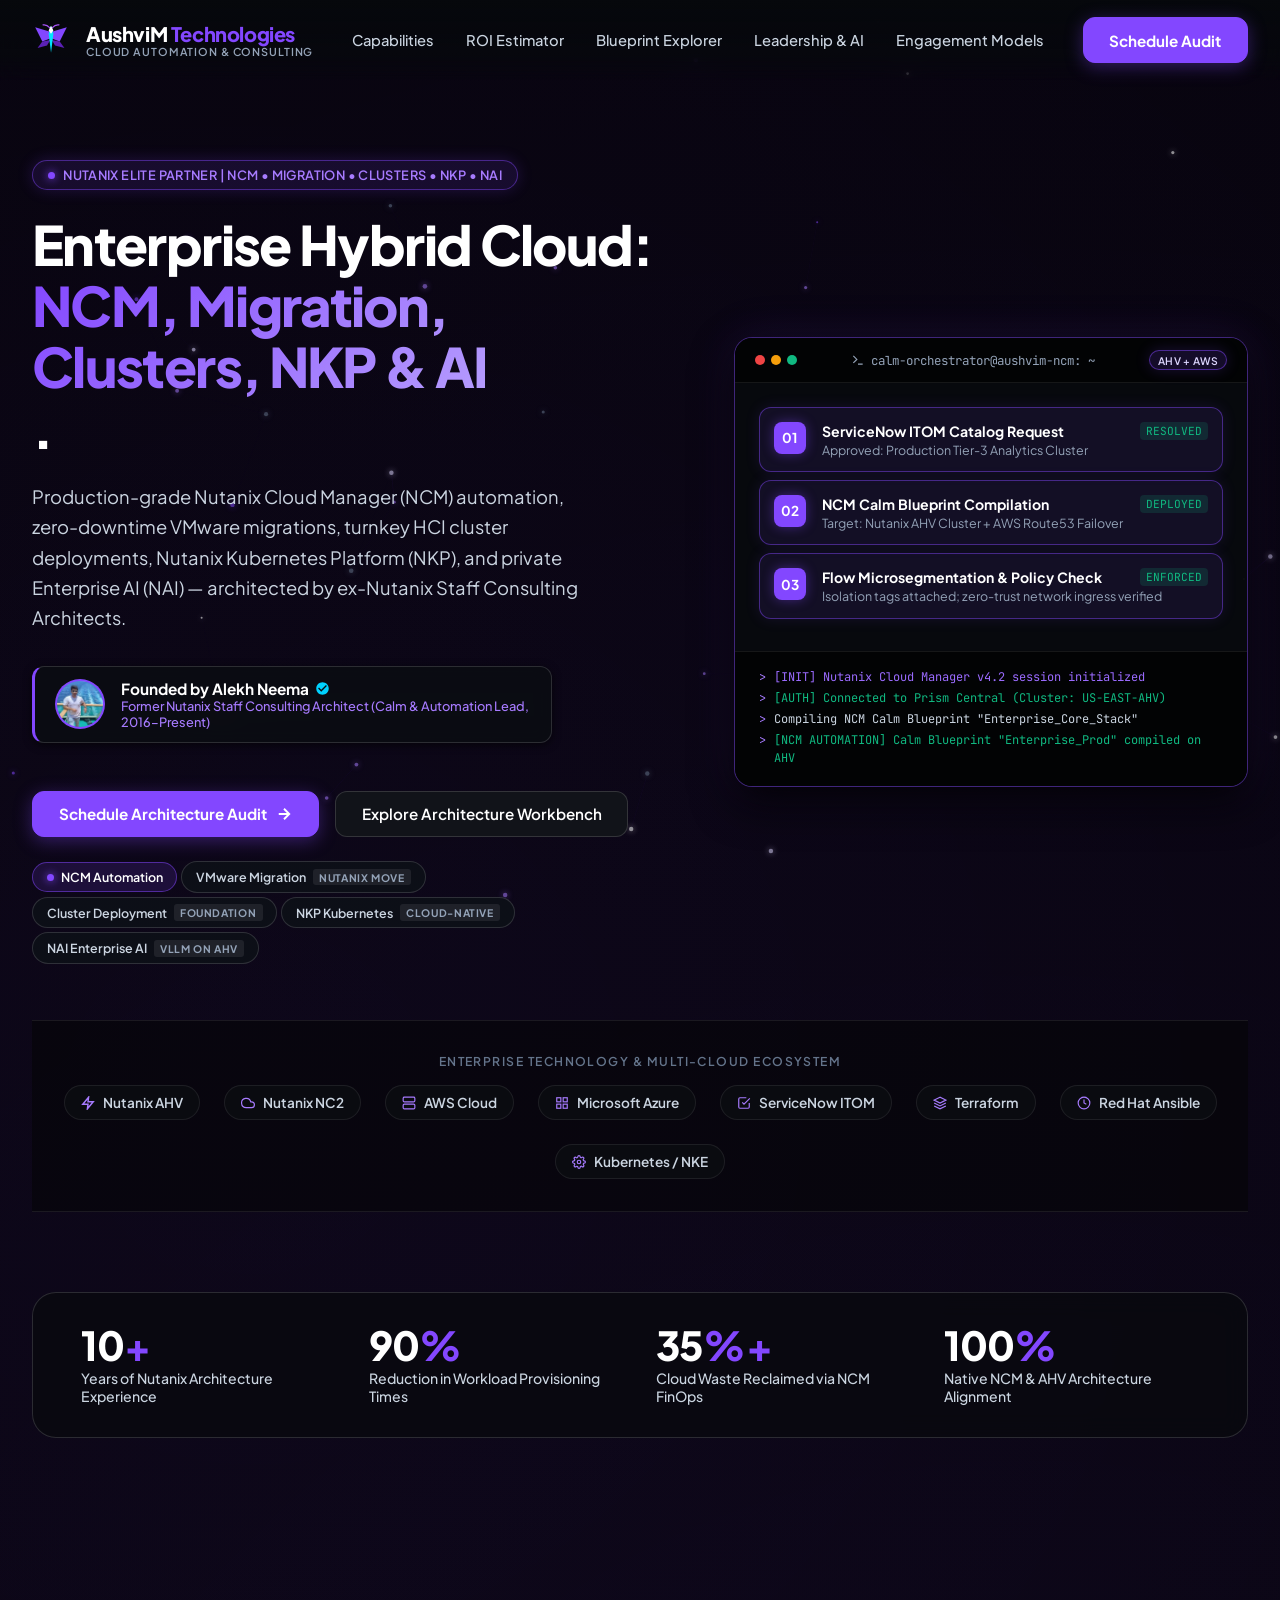
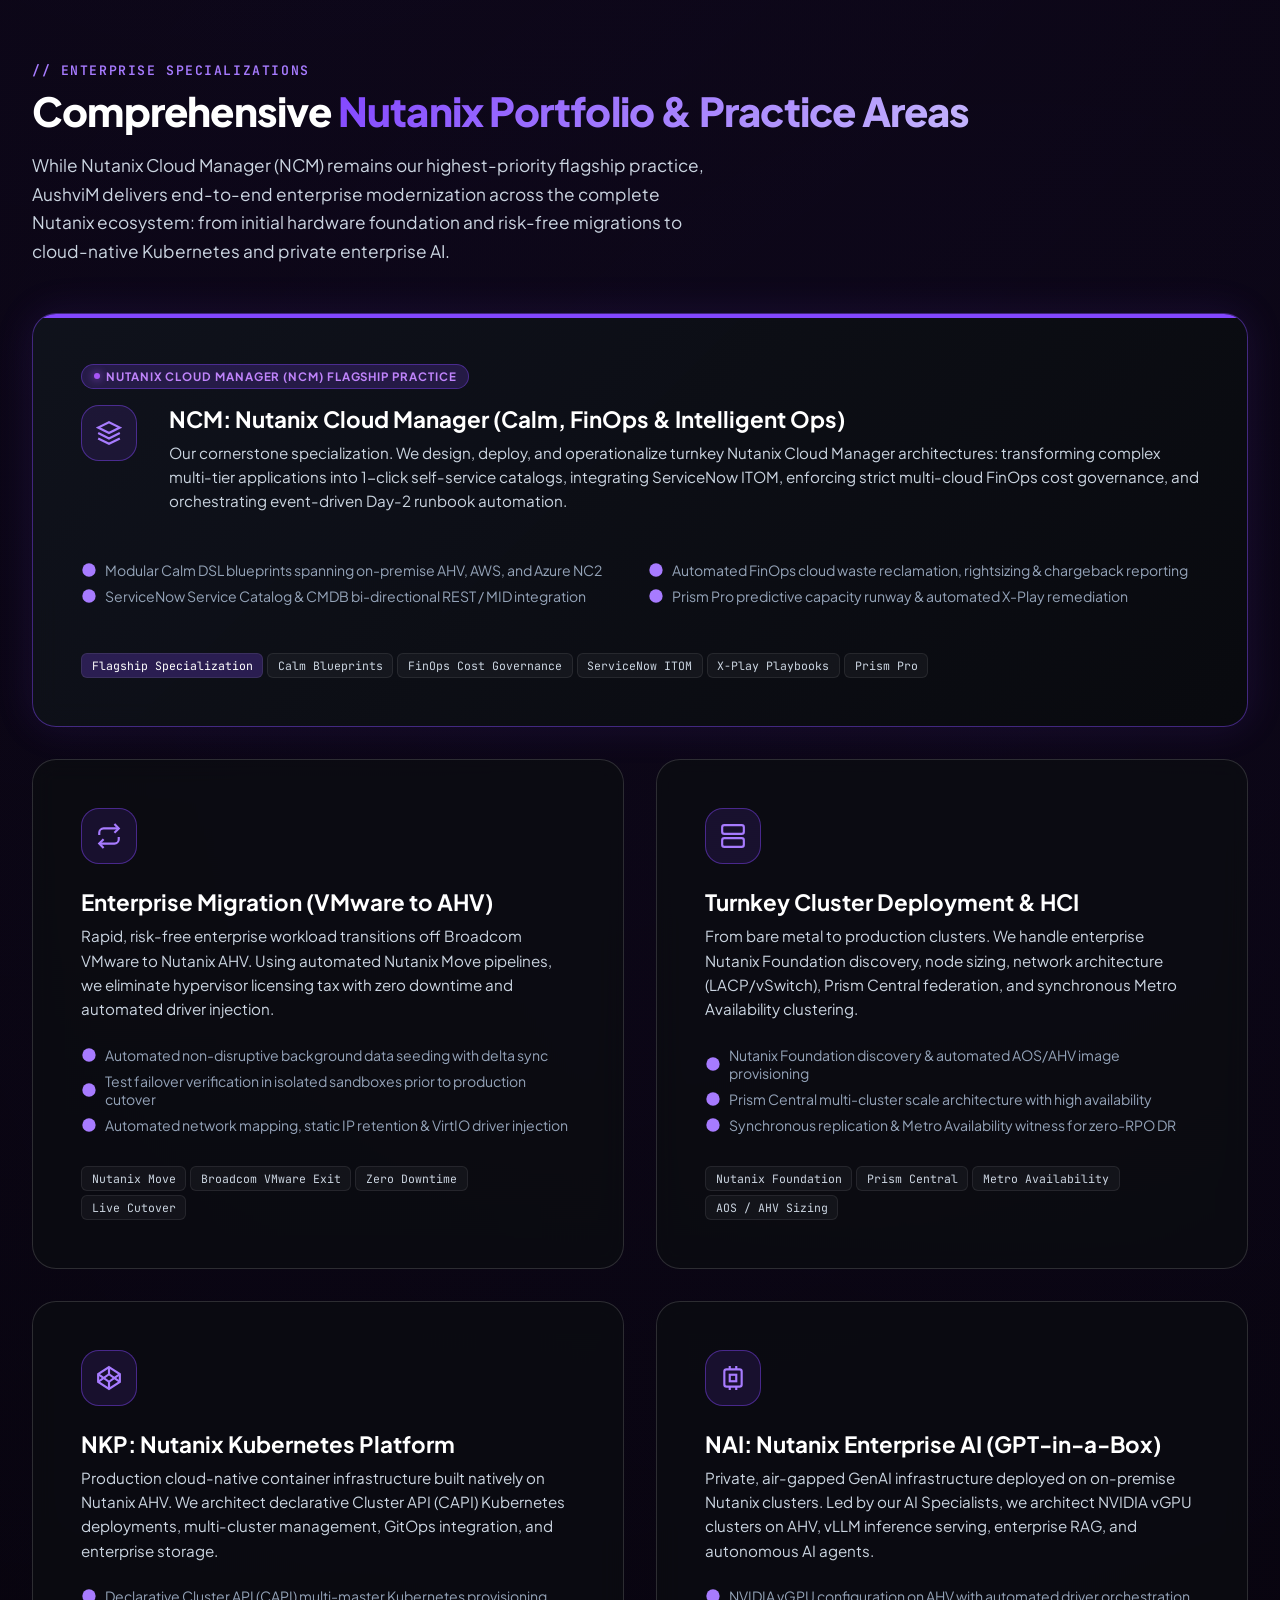
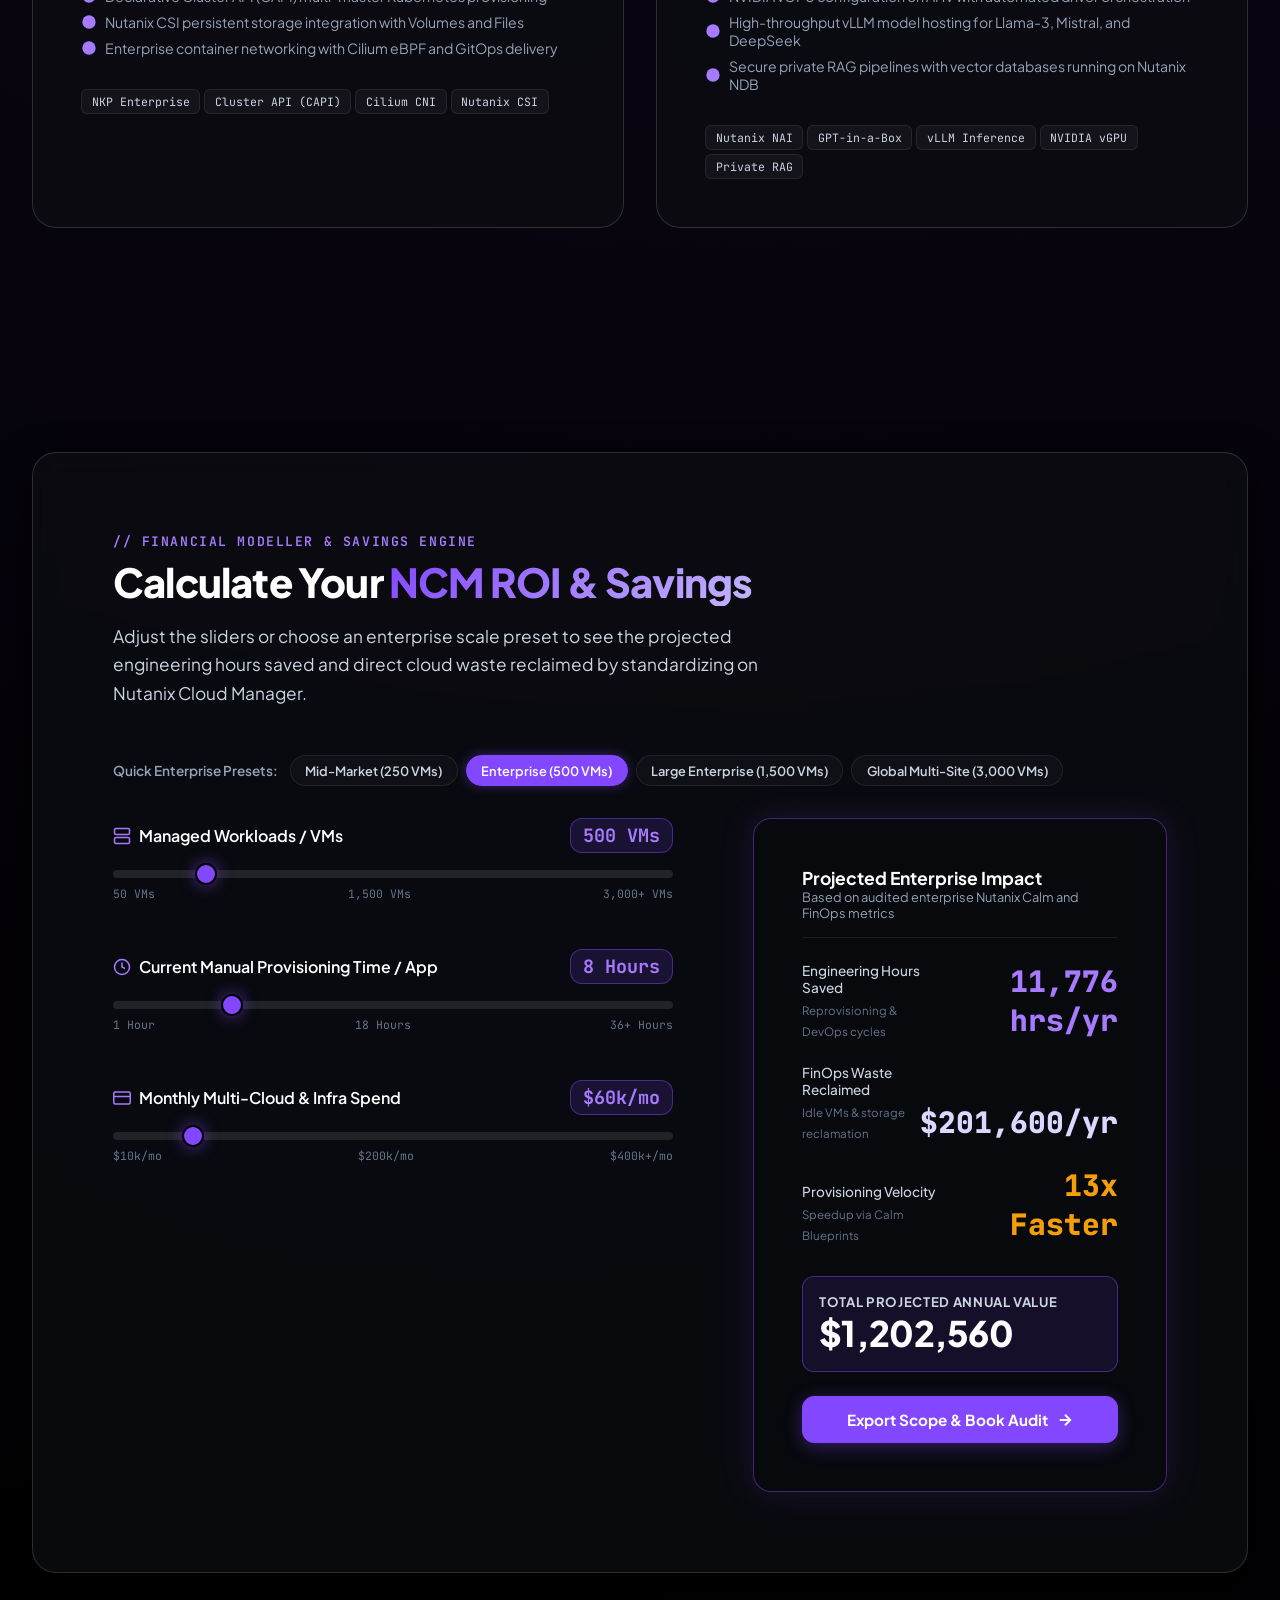
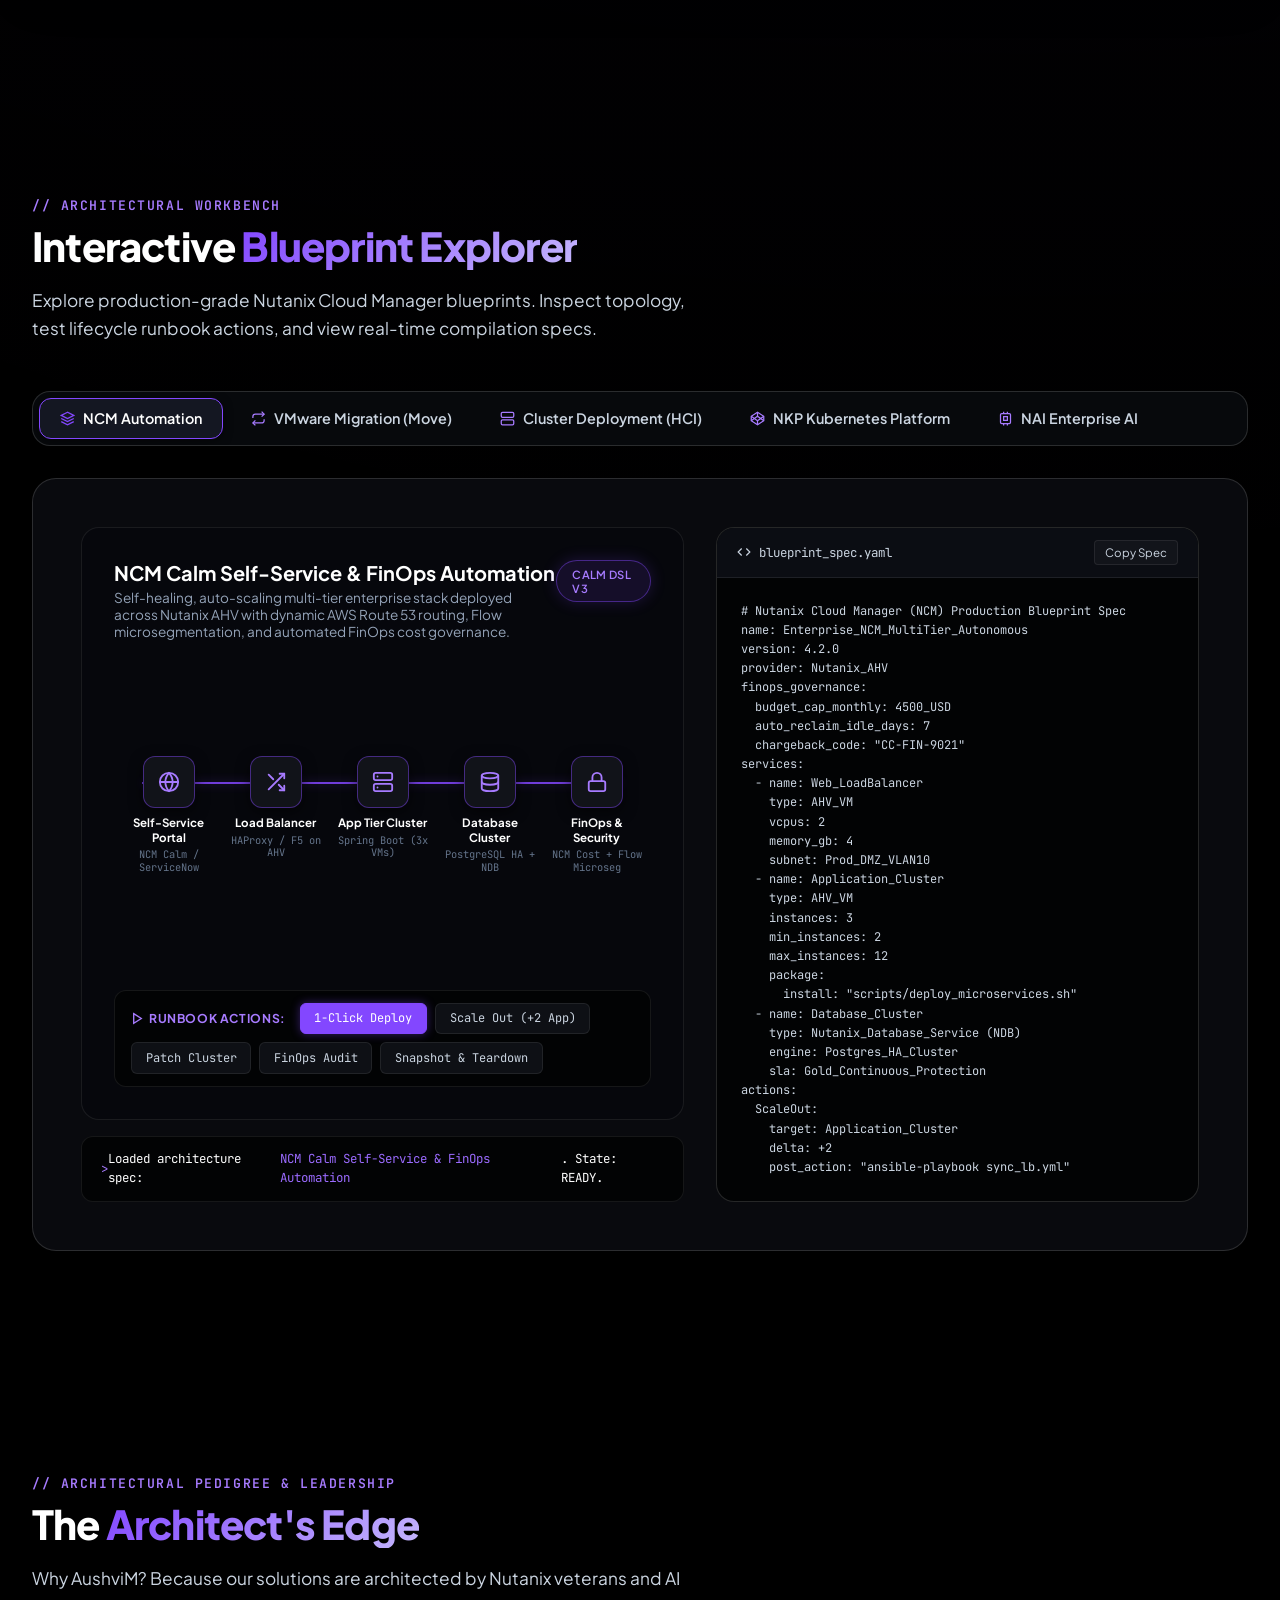
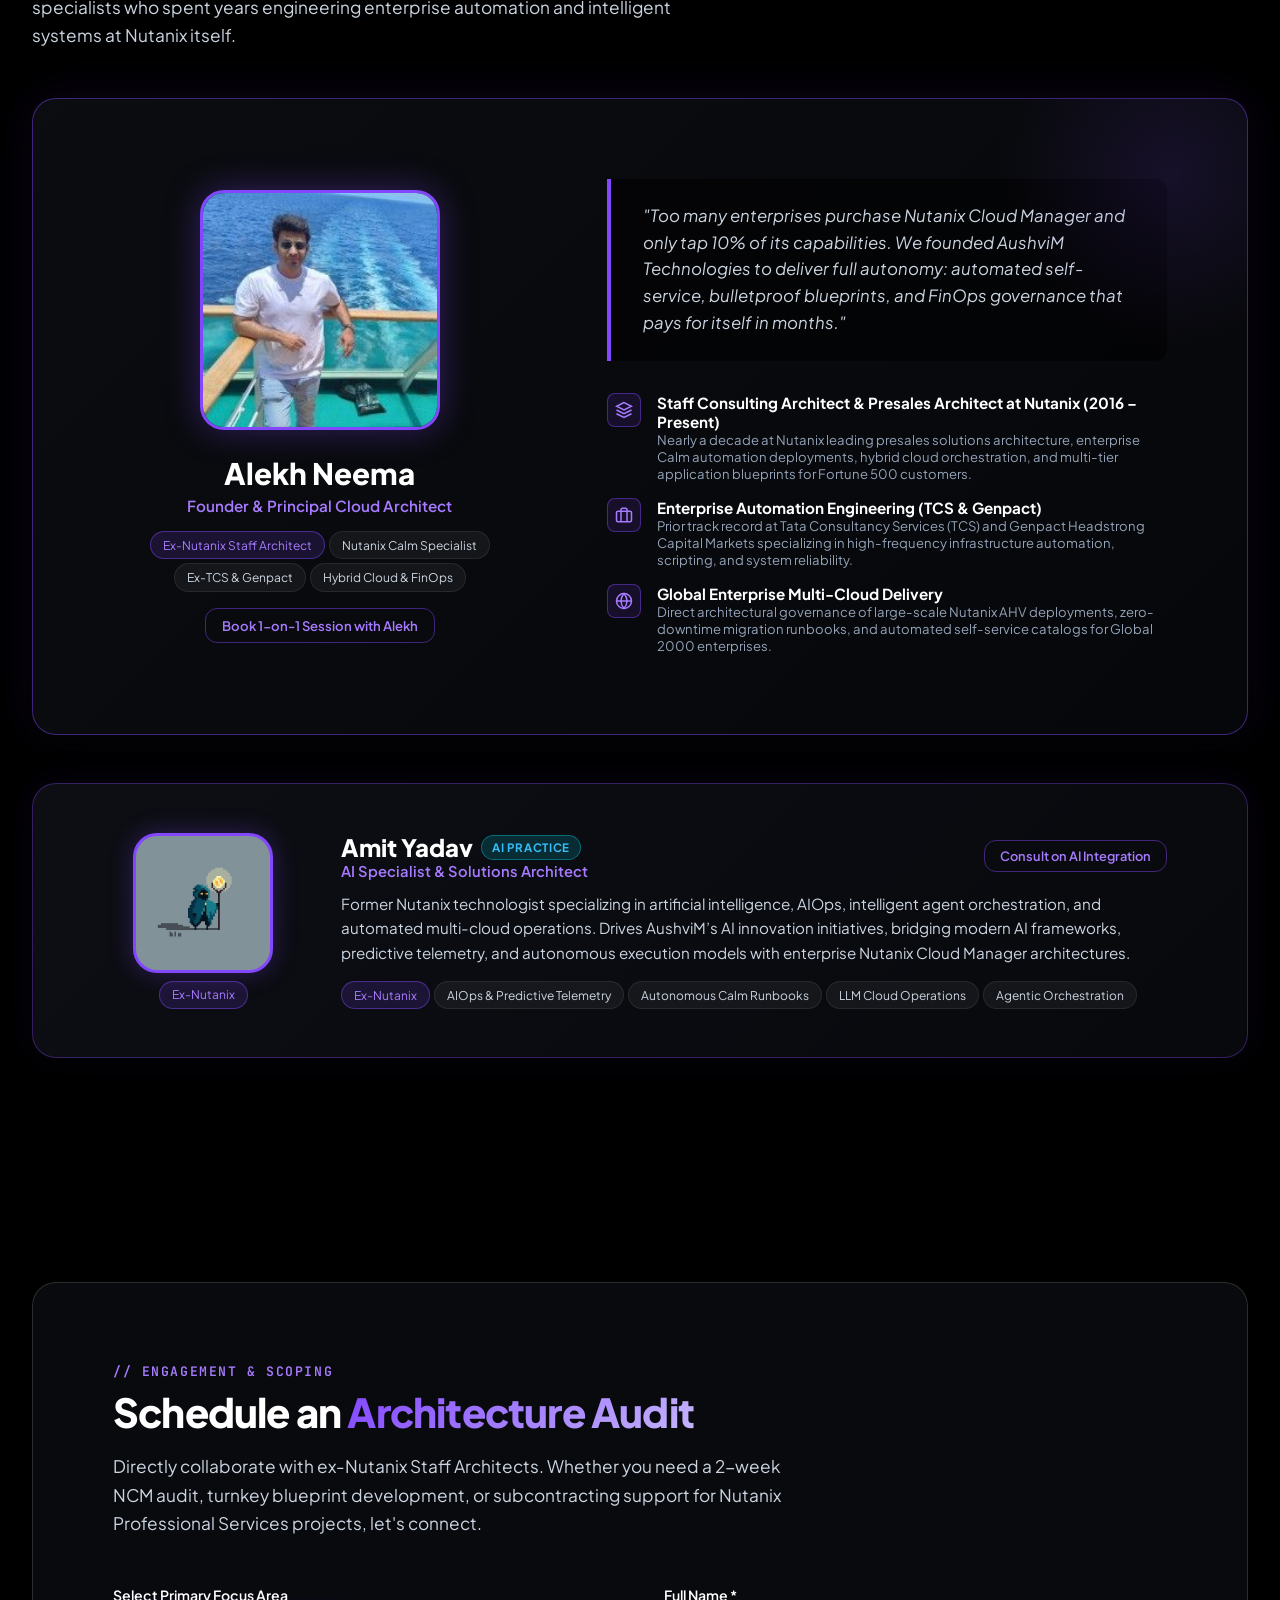
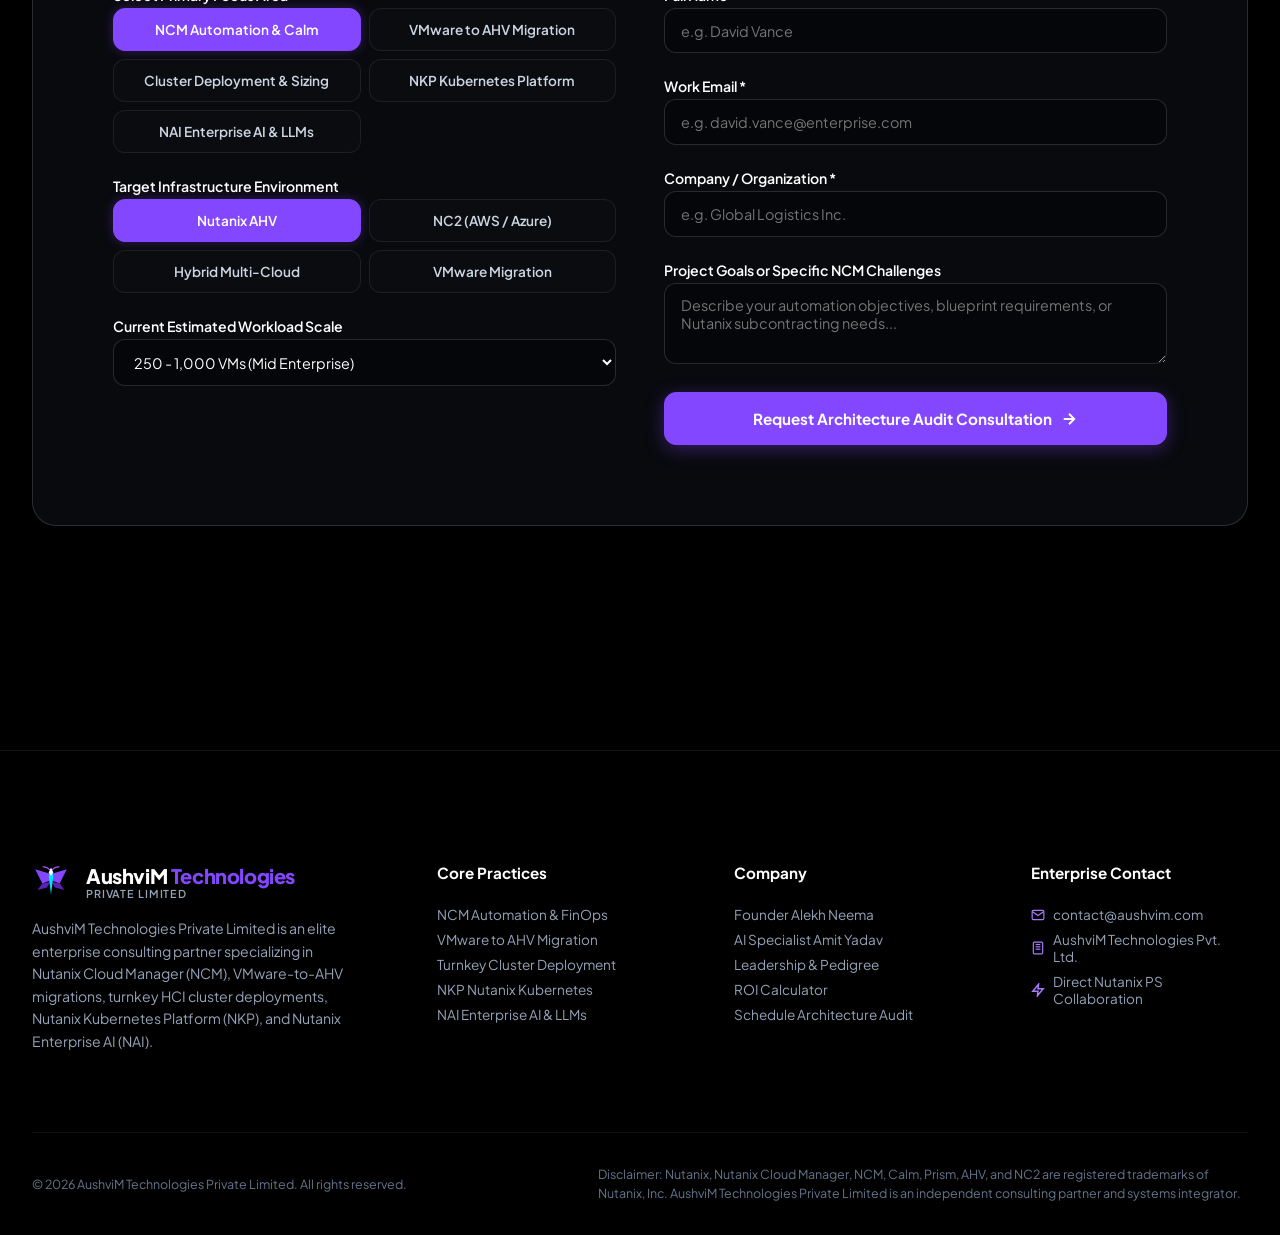
==== commit e0c8b277: "fix: dissolve topbar without hard border, remove amit from hero seal, remove priority labels, and re" ====
--- a/index.html
+++ b/index.html
@@ -76,7 +76,7 @@
             <div class="hero-badge-wrap">
               <span class="pill-badge">
                 <span class="pulse-dot"></span>
-                Nutanix Elite Partner | NCM (Primary) • Migration • Clusters • NKP • NAI
+                Nutanix Elite Partner | NCM • Migration • Clusters • NKP • NAI
               </span>
             </div>
 
@@ -88,21 +88,21 @@
               Production-grade Nutanix Cloud Manager (NCM) automation, zero-downtime VMware migrations, turnkey HCI cluster deployments, Nutanix Kubernetes Platform (NKP), and private Enterprise AI (NAI) — architected by ex-Nutanix Staff Consulting Architects.
             </p>
 
-            <!-- Founder & AI Leadership Trust Seal -->
+            <!-- Founder Trust Seal (With Real Original Photo) -->
             <div class="founder-trust-seal">
               <div class="founder-seal-avatar">
                 <img src="assets/images/alekh_neema.jpg" alt="Alekh Neema" class="founder-seal-img">
               </div>
               <div class="founder-seal-text">
                 <h4>
-                  Led by Ex-Nutanix Staff Architects & AI Specialists
-                  <span class="verified-icon" title="Ex-Nutanix Verified">
+                  Founded by Alekh Neema 
+                  <span class="verified-icon" title="Ex-Nutanix Staff Consulting Architect">
                     <svg width="15" height="15" viewBox="0 0 24 24" fill="#00D2FF">
                       <path d="M12 2C6.48 2 2 6.48 2 12s4.48 10 10 10 10-4.48 10-10S17.52 2 12 2zm-2 15l-5-5 1.41-1.41L10 14.17l7.59-7.59L19 8l-9 9z"/>
                     </svg>
                   </span>
                 </h4>
-                <p>Alekh Neema (Principal Architect) & Amit Yadav (AI Specialist) • Direct Architect Delivery</p>
+                <p>Former Nutanix Staff Consulting Architect (Calm & Automation Lead, 2016–Present)</p>
               </div>
             </div>
 
@@ -123,7 +123,6 @@
               <a href="#capabilities" class="practice-pill highlight">
                 <span class="practice-dot"></span>
                 <span class="practice-title">NCM Automation</span>
-                <span class="practice-tag">Priority #1</span>
               </a>
               <a href="#capabilities" class="practice-pill">
                 <span class="practice-title">VMware Migration</span>
@@ -280,11 +279,11 @@
         </p>
 
         <div class="services-grid">
-          <!-- Pillar 1: NCM (Flagship Core - Primary Focus) -->
+          <!-- Pillar 1: NCM (Flagship Core Automation) -->
           <div class="service-card flagship">
             <div class="flagship-badge">
               <span class="flagship-pulse"></span>
-              Primary Flagship Practice • Nutanix Cloud Manager (NCM)
+              Nutanix Cloud Manager (NCM) Flagship Practice
             </div>
             <div style="display: flex; gap: var(--spacing-xl); align-items: flex-start; flex-wrap: wrap;">
               <div class="service-icon-box" style="margin-bottom: 0;">
@@ -324,7 +323,7 @@
               </ul>
             </div>
             <div class="service-tags" style="margin-top: var(--spacing-md);">
-              <span class="service-tag" style="background: rgba(131,71,255,0.25); color: #FFFFFF;">Priority #1 Specialization</span>
+              <span class="service-tag" style="background: rgba(131,71,255,0.25); color: #FFFFFF;">Flagship Specialization</span>
               <span class="service-tag">Calm Blueprints</span>
               <span class="service-tag">FinOps Cost Governance</span>
               <span class="service-tag">ServiceNow ITOM</span>
@@ -631,7 +630,7 @@
         <div class="blueprint-tabs">
           <button class="bp-tab-btn active" data-bp="ncm">
             <svg width="15" height="15" viewBox="0 0 24 24" fill="none" stroke="currentColor" stroke-width="2"><polygon points="12 2 2 7 12 12 22 7 12 2"></polygon><polyline points="2 17 12 22 22 17"></polyline><polyline points="2 12 12 17 22 12"></polyline></svg>
-            <span>NCM Self-Service (Priority)</span>
+            <span>NCM Automation</span>
           </button>
           <button class="bp-tab-btn" data-bp="migration">
             <svg width="15" height="15" viewBox="0 0 24 24" fill="none" stroke="currentColor" stroke-width="2"><polyline points="17 1 21 5 17 9"></polyline><path d="M3 11V9a4 4 0 0 1 4-4h14"></path><polyline points="7 23 3 19 7 15"></polyline><path d="M21 13v2a4 4 0 0 1-4 4H3"></path></svg>
@@ -680,7 +679,7 @@
             </div>
 
             <!-- Live Action Feedback Console -->
-            <div style="background: var(--bg-terminal); border: 1px solid var(--border-light); border-radius: var(--radius-md); padding: 0.85rem 1.2rem; font-family: var(--font-mono); font-size: 0.78rem;" id="bp-live-log">
+            <div style="background: var(--bg-terminal); border: 1px solid var(--border-light); border-radius: var(--radius-md); padding: 0.85rem 1.2rem; font-family: var(--font-mono); font-size: 0.78rem; line-height: 1.5; min-height: 48px; display: flex; align-items: center; word-break: break-word;" id="bp-live-log">
               <span class="terminal-prompt">></span> Blueprint engine initialized. Select a lifecycle action above to simulate runbook execution.
             </div>
           </div>
@@ -845,7 +844,7 @@
                   <label class="form-label">Select Primary Focus Area</label>
                   <div class="scoper-selector-chips">
                     <div class="chip-option service-chip selected" data-val="NCM Calm & FinOps Automation">
-                      NCM Automation (Priority #1)
+                      NCM Automation & Calm
                     </div>
                     <div class="chip-option service-chip" data-val="VMware to AHV Migration">
                       VMware to AHV Migration
@@ -977,7 +976,7 @@
           <div class="footer-links-col">
             <h4 class="footer-col-title">Core Practices</h4>
             <div class="footer-links">
-              <a href="#capabilities">NCM Automation & FinOps (Primary)</a>
+              <a href="#capabilities">NCM Automation & FinOps</a>
               <a href="#capabilities">VMware to AHV Migration</a>
               <a href="#capabilities">Turnkey Cluster Deployment</a>
               <a href="#capabilities">NKP Nutanix Kubernetes</a>
--- a/css/styles.css
+++ b/css/styles.css
@@ -217,20 +217,23 @@
   left: 0;
   width: 100%;
   height: var(--header-height);
-  background: rgba(0, 0, 0, 0.85);
-  backdrop-filter: blur(18px);
-  -webkit-backdrop-filter: blur(18px);
-  border-bottom: 1px solid var(--border-light);
+  background: linear-gradient(180deg, rgba(6, 8, 12, 0.98) 0%, rgba(6, 8, 12, 0.72) 70%, rgba(6, 8, 12, 0) 100%);
+  backdrop-filter: blur(16px);
+  -webkit-backdrop-filter: blur(16px);
+  border-bottom: none;
+  box-shadow: none;
   z-index: 100;
   display: flex;
   align-items: center;
-  transition: var(--transition-normal);
+  transition: all var(--transition-normal);
 }
 
 .site-header.scrolled {
-  background: rgba(0, 0, 0, 0.96);
-  box-shadow: 0 10px 30px rgba(0, 0, 0, 0.8);
-  border-bottom-color: rgba(131, 71, 255, 0.25);
+  background: linear-gradient(180deg, rgba(6, 8, 12, 0.99) 0%, rgba(6, 8, 12, 0.88) 75%, rgba(6, 8, 12, 0) 100%);
+  backdrop-filter: blur(20px);
+  -webkit-backdrop-filter: blur(20px);
+  box-shadow: none;
+  border-bottom: none;
 }
 
 .nav-inner {
@@ -1183,19 +1186,21 @@
 
 .bp-workspace-grid {
   display: grid;
-  grid-template-columns: 1.15fr 0.85fr;
+  grid-template-columns: 1.25fr 1fr;
   gap: var(--spacing-xl);
   background: var(--bg-card);
   border: 1px solid var(--border-medium);
   border-radius: var(--radius-xl);
   padding: var(--spacing-2xl);
   backdrop-filter: blur(16px);
+  align-items: stretch;
 }
 
 .bp-visual-stage {
   display: flex;
   flex-direction: column;
-  gap: var(--spacing-lg);
+  gap: var(--spacing-md);
+  height: 100%;
 }
 
 .stage-topology-card {
@@ -1204,23 +1209,24 @@
   border-radius: var(--radius-lg);
   padding: var(--spacing-xl);
   position: relative;
-  min-height: 290px;
+  min-height: 310px;
   display: flex;
   flex-direction: column;
   justify-content: space-between;
+  flex: 1;
 }
 
 .topology-wrapper {
   position: relative;
-  margin: var(--spacing-2xl) 0 var(--spacing-lg);
+  margin: var(--spacing-xl) 0 var(--spacing-md);
   width: 100%;
 }
 
 .connector-line {
   position: absolute;
-  top: 29px; /* Exactly half of 58px .node-box */
-  left: 36px;
-  right: 36px;
+  top: 26px; /* Exactly half of 52px .node-box */
+  left: 28px;
+  right: 28px;
   height: 2px;
   background-color: var(--accent-primary);
   z-index: 1;
@@ -1235,23 +1241,27 @@
   position: relative;
   z-index: 2;
   margin: 0;
-  padding: 0 8px;
+  padding: 0 4px;
+  gap: 6px;
+  width: 100%;
 }
 
 .topo-node {
   display: flex;
   flex-direction: column;
   align-items: center;
-  gap: var(--spacing-sm);
   position: relative;
   z-index: 2;
-  width: 110px;
+  flex: 1 1 0;
+  min-width: 0;
+  max-width: 115px;
   text-align: center;
+  padding: 0 2px;
 }
 
 .node-box {
-  width: 58px;
-  height: 58px;
+  width: 52px;
+  height: 52px;
   border-radius: var(--radius-md);
   background: var(--bg-elevated);
   border: 1px solid var(--border-glow);
@@ -1263,6 +1273,7 @@
   position: relative;
   z-index: 2;
   transition: var(--transition-normal);
+  flex-shrink: 0;
 }
 
 .topo-node:hover .node-box {
@@ -1273,17 +1284,23 @@
 }
 
 .node-label {
-  font-size: 0.76rem;
+  font-size: 0.72rem;
   font-weight: 700;
   color: #FFFFFF;
   line-height: 1.25;
+  margin-top: 8px;
+  word-break: normal;
+  overflow-wrap: break-word;
 }
 
 .node-sub {
-  font-size: 0.68rem;
+  font-size: 0.65rem;
   color: var(--text-dim);
   font-family: var(--font-mono);
-  margin-top: 2px;
+  margin-top: 3px;
+  line-height: 1.2;
+  word-break: normal;
+  overflow-wrap: break-word;
 }
 
 .lifecycle-actions-bar {
@@ -1343,6 +1360,8 @@
   overflow: hidden;
   display: flex;
   flex-direction: column;
+  height: 100%;
+  min-height: 420px;
 }
 
 .code-header {
@@ -1352,6 +1371,7 @@
   padding: 0.75rem 1.25rem;
   background: rgba(14, 16, 22, 0.85);
   border-bottom: 1px solid var(--border-light);
+  flex-shrink: 0;
 }
 
 .code-title {
@@ -1381,13 +1401,37 @@
 }
 
 .code-content {
+  flex: 1;
+  min-height: 0;
+  max-height: none;
   padding: var(--spacing-lg);
   overflow-x: auto;
+  overflow-y: auto;
   font-family: var(--font-mono);
   font-size: 0.75rem;
   line-height: 1.6;
   color: var(--text-secondary);
-  max-height: 380px;
+  margin: 0;
+  scrollbar-width: thin;
+  scrollbar-color: rgba(131, 71, 255, 0.35) rgba(8, 10, 16, 0.9);
+}
+
+.code-content::-webkit-scrollbar {
+  width: 6px;
+  height: 6px;
+}
+
+.code-content::-webkit-scrollbar-track {
+  background: rgba(8, 10, 16, 0.9);
+}
+
+.code-content::-webkit-scrollbar-thumb {
+  background: rgba(131, 71, 255, 0.35);
+  border-radius: 3px;
+}
+
+.code-content::-webkit-scrollbar-thumb:hover {
+  background: var(--accent-primary);
 }
 
 /* =========================================
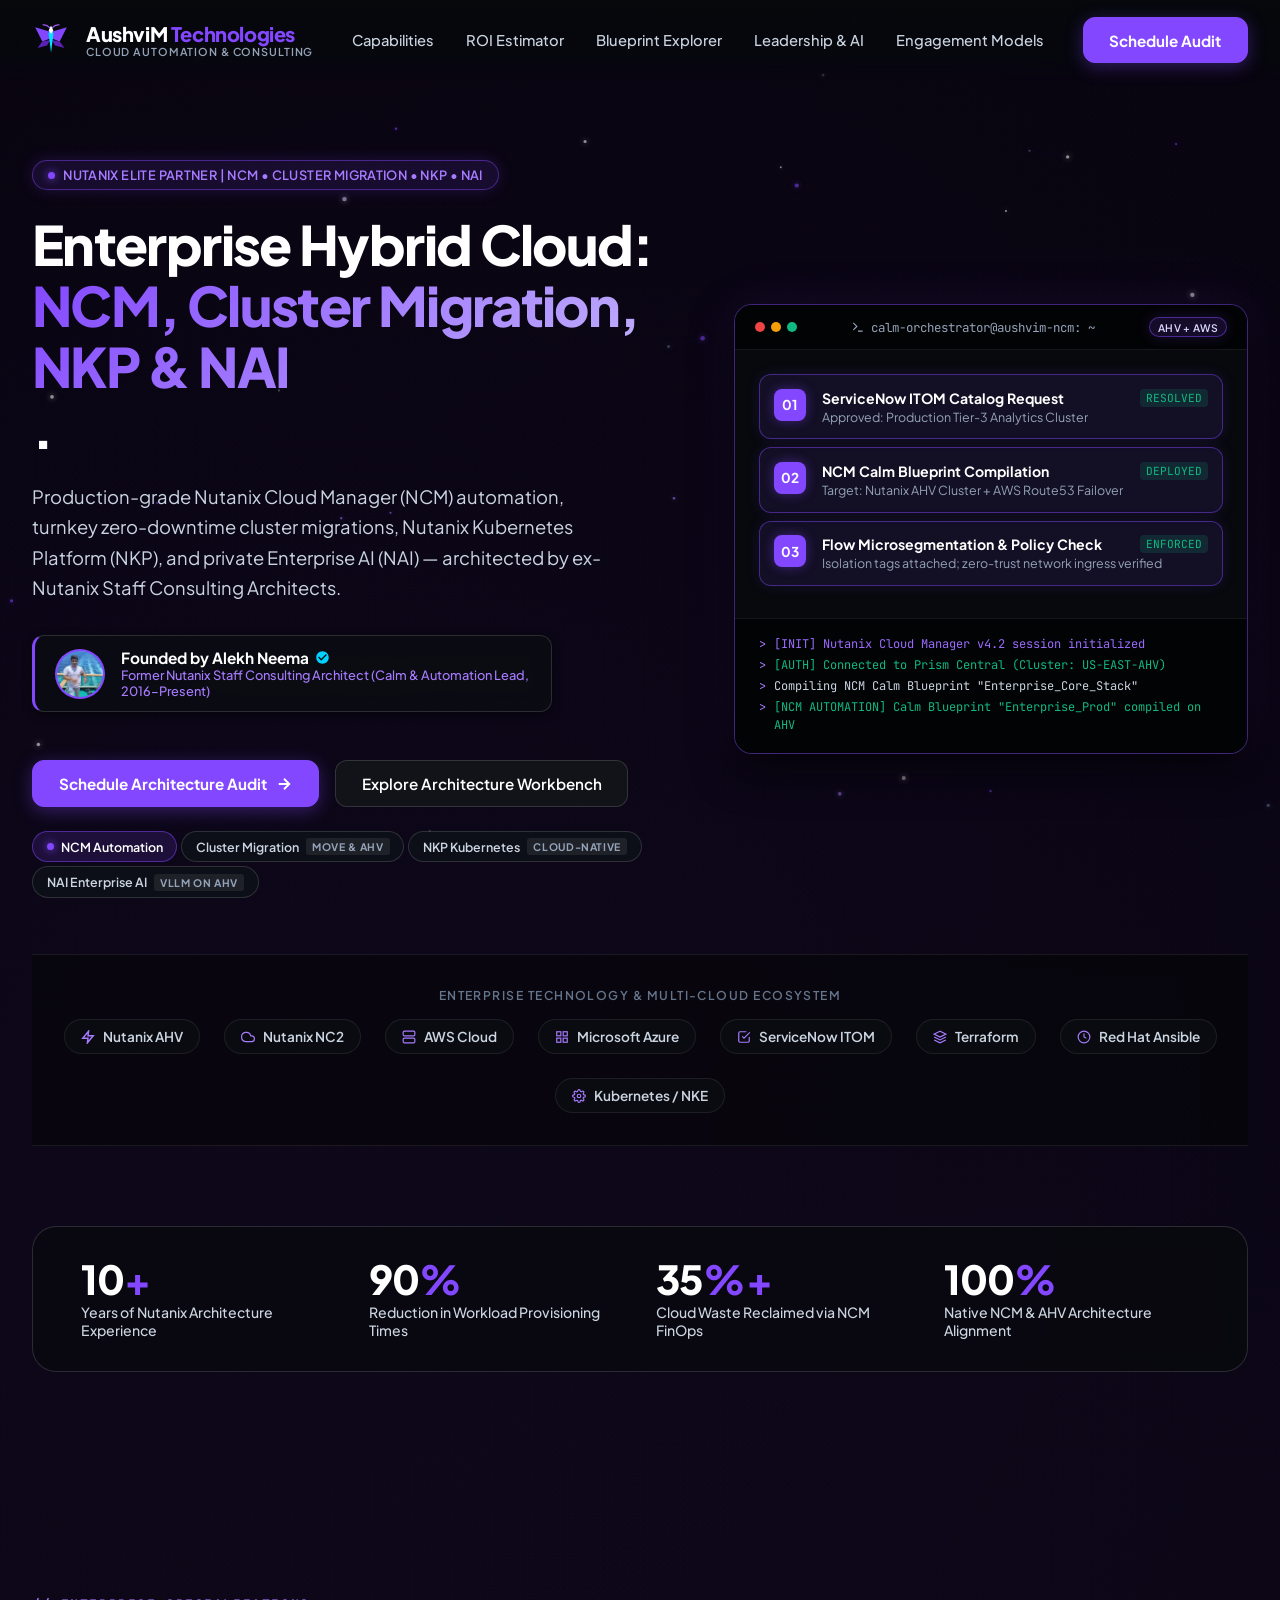
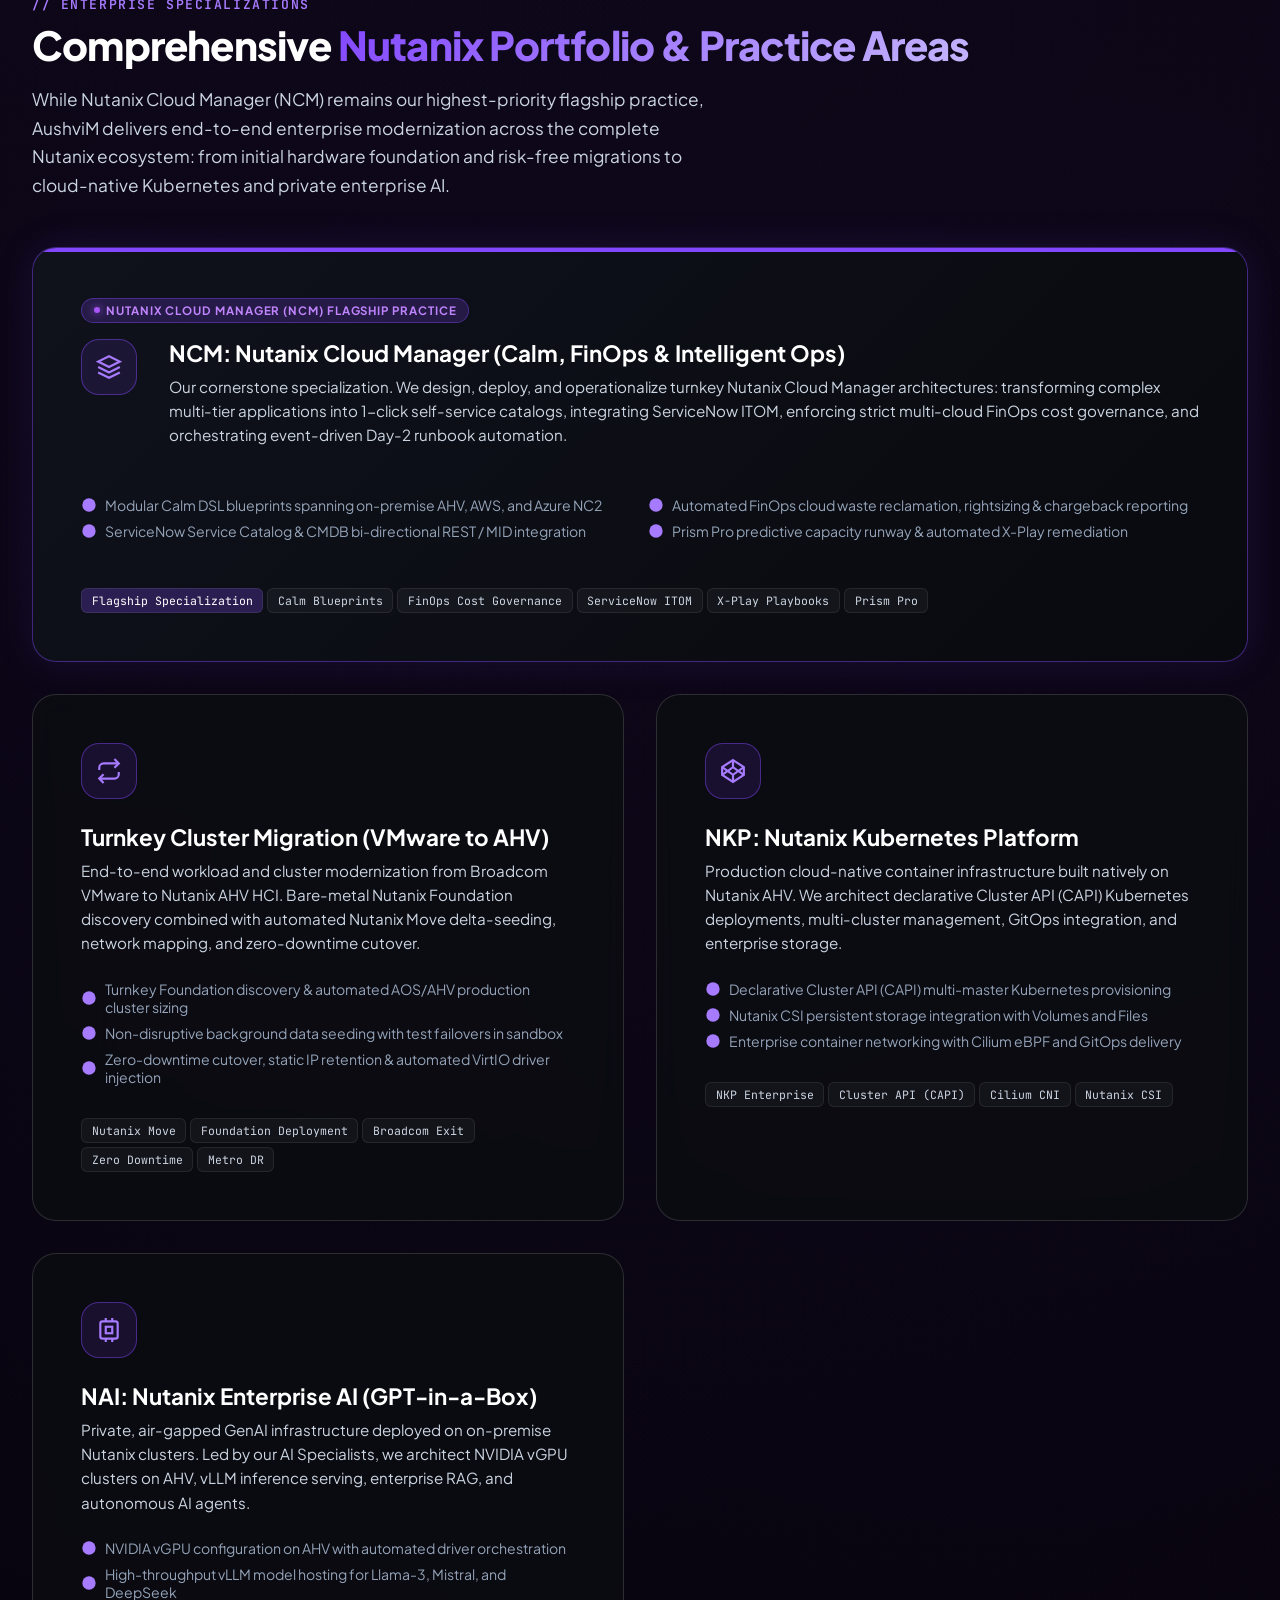
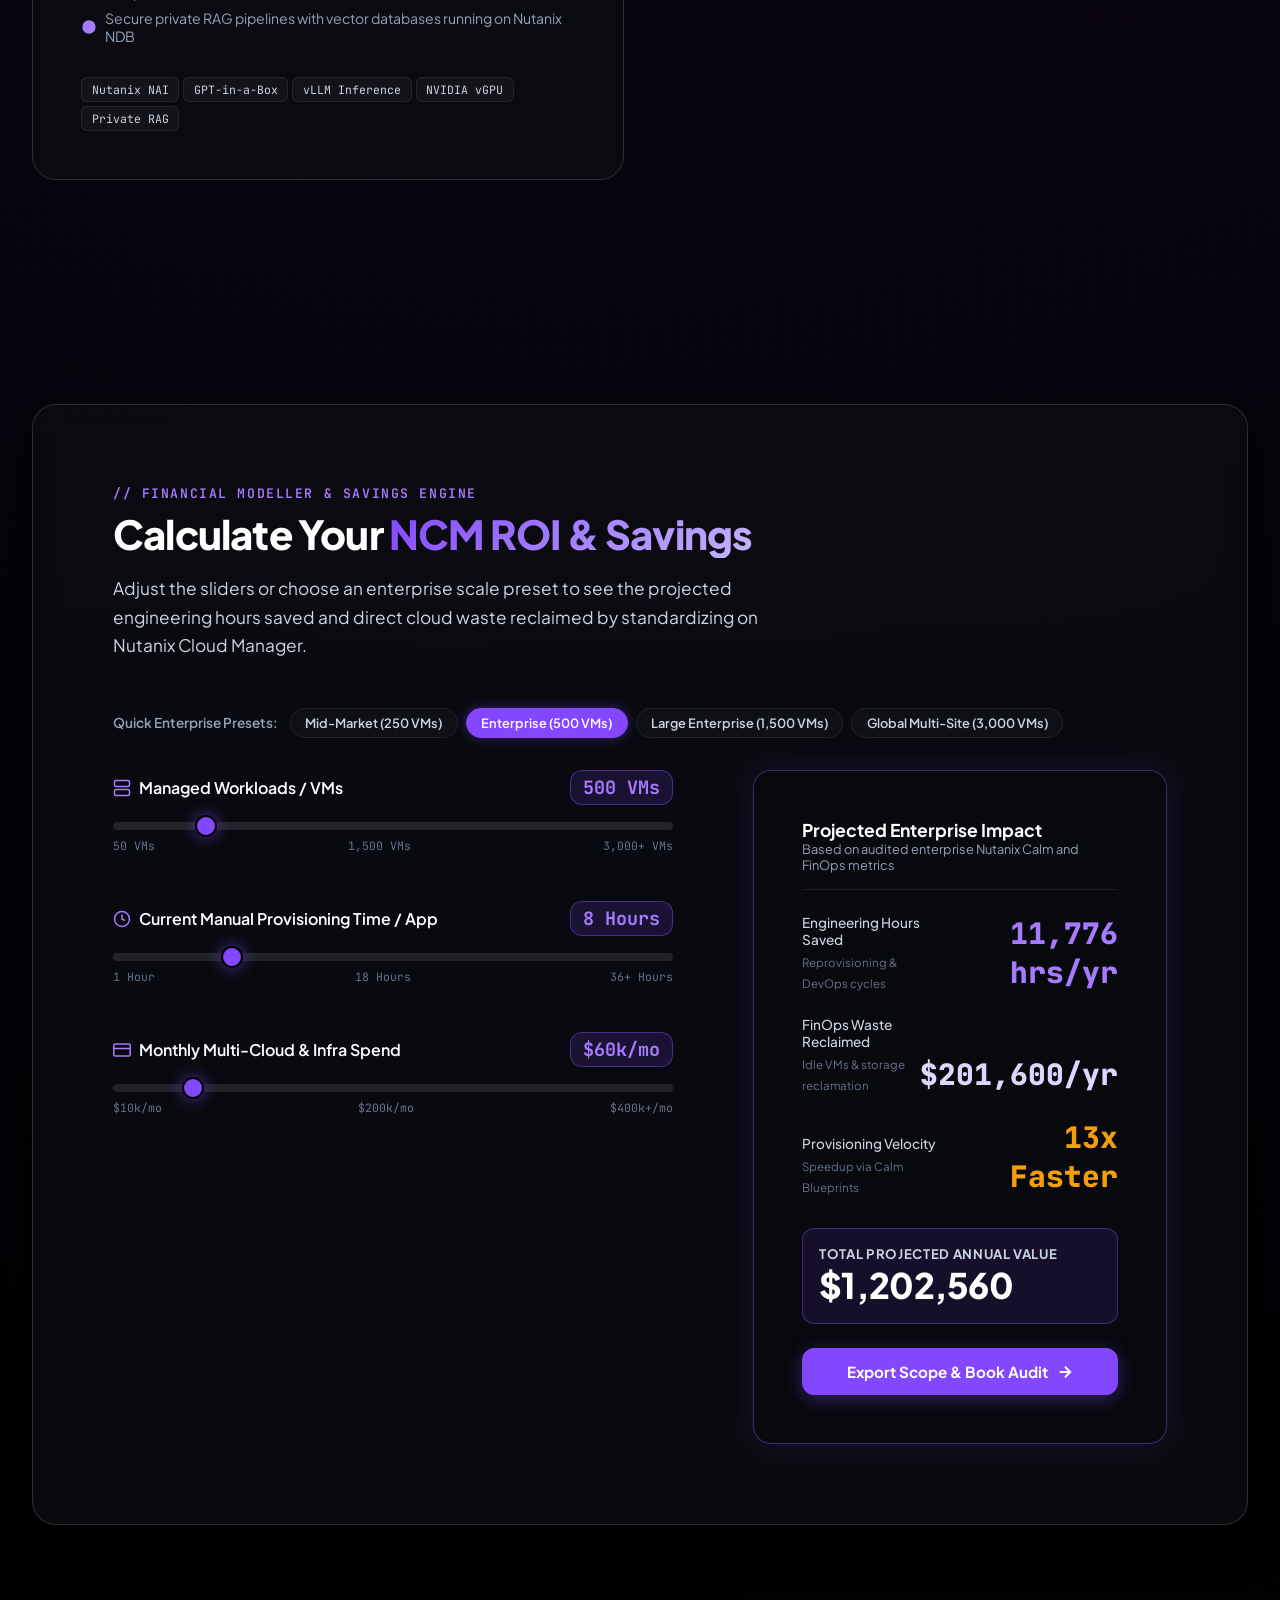
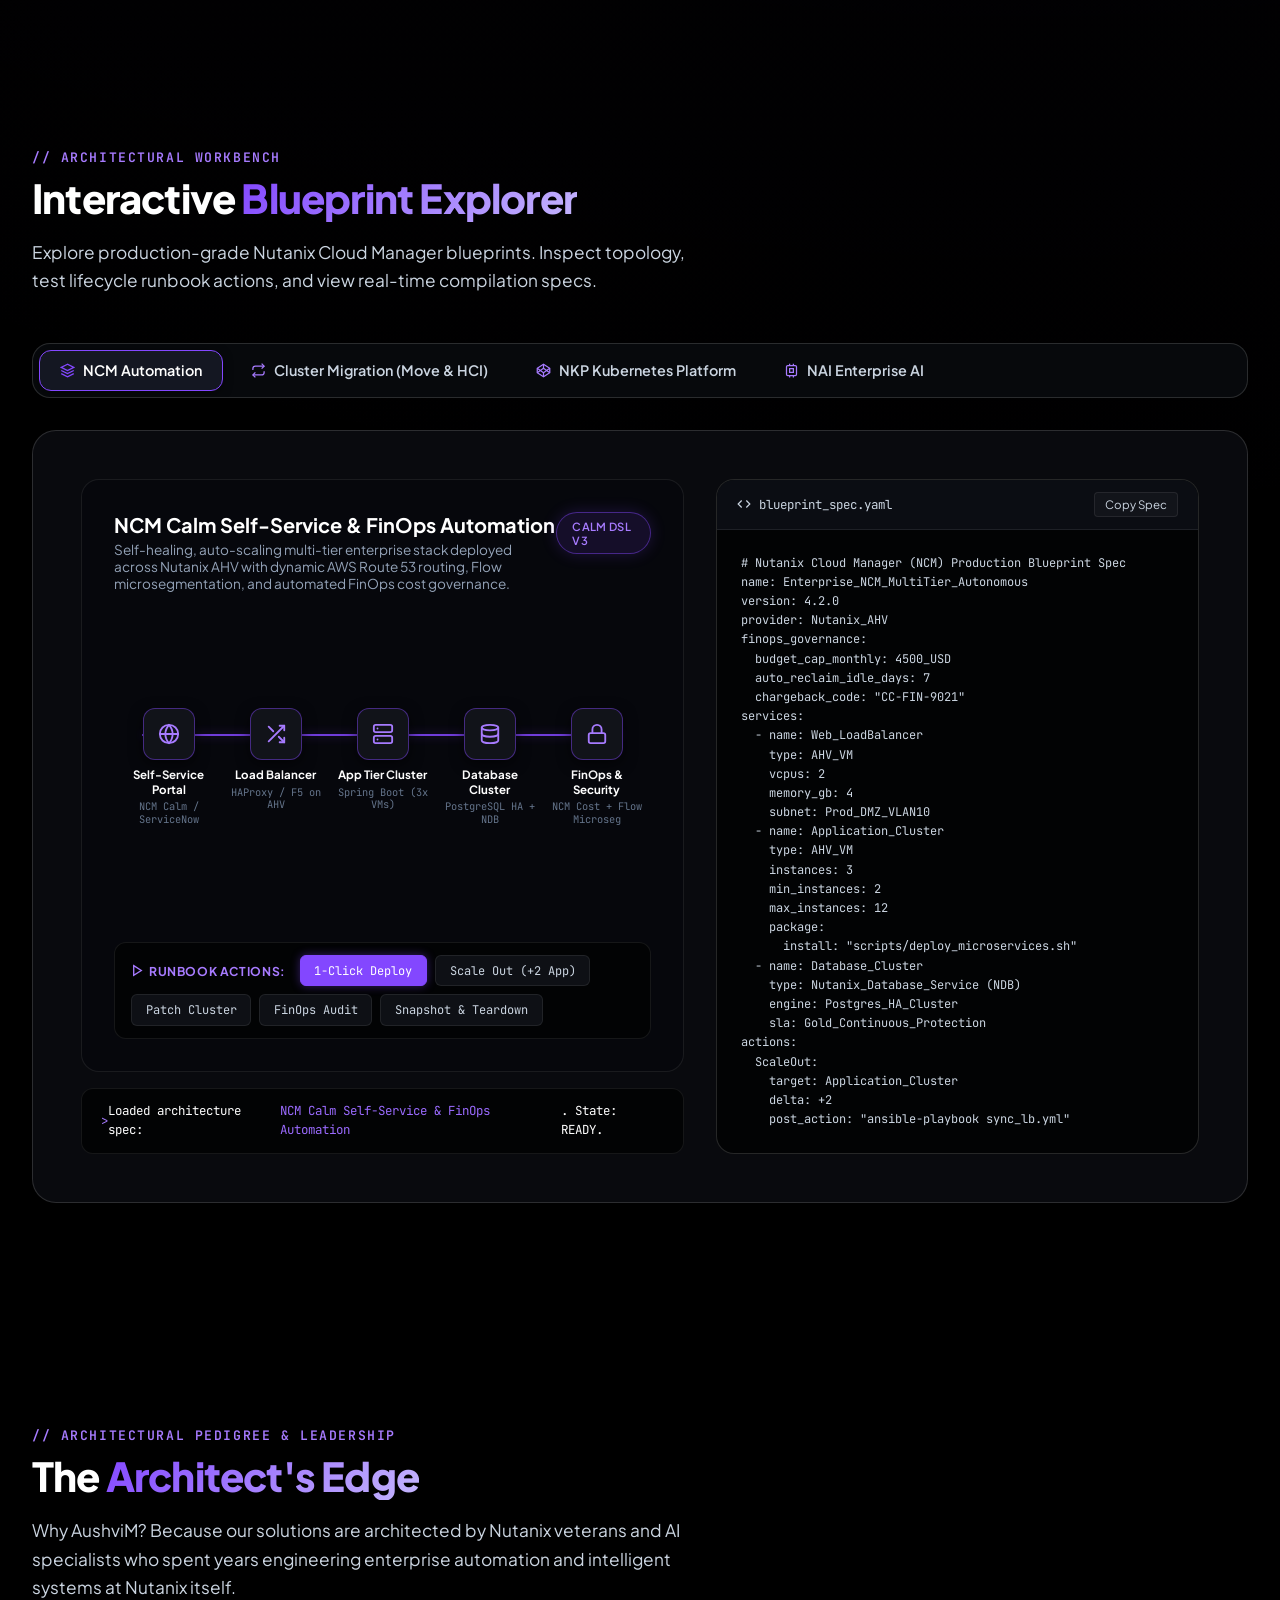
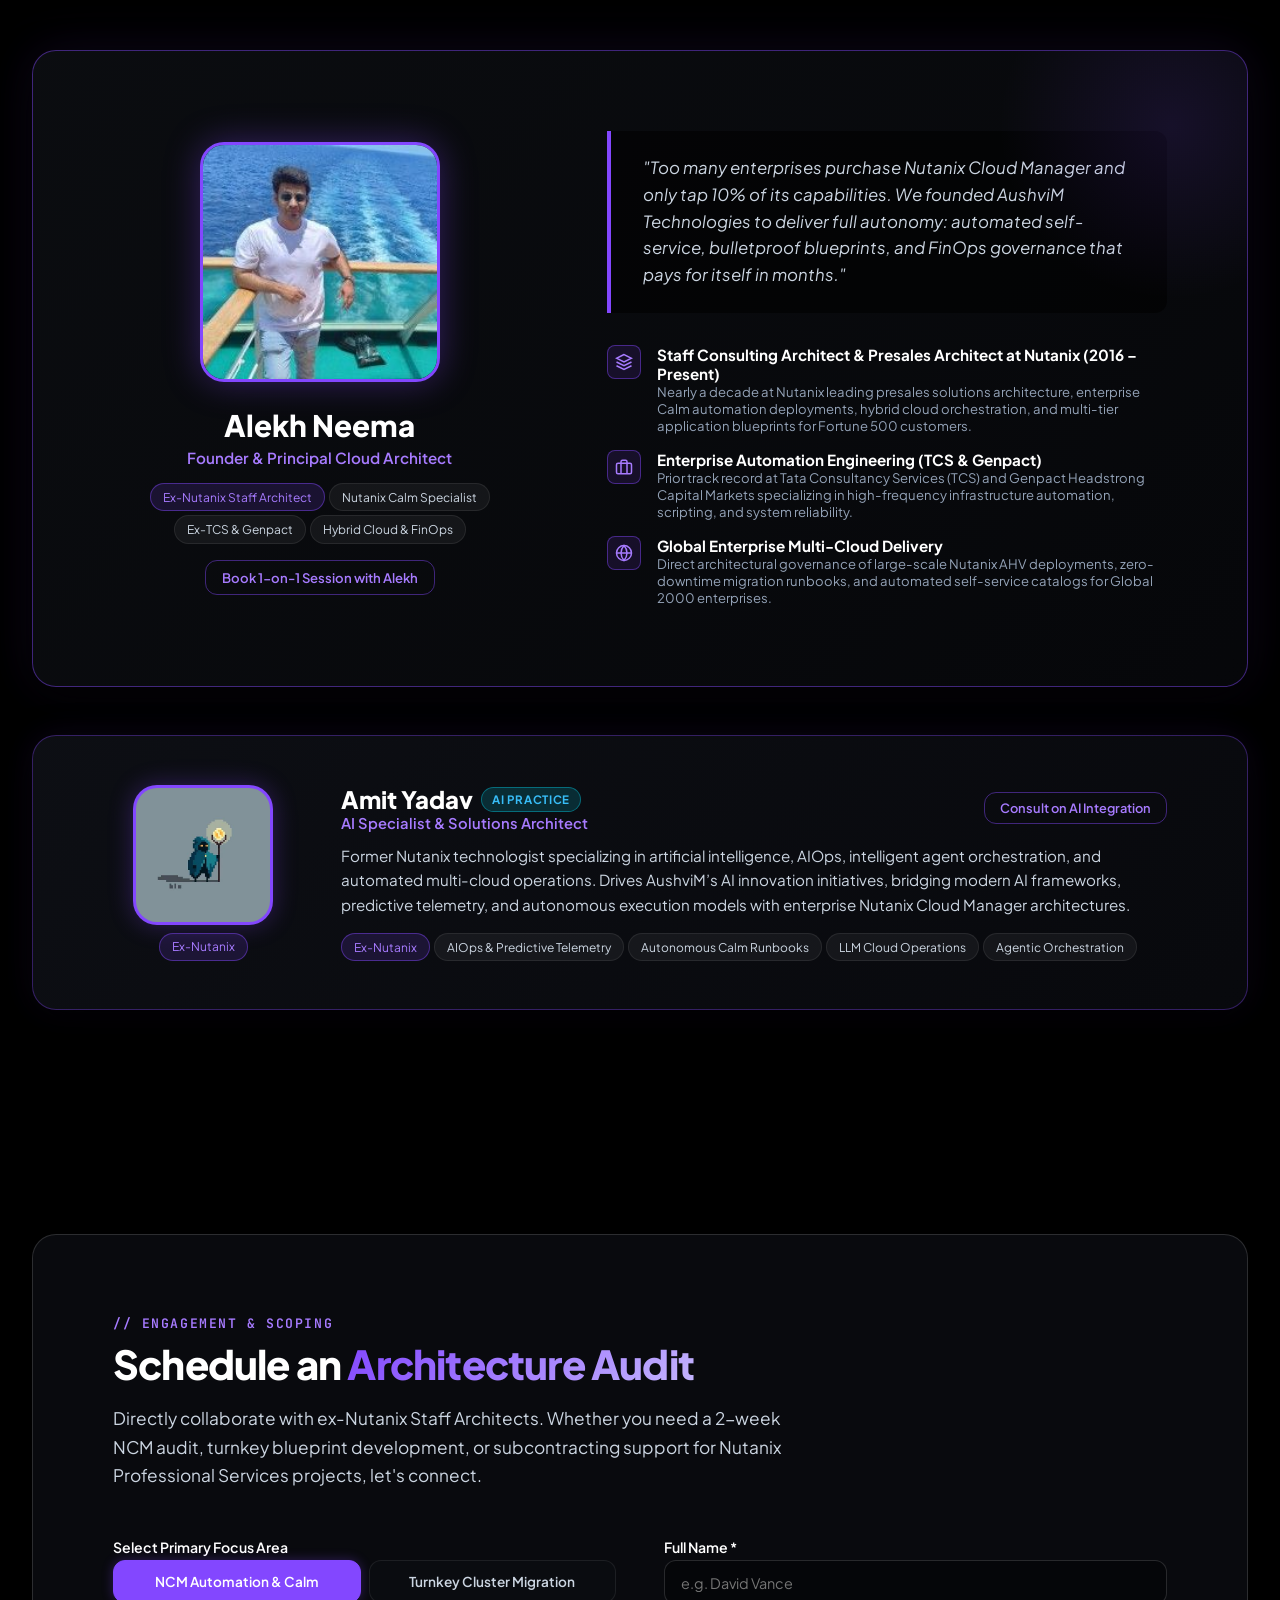
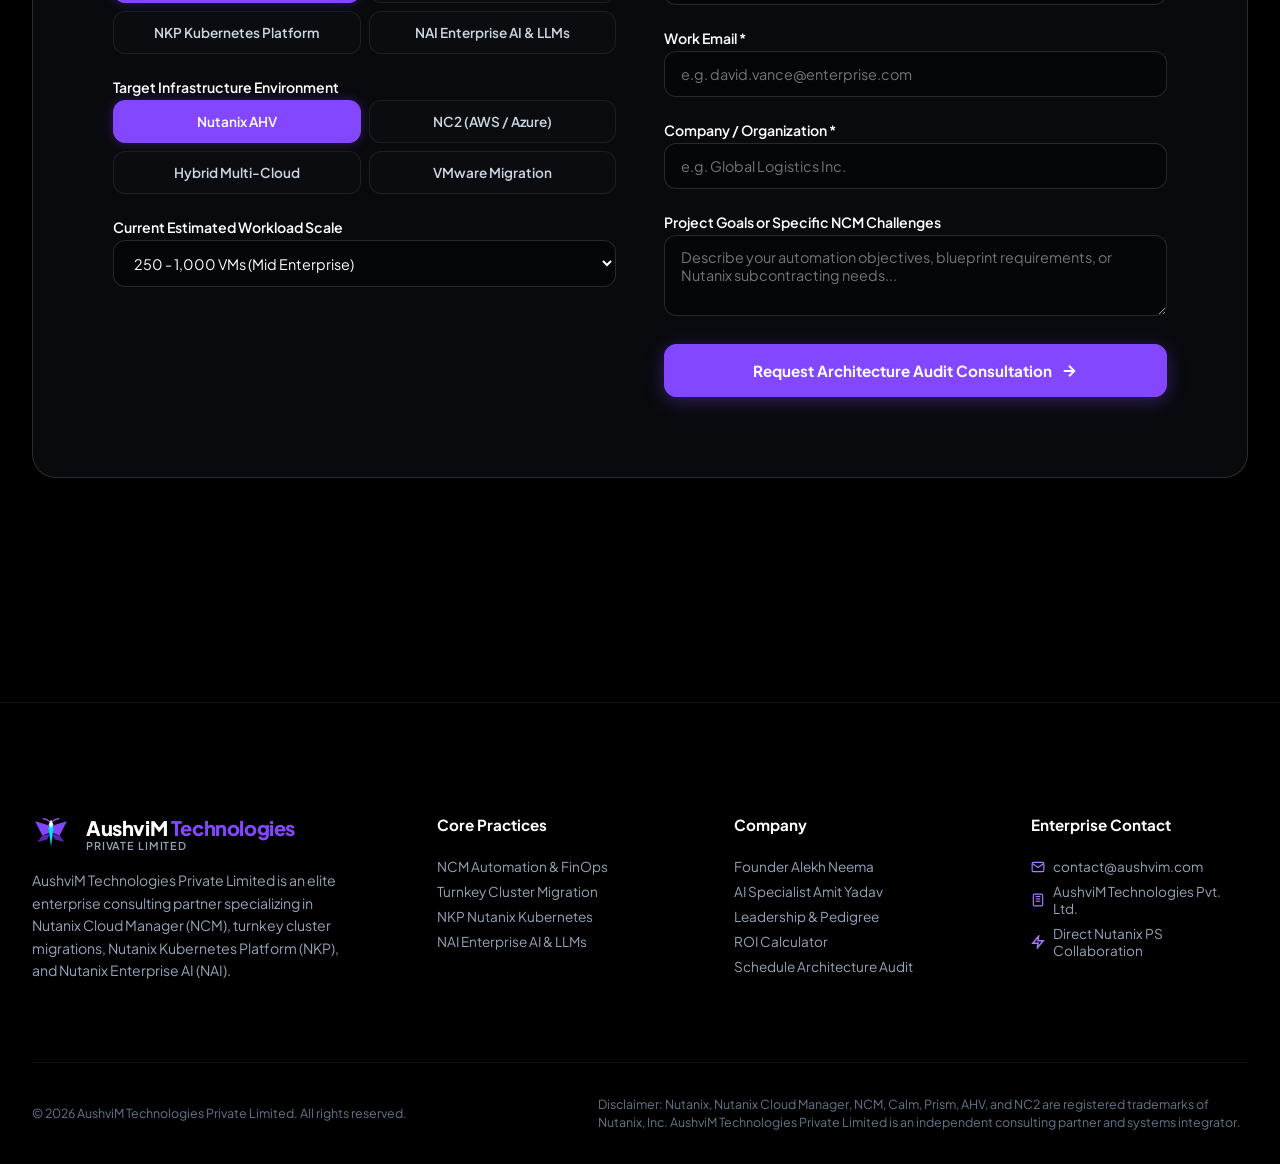
==== commit 81ac471b: "feat: consolidate to 4 core practices: NCM, Cluster Migration, NKP & NAI across site and docs" ====
--- a/index.html
+++ b/index.html
@@ -76,16 +76,16 @@
             <div class="hero-badge-wrap">
               <span class="pill-badge">
                 <span class="pulse-dot"></span>
-                Nutanix Elite Partner | NCM • Migration • Clusters • NKP • NAI
+                Nutanix Elite Partner | NCM • Cluster Migration • NKP • NAI
               </span>
             </div>
 
             <h1 class="hero-title">
-              Enterprise Hybrid Cloud: <span class="gradient-text">NCM, Migration, Clusters, NKP & AI</span>.
+              Enterprise Hybrid Cloud: <span class="gradient-text">NCM, Cluster Migration, NKP & NAI</span>.
             </h1>
 
             <p class="hero-subtitle">
-              Production-grade Nutanix Cloud Manager (NCM) automation, zero-downtime VMware migrations, turnkey HCI cluster deployments, Nutanix Kubernetes Platform (NKP), and private Enterprise AI (NAI) — architected by ex-Nutanix Staff Consulting Architects.
+              Production-grade Nutanix Cloud Manager (NCM) automation, turnkey zero-downtime cluster migrations, Nutanix Kubernetes Platform (NKP), and private Enterprise AI (NAI) — architected by ex-Nutanix Staff Consulting Architects.
             </p>
 
             <!-- Founder Trust Seal (With Real Original Photo) -->
@@ -118,19 +118,15 @@
               </a>
             </div>
 
-            <!-- 5 Core Practices Quick Strip -->
+            <!-- 4 Core Practices Quick Strip -->
             <div class="hero-practice-strip">
               <a href="#capabilities" class="practice-pill highlight">
                 <span class="practice-dot"></span>
                 <span class="practice-title">NCM Automation</span>
               </a>
               <a href="#capabilities" class="practice-pill">
-                <span class="practice-title">VMware Migration</span>
-                <span class="practice-tag">Nutanix Move</span>
-              </a>
-              <a href="#capabilities" class="practice-pill">
-                <span class="practice-title">Cluster Deployment</span>
-                <span class="practice-tag">Foundation</span>
+                <span class="practice-title">Cluster Migration</span>
+                <span class="practice-tag">Move & AHV</span>
               </a>
               <a href="#capabilities" class="practice-pill">
                 <span class="practice-title">NKP Kubernetes</span>
@@ -332,7 +328,7 @@
             </div>
           </div>
 
-          <!-- Pillar 2: Enterprise Migration (VMware to AHV) -->
+          <!-- Pillar 2: Turnkey Cluster Migration (VMware to AHV HCI) -->
           <div class="service-card">
             <div class="service-icon-box">
               <svg viewBox="0 0 24 24" fill="none" stroke="currentColor" stroke-width="2">
@@ -342,65 +338,30 @@
                 <path d="M21 13v2a4 4 0 0 1-4 4H3"></path>
               </svg>
             </div>
-            <h3 class="service-card-title">Enterprise Migration (VMware to AHV)</h3>
+            <h3 class="service-card-title">Turnkey Cluster Migration (VMware to AHV)</h3>
             <p class="service-card-desc">
-              Rapid, risk-free enterprise workload transitions off Broadcom VMware to Nutanix AHV. Using automated Nutanix Move pipelines, we eliminate hypervisor licensing tax with zero downtime and automated driver injection.
+              End-to-end workload and cluster modernization from Broadcom VMware to Nutanix AHV HCI. Bare-metal Nutanix Foundation discovery combined with automated Nutanix Move delta-seeding, network mapping, and zero-downtime cutover.
             </p>
             <ul class="service-features-list">
               <li>
                 <svg viewBox="0 0 24 24" fill="currentColor"><circle cx="12" cy="12" r="10"/></svg>
-                Automated non-disruptive background data seeding with delta sync
+                Turnkey Foundation discovery & automated AOS/AHV production cluster sizing
               </li>
               <li>
                 <svg viewBox="0 0 24 24" fill="currentColor"><circle cx="12" cy="12" r="10"/></svg>
-                Test failover verification in isolated sandboxes prior to production cutover
+                Non-disruptive background data seeding with test failovers in sandbox
               </li>
               <li>
                 <svg viewBox="0 0 24 24" fill="currentColor"><circle cx="12" cy="12" r="10"/></svg>
-                Automated network mapping, static IP retention & VirtIO driver injection
+                Zero-downtime cutover, static IP retention & automated VirtIO driver injection
               </li>
             </ul>
             <div class="service-tags">
               <span class="service-tag">Nutanix Move</span>
-              <span class="service-tag">Broadcom VMware Exit</span>
+              <span class="service-tag">Foundation Deployment</span>
+              <span class="service-tag">Broadcom Exit</span>
               <span class="service-tag">Zero Downtime</span>
-              <span class="service-tag">Live Cutover</span>
-            </div>
-          </div>
-
-          <!-- Pillar 3: Turnkey Cluster Deployment & Architecture -->
-          <div class="service-card">
-            <div class="service-icon-box">
-              <svg viewBox="0 0 24 24" fill="none" stroke="currentColor" stroke-width="2">
-                <rect x="2" y="2" width="20" height="8" rx="2" ry="2"></rect>
-                <rect x="2" y="14" width="20" height="8" rx="2" ry="2"></rect>
-                <line x1="6" y1="6" x2="6.01" y2="6"></line>
-                <line x1="6" y1="18" x2="6.01" y2="18"></line>
-              </svg>
-            </div>
-            <h3 class="service-card-title">Turnkey Cluster Deployment & HCI</h3>
-            <p class="service-card-desc">
-              From bare metal to production clusters. We handle enterprise Nutanix Foundation discovery, node sizing, network architecture (LACP/vSwitch), Prism Central federation, and synchronous Metro Availability clustering.
-            </p>
-            <ul class="service-features-list">
-              <li>
-                <svg viewBox="0 0 24 24" fill="currentColor"><circle cx="12" cy="12" r="10"/></svg>
-                Nutanix Foundation discovery & automated AOS/AHV image provisioning
-              </li>
-              <li>
-                <svg viewBox="0 0 24 24" fill="currentColor"><circle cx="12" cy="12" r="10"/></svg>
-                Prism Central multi-cluster scale architecture with high availability
-              </li>
-              <li>
-                <svg viewBox="0 0 24 24" fill="currentColor"><circle cx="12" cy="12" r="10"/></svg>
-                Synchronous replication & Metro Availability witness for zero-RPO DR
-              </li>
-            </ul>
-            <div class="service-tags">
-              <span class="service-tag">Nutanix Foundation</span>
-              <span class="service-tag">Prism Central</span>
-              <span class="service-tag">Metro Availability</span>
-              <span class="service-tag">AOS / AHV Sizing</span>
+              <span class="service-tag">Metro DR</span>
             </div>
           </div>
 
@@ -634,11 +595,7 @@
           </button>
           <button class="bp-tab-btn" data-bp="migration">
             <svg width="15" height="15" viewBox="0 0 24 24" fill="none" stroke="currentColor" stroke-width="2"><polyline points="17 1 21 5 17 9"></polyline><path d="M3 11V9a4 4 0 0 1 4-4h14"></path><polyline points="7 23 3 19 7 15"></polyline><path d="M21 13v2a4 4 0 0 1-4 4H3"></path></svg>
-            <span>VMware Migration (Move)</span>
-          </button>
-          <button class="bp-tab-btn" data-bp="cluster">
-            <svg width="15" height="15" viewBox="0 0 24 24" fill="none" stroke="currentColor" stroke-width="2"><rect x="2" y="2" width="20" height="8" rx="2" ry="2"></rect><rect x="2" y="14" width="20" height="8" rx="2" ry="2"></rect><line x1="6" y1="6" x2="6.01" y2="6"></line><line x1="6" y1="18" x2="6.01" y2="18"></line></svg>
-            <span>Cluster Deployment (HCI)</span>
+            <span>Cluster Migration (Move & HCI)</span>
           </button>
           <button class="bp-tab-btn" data-bp="nkp">
             <svg width="15" height="15" viewBox="0 0 24 24" fill="none" stroke="currentColor" stroke-width="2"><polygon points="12 2 22 8.5 22 15.5 12 22 2 15.5 2 8.5 12 2"></polygon><line x1="12" y1="22" x2="12" y2="15.5"></line><polyline points="22 8.5 12 15.5 2 8.5"></polyline><polyline points="2 15.5 12 8.5 22 15.5"></polyline><line x1="12" y1="2" x2="12" y2="8.5"></line></svg>
@@ -846,11 +803,8 @@
                     <div class="chip-option service-chip selected" data-val="NCM Calm & FinOps Automation">
                       NCM Automation & Calm
                     </div>
-                    <div class="chip-option service-chip" data-val="VMware to AHV Migration">
-                      VMware to AHV Migration
-                    </div>
-                    <div class="chip-option service-chip" data-val="Turnkey Cluster Deployment">
-                      Cluster Deployment & Sizing
+                    <div class="chip-option service-chip" data-val="Turnkey Cluster Migration">
+                      Turnkey Cluster Migration
                     </div>
                     <div class="chip-option service-chip" data-val="NKP Nutanix Kubernetes Platform">
                       NKP Kubernetes Platform
@@ -969,7 +923,7 @@
               </div>
             </div>
             <p class="footer-brand-p">
-              AushviM Technologies Private Limited is an elite enterprise consulting partner specializing in Nutanix Cloud Manager (NCM), VMware-to-AHV migrations, turnkey HCI cluster deployments, Nutanix Kubernetes Platform (NKP), and Nutanix Enterprise AI (NAI).
+              AushviM Technologies Private Limited is an elite enterprise consulting partner specializing in Nutanix Cloud Manager (NCM), turnkey cluster migrations, Nutanix Kubernetes Platform (NKP), and Nutanix Enterprise AI (NAI).
             </p>
           </div>
 
@@ -977,8 +931,7 @@
             <h4 class="footer-col-title">Core Practices</h4>
             <div class="footer-links">
               <a href="#capabilities">NCM Automation & FinOps</a>
-              <a href="#capabilities">VMware to AHV Migration</a>
-              <a href="#capabilities">Turnkey Cluster Deployment</a>
+              <a href="#capabilities">Turnkey Cluster Migration</a>
               <a href="#capabilities">NKP Nutanix Kubernetes</a>
               <a href="#capabilities">NAI Enterprise AI & LLMs</a>
             </div>
